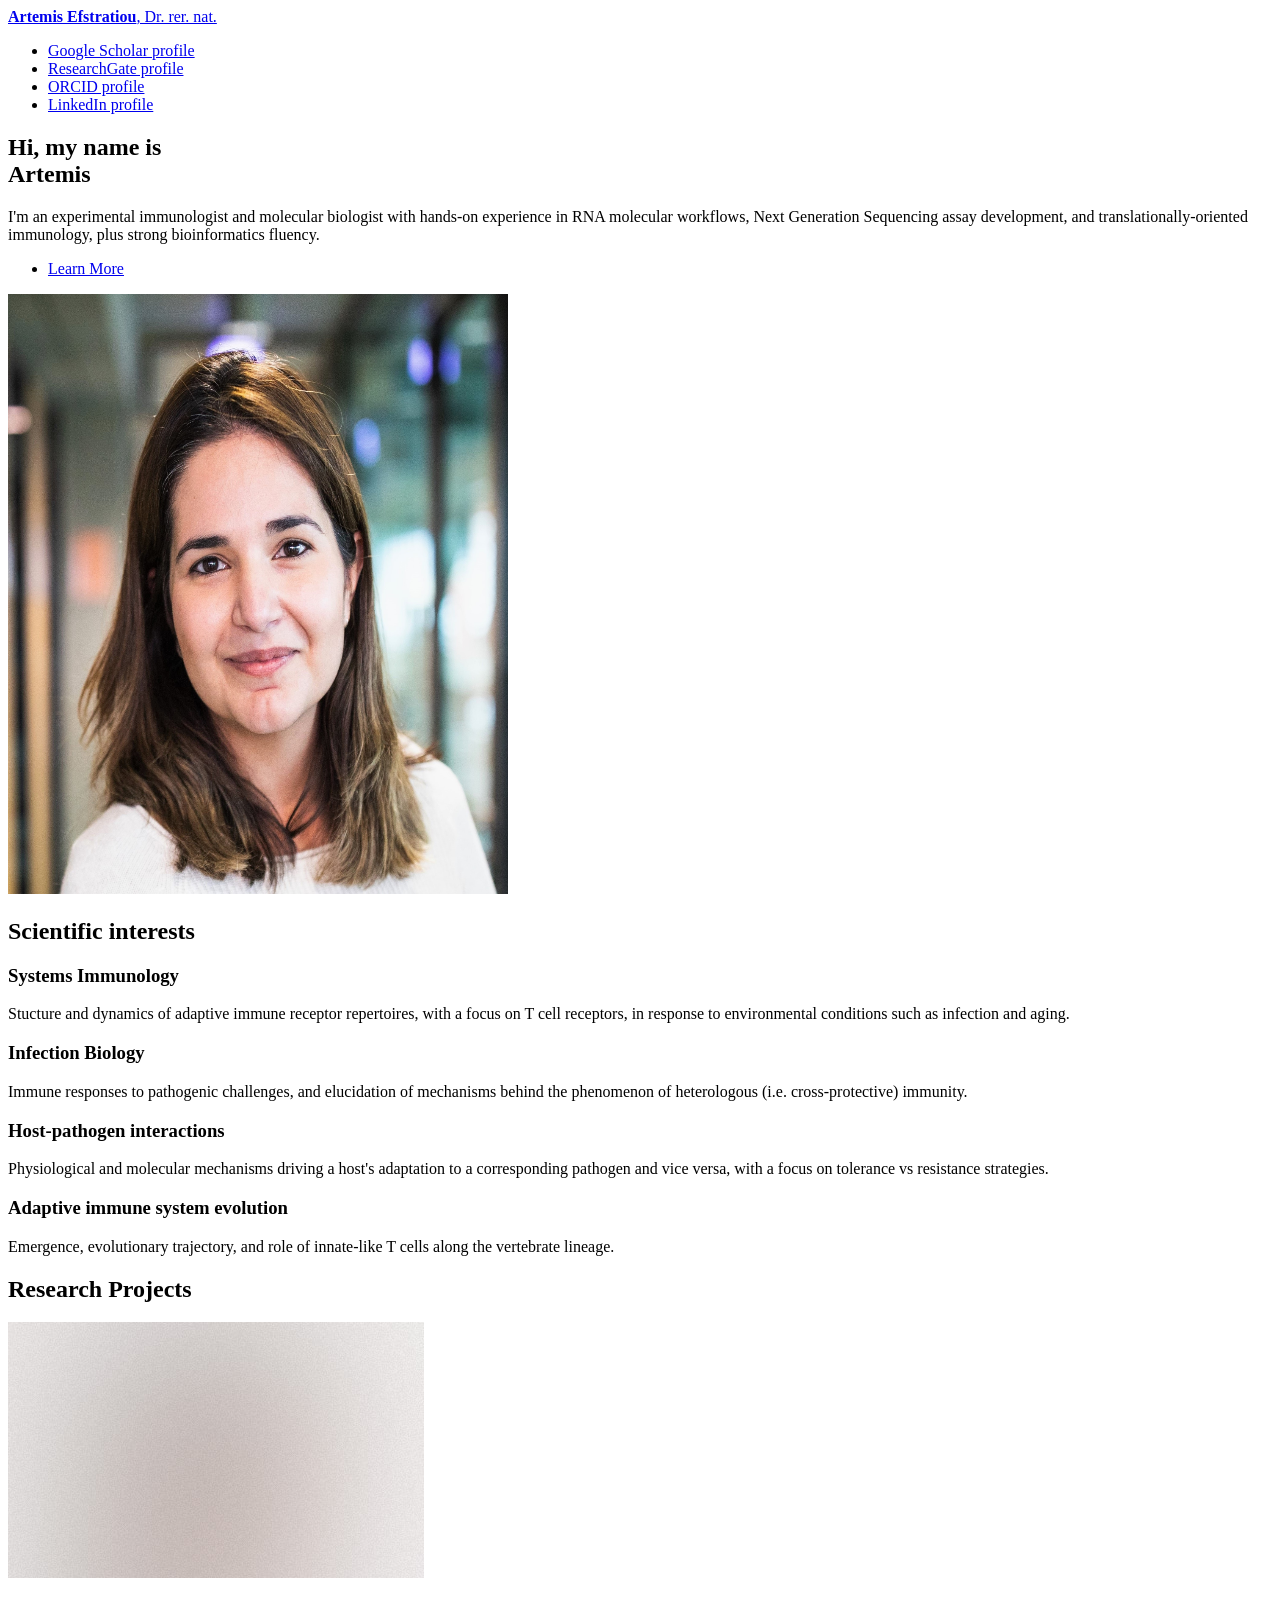
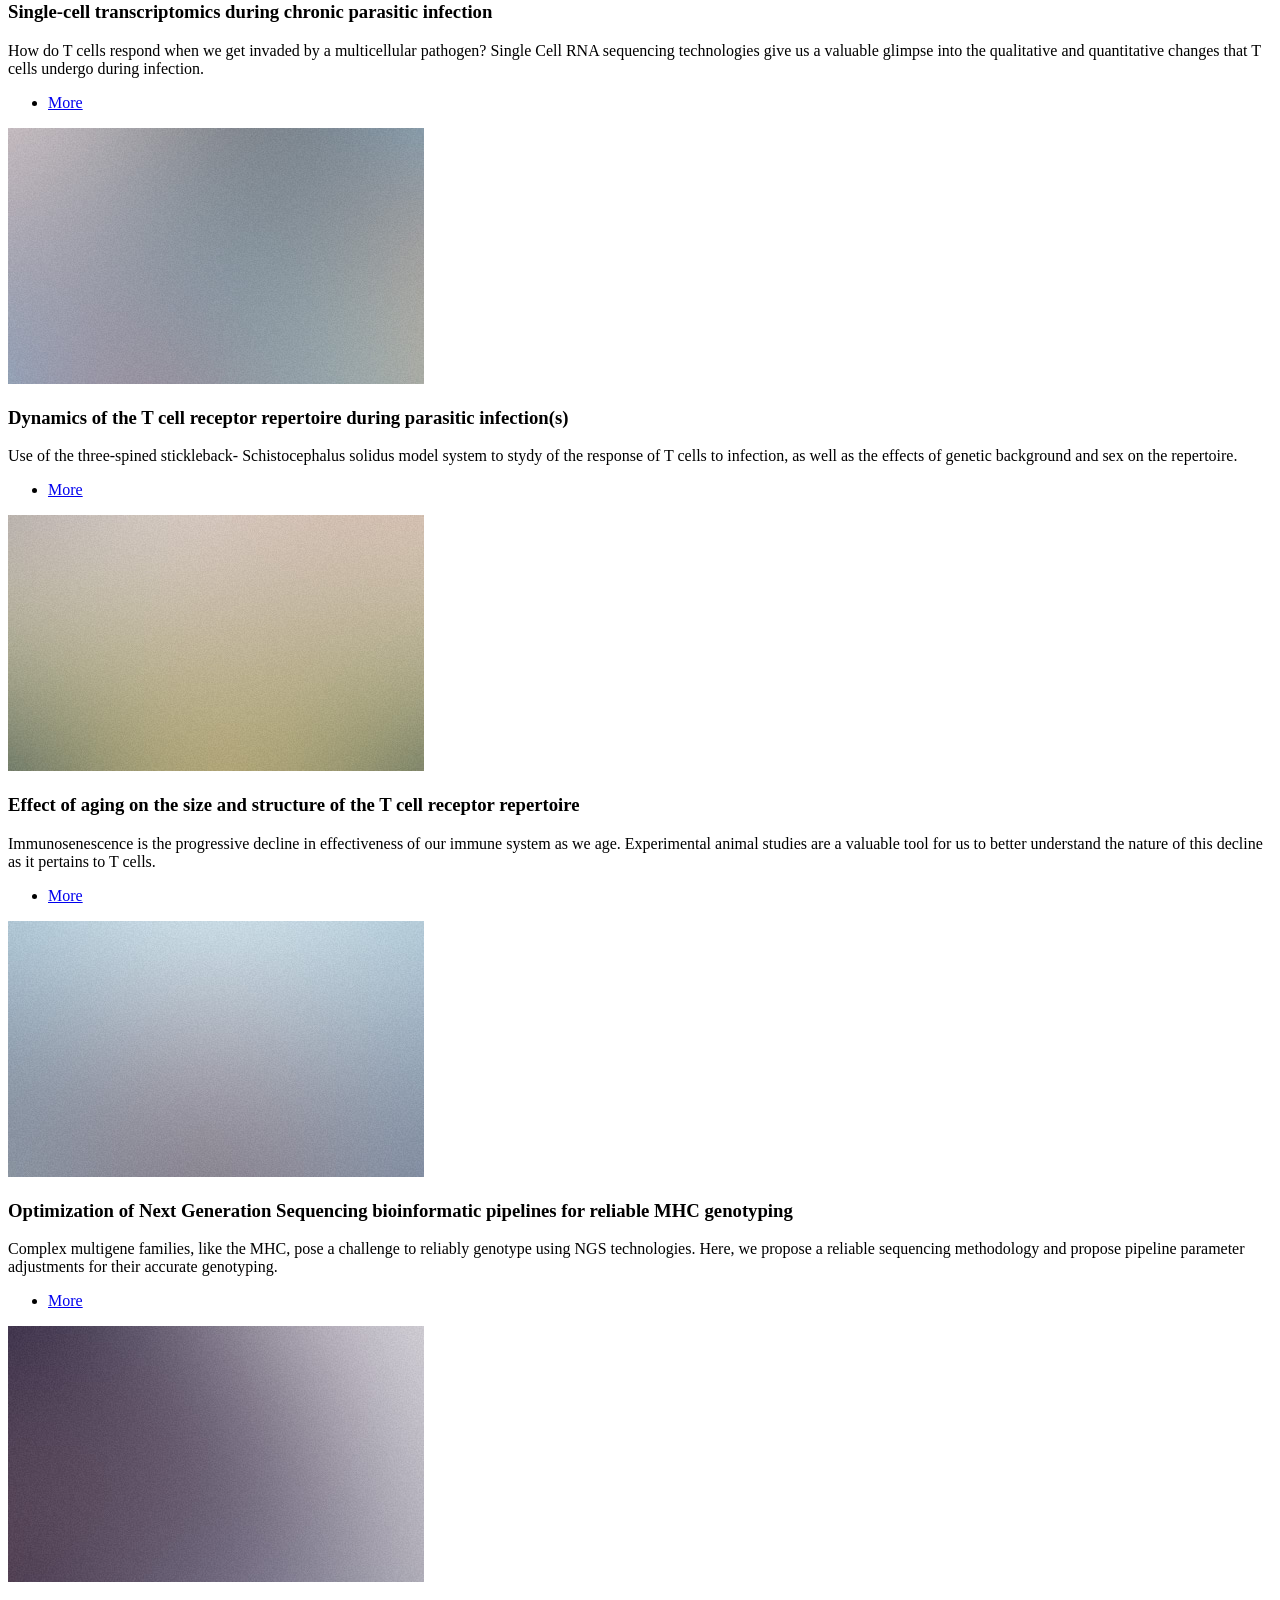
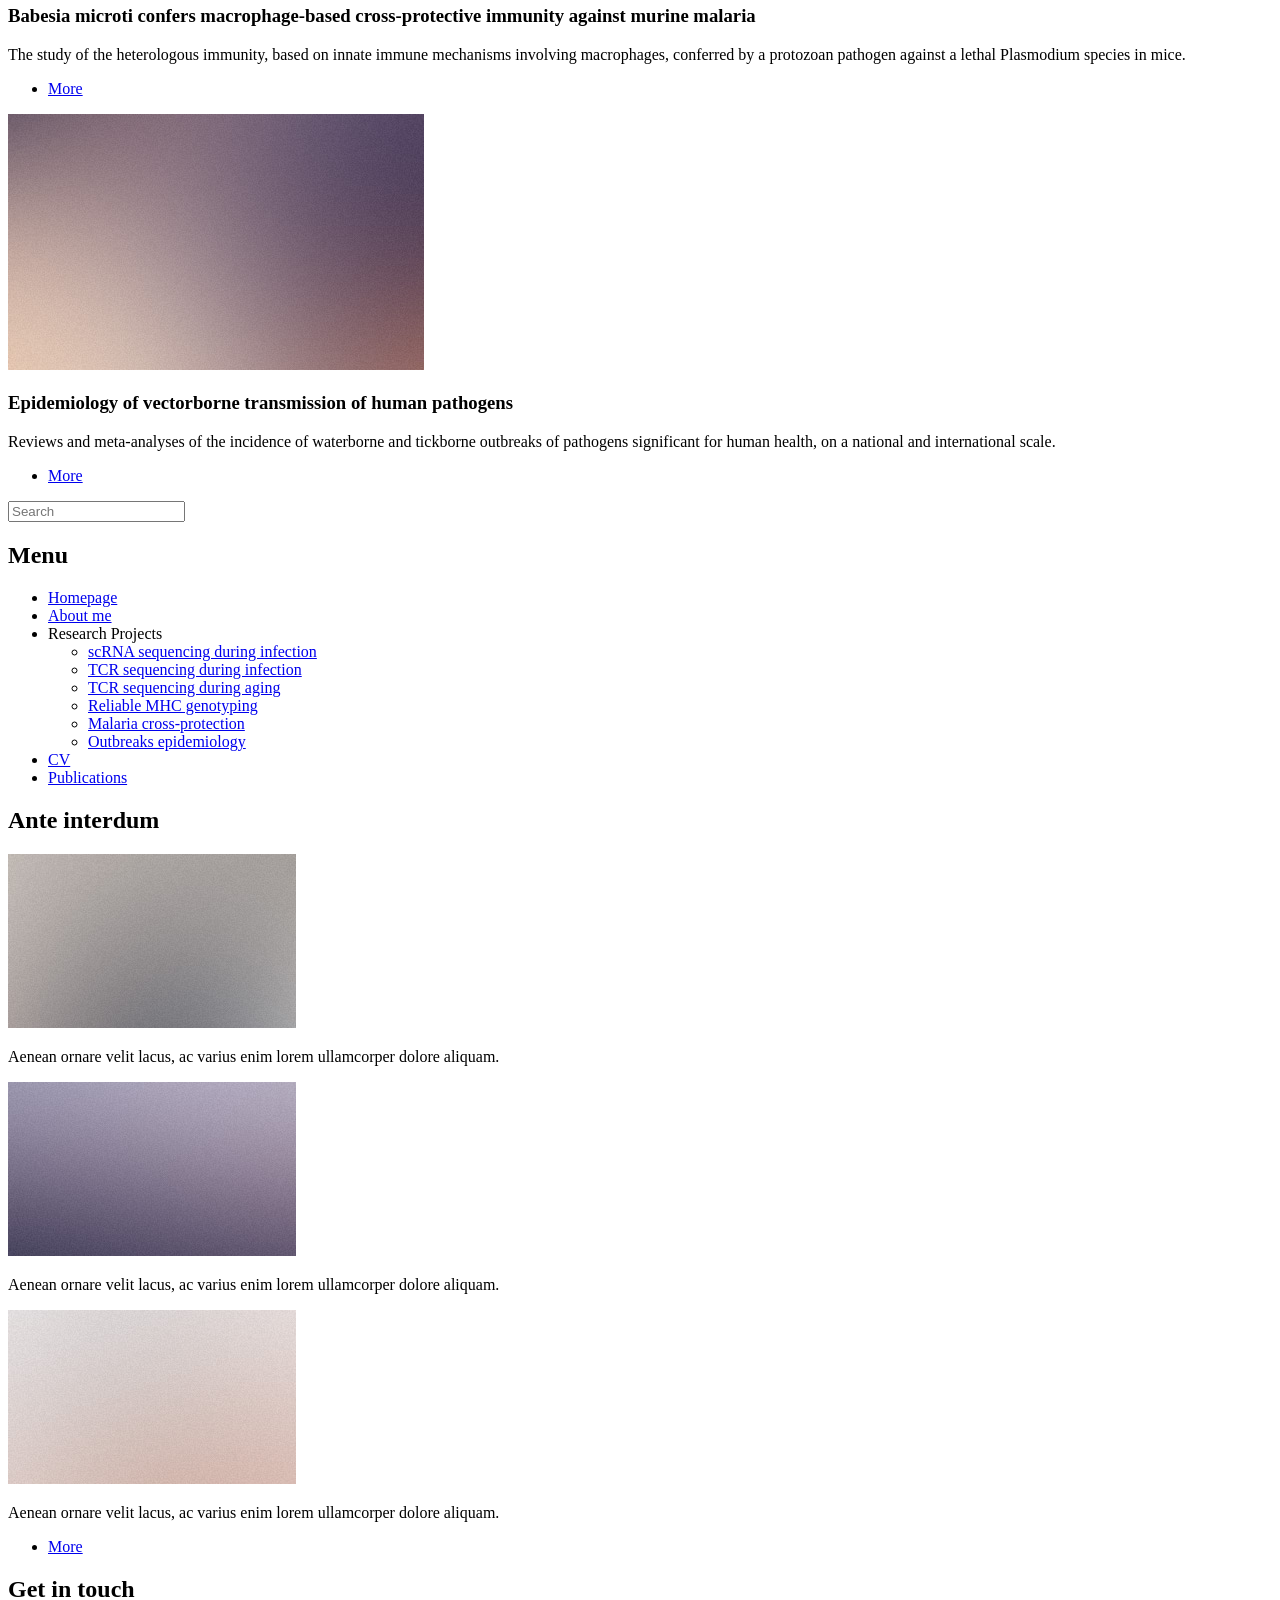
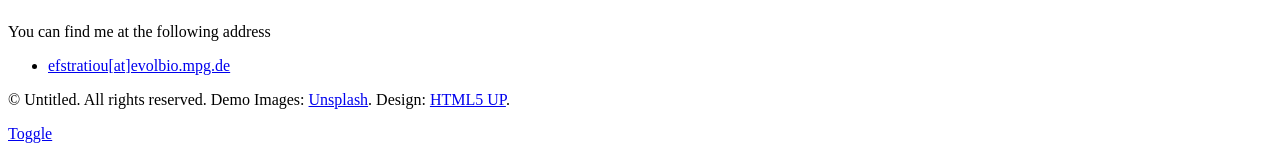
==== index.html @ 87d2424c "s" ====
<!DOCTYPE HTML>
<!--
	Editorial by HTML5 UP
	html5up.net | @ajlkn
	Free for personal and commercial use under the CCA 3.0 license (html5up.net/license)
-->
<html>
	<head>
		<title>Editorial by HTML5 UP</title>
		<meta charset="utf-8" />
		<meta name="viewport" content="width=device-width, initial-scale=1, user-scalable=no" />
		<link rel="stylesheet" href="assets/css/main.css" />
	</head>
	<body class="is-preload">

		<!-- Wrapper -->
			<div id="wrapper">

				<!-- Main -->
					<div id="main">
						<div class="inner">

							<!-- Header -->
								<header id="header">
									<a href="index.html" class="logo"><strong>Artemis Efstratiou</strong>, Dr. rer. nat.</a>
									<ul class="icons">
										<li><a href="https://scholar.google.com/citations?user=X9uES6IAAAAJ" class="icon solid fa-google-scholar"><span class="label">Google Scholar profile</span></a></li>
										<li><a href="https://www.researchgate.net/profile/Artemis-Efstratiou" class="icon brands fa-researchgate"><span class="label">ResearchGate profile</span></a></li>
										<li><a href="https://orcid.org/0000-0002-6911-9558" class="icon brands fa-orcid"><span class="label">ORCID profile</span></a></li>
										<li><a href="https://www.linkedin.com/in/artemis-efstratiou-9bb7442a" class="icon brands fa-linkedin"><span class="label">LinkedIn profile</span></a></li>								
									</ul>
								</header>

							<!-- Banner -->
								<section id="banner">
									<div class="content">
										<header>
											<h1>Hi, my name is <br />
											Artemis</h1>
										</header>
										<p>I'm an experimental immunologist and molecular biologist with hands-on experience in RNA molecular workflows, Next Generation Sequencing assay development, and translationally-oriented immunology, plus strong bioinformatics fluency.</p>
										<ul class="actions">
											<li><a href="#" class="button big">Learn More</a></li>
										</ul>
									</div>
									<span class="image object">
										<img src="images/pic10.jpg" alt="" width="500" height="600"/>
									</span>
								</section>

							<!-- Section -->
								<section>
									<header class="major">
										<h2>Scientific interests</h2>
									</header>
									<div class="features">
										<article>
											<span class="icon solid fa-ball-pile"></span>
											<div class="content">
												<h3>Systems Immunology</h3>
												<p>Stucture and dynamics of adaptive immune receptor repertoires, with a focus on T cell receptors, in response to environmental conditions such as infection and aging.</p>
											</div>
										</article>
										<article>
											<span class="icon solid fa-virus"></span>
											<div class="content">
												<h3>Infection Biology</h3>
												<p>Immune responses to pathogenic challenges, and elucidation of mechanisms behind the phenomenon of heterologous (i.e. cross-protective) immunity.</p>
											</div>
										</article>
										<article>
											<span class="icon solid fa-arrows-rotate"></span>
											<div class="content">
												<h3>Host-pathogen interactions</h3>
												<p>Physiological and molecular mechanisms driving a host's adaptation to a corresponding pathogen and vice versa, with a focus on tolerance vs resistance strategies.</p>
											</div>
										</article>
										<article>
											<span class="icon solid fa-code-branch"></span>
											<div class="content">
												<h3>Adaptive immune system evolution</h3>
												<p>Emergence, evolutionary trajectory, and role of innate-like T cells along the vertebrate lineage.</p>
											</div>
										</article>
									</div>
								</section>

							<!-- Section -->
								<section>
									<header class="major">
										<h2>Research Projects</h2>
									</header>
									<div class="posts">
										<article>
											<a href="#" class="image"><img src="images/pic01.jpg" alt="" /></a>
											<h3>Single-cell transcriptomics during chronic parasitic infection</h3>
											<p>How do T cells respond when we get invaded by a multicellular pathogen? Single Cell RNA sequencing technologies give us a valuable glimpse into the qualitative and quantitative changes that T cells undergo during infection.</p>
											<ul class="actions">
												<li><a href="#" class="button">More</a></li>
											</ul>
										</article>
										<article>
											<a href="#" class="image"><img src="images/pic02.jpg" alt="" /></a>
											<h3>Dynamics of the T cell receptor repertoire during parasitic infection(s)</h3>
											<p>Use of the three-spined stickleback- Schistocephalus solidus model system to stydy of the response of T cells to infection, as well as the effects of genetic background and sex on the repertoire.</p>
											<ul class="actions">
												<li><a href="#" class="button">More</a></li>
											</ul>
										</article>
										<article>
											<a href="#" class="image"><img src="images/pic03.jpg" alt="" /></a>
											<h3>Effect of aging on the size and structure of the T cell receptor repertoire</h3>
											<p>Immunosenescence is the progressive decline in effectiveness of our immune system as we age. Experimental animal studies are a valuable tool for us to better understand the nature of this decline as it pertains to T cells.</p>
											<ul class="actions">
												<li><a href="#" class="button">More</a></li>
											</ul>
										</article>
										<article>
											<a href="#" class="image"><img src="images/pic04.jpg" alt="" /></a>
											<h3>Optimization of Next Generation Sequencing bioinformatic pipelines for reliable MHC genotyping</h3>
											<p>Complex multigene families, like the MHC, pose a challenge to reliably genotype using NGS technologies. Here, we propose a reliable sequencing methodology and propose pipeline parameter adjustments for their accurate genotyping.</p>
											<ul class="actions">
												<li><a href="#" class="button">More</a></li>
											</ul>
										</article>
										<article>
											<a href="#" class="image"><img src="images/pic05.jpg" alt="" /></a>
											<h3>Babesia microti confers macrophage-based cross-protective immunity against murine malaria</h3>
											<p>The study of the heterologous immunity, based on innate immune mechanisms involving macrophages, conferred by a protozoan pathogen against a lethal Plasmodium species in mice.</p>
											<ul class="actions">
												<li><a href="#" class="button">More</a></li>
											</ul>
										</article>
										<article>
											<a href="#" class="image"><img src="images/pic06.jpg" alt="" /></a>
											<h3>Epidemiology of vectorborne transmission of human pathogens</h3>
											<p>Reviews and meta-analyses of the incidence of waterborne and tickborne outbreaks of pathogens significant for human health, on a national and international scale.</p>
											<ul class="actions">
												<li><a href="#" class="button">More</a></li>
											</ul>
										</article>
									</div>
								</section>

						</div>
					</div>

				<!-- Sidebar -->
					<div id="sidebar">
						<div class="inner">

							<!-- Search -->
								<section id="search" class="alt">
									<form method="post" action="#">
										<input type="text" name="query" id="query" placeholder="Search" />
									</form>
								</section>

							<!-- Menu -->
								<nav id="menu">
									<header class="major">
										<h2>Menu</h2>
									</header>
									<ul>
										<li><a href="index.html">Homepage</a></li>
										<li><a href="aboutme.html">About me</a></li>
											<li>
											<span class="opener">Research Projects</span>
											<ul>
												<li><a href="project1.html">scRNA sequencing during infection</a></li>
												<li><a href="project2.html">TCR sequencing during infection</a></li>
												<li><a href="project3.html">TCR sequencing during aging</a></li>
												<li><a href="project4.html">Reliable MHC genotyping</a></li>
												<li><a href="project5.html">Malaria cross-protection</a></li>
												<li><a href="project6.html">Outbreaks epidemiology</a></li>
											</ul>
										</li>
										<li><a href="cv.html">CV</a></li>
										<li><a href="publications.html">Publications</a></li>																				
									</ul>
								</nav>

							<!-- Section -->
								<section>
									<header class="major">
										<h2>Ante interdum</h2>
									</header>
									<div class="mini-posts">
										<article>
											<a href="#" class="image"><img src="images/pic07.jpg" alt="" /></a>
											<p>Aenean ornare velit lacus, ac varius enim lorem ullamcorper dolore aliquam.</p>
										</article>
										<article>
											<a href="#" class="image"><img src="images/pic08.jpg" alt="" /></a>
											<p>Aenean ornare velit lacus, ac varius enim lorem ullamcorper dolore aliquam.</p>
										</article>
										<article>
											<a href="#" class="image"><img src="images/pic09.jpg" alt="" /></a>
											<p>Aenean ornare velit lacus, ac varius enim lorem ullamcorper dolore aliquam.</p>
										</article>
									</div>
									<ul class="actions">
										<li><a href="#" class="button">More</a></li>
									</ul>
								</section>

							<!-- Section -->
								<section>
									<header class="major">
										<h2>Get in touch</h2>
									</header>
									<p>You can find me at the following address</p>
									<ul class="contact">
										<li class="icon solid fa-envelope"><a href="mailto:efstratiou@evolbio.mpg.de">efstratiou[at]evolbio.mpg.de</a></li>
									</ul>
								</section>

							<!-- Footer -->
								<footer id="footer">
									<p class="copyright">&copy; Untitled. All rights reserved. Demo Images: <a href="https://unsplash.com">Unsplash</a>. Design: <a href="https://html5up.net">HTML5 UP</a>.</p>
								</footer>

						</div>
					</div>

			</div>

		<!-- Scripts -->
			<script src="assets/js/jquery.min.js"></script>
			<script src="assets/js/browser.min.js"></script>
			<script src="assets/js/breakpoints.min.js"></script>
			<script src="assets/js/util.js"></script>
			<script src="assets/js/main.js"></script>

	</body>
</html>
---- assets/css/main.css ----
@import url(fontawesome-all.min.css);
@import url("https://fonts.googleapis.com/css?family=Open+Sans:400,600,400italic,600italic|Roboto+Slab:400,700");
/*
	Editorial by HTML5 UP
	html5up.net | @ajlkn
	Free for personal and commercial use under the CCA 3.0 license (html5up.net/license)
*/
html, body, div, span, applet, object,
iframe, h1, h2, h3, h4, h5, h6, p, blockquote,
pre, a, abbr, acronym, address, big, cite,
code, del, dfn, em, img, ins, kbd, q, s, samp,
small, strike, strong, sub, sup, tt, var, b,
u, i, center, dl, dt, dd, ol, ul, li, fieldset,
form, label, legend, table, caption, tbody,
tfoot, thead, tr, th, td, article, aside,
canvas, details, embed, figure, figcaption,
footer, header, hgroup, menu, nav, output, ruby,
section, summary, time, mark, audio, video {
  margin: 0;
  padding: 0;
  border: 0;
  font-size: 100%;
  font: inherit;
  vertical-align: baseline; }

article, aside, details, figcaption, figure,
footer, header, hgroup, menu, nav, section {
  display: block; }

body {
  line-height: 1; }

ol, ul {
  list-style: none; }

blockquote, q {
  quotes: none; }
  blockquote:before, blockquote:after, q:before, q:after {
    content: '';
    content: none; }

table {
  border-collapse: collapse;
  border-spacing: 0; }

body {
  -webkit-text-size-adjust: none; }

mark {
  background-color: transparent;
  color: inherit; }

input::-moz-focus-inner {
  border: 0;
  padding: 0; }

input, select, textarea {
  -moz-appearance: none;
  -webkit-appearance: none;
  -ms-appearance: none;
  appearance: none; }

/* Basic */
@-ms-viewport {
  width: device-width; }

body {
  -ms-overflow-style: scrollbar; }

@media screen and (max-width: 480px) {
  html, body {
    min-width: 320px; } }

html {
  box-sizing: border-box; }

*, *:before, *:after {
  box-sizing: inherit; }

body {
  background: #ffffff; }
  body.is-preload *, body.is-preload *:before, body.is-preload *:after, body.is-resizing *, body.is-resizing *:before, body.is-resizing *:after {
    -moz-animation: none !important;
    -webkit-animation: none !important;
    -ms-animation: none !important;
    animation: none !important;
    -moz-transition: none !important;
    -webkit-transition: none !important;
    -ms-transition: none !important;
    transition: none !important; }

/* Type */
body, input, select, textarea {
  color: #7f888f;
  font-family: "Open Sans", sans-serif;
  font-size: 13pt;
  font-weight: 400;
  line-height: 1.65; }
  @media screen and (max-width: 1680px) {
    body, input, select, textarea {
      font-size: 11pt; } }
  @media screen and (max-width: 1280px) {
    body, input, select, textarea {
      font-size: 10pt; } }
  @media screen and (max-width: 360px) {
    body, input, select, textarea {
      font-size: 9pt; } }

a {
  -moz-transition: color 0.2s ease-in-out, border-bottom-color 0.2s ease-in-out;
  -webkit-transition: color 0.2s ease-in-out, border-bottom-color 0.2s ease-in-out;
  -ms-transition: color 0.2s ease-in-out, border-bottom-color 0.2s ease-in-out;
  transition: color 0.2s ease-in-out, border-bottom-color 0.2s ease-in-out;
  border-bottom: dotted 1px;
  color: #f56a6a;
  text-decoration: none; }
  a:hover {
    border-bottom-color: #f56a6a;
    color: #f56a6a !important; }
    a:hover strong {
      color: inherit; }

strong, b {
  color: #3d4449;
  font-weight: 600; }

em, i {
  font-style: italic; }

p {
  margin: 0 0 2em 0; }

h1, h2, h3, h4, h5, h6 {
  color: #3d4449;
  font-family: "Roboto Slab", serif;
  font-weight: 700;
  line-height: 1.5;
  margin: 0 0 1em 0; }
  h1 a, h2 a, h3 a, h4 a, h5 a, h6 a {
    color: inherit;
    text-decoration: none;
    border-bottom: 0; }

h1 {
  font-size: 4em;
  margin: 0 0 0.5em 0;
  line-height: 1.3; }

h2 {
  font-size: 1.75em; }

h3 {
  font-size: 1.25em; }

h4 {
  font-size: 1.1em; }

h5 {
  font-size: 0.9em; }

h6 {
  font-size: 0.7em; }

@media screen and (max-width: 1680px) {
  h1 {
    font-size: 3.5em; } }

@media screen and (max-width: 980px) {
  h1 {
    font-size: 3.25em; } }

@media screen and (max-width: 736px) {
  h1 {
    font-size: 2em;
    line-height: 1.4; }
  h2 {
    font-size: 1.5em; } }

sub {
  font-size: 0.8em;
  position: relative;
  top: 0.5em; }

sup {
  font-size: 0.8em;
  position: relative;
  top: -0.5em; }

blockquote {
  border-left: solid 3px rgba(210, 215, 217, 0.75);
  font-style: italic;
  margin: 0 0 2em 0;
  padding: 0.5em 0 0.5em 2em; }

code {
  background: rgba(230, 235, 237, 0.25);
  border-radius: 0.375em;
  border: solid 1px rgba(210, 215, 217, 0.75);
  font-family: "Courier New", monospace;
  font-size: 0.9em;
  margin: 0 0.25em;
  padding: 0.25em 0.65em; }

pre {
  -webkit-overflow-scrolling: touch;
  font-family: "Courier New", monospace;
  font-size: 0.9em;
  margin: 0 0 2em 0; }
  pre code {
    display: block;
    line-height: 1.75;
    padding: 1em 1.5em;
    overflow-x: auto; }

hr {
  border: 0;
  border-bottom: solid 1px rgba(210, 215, 217, 0.75);
  margin: 2em 0; }
  hr.major {
    margin: 3em 0; }

.align-left {
  text-align: left; }

.align-center {
  text-align: center; }

.align-right {
  text-align: right; }

/* Row */
.row {
  display: flex;
  flex-wrap: wrap;
  box-sizing: border-box;
  align-items: stretch; }
  .row > * {
    box-sizing: border-box; }
  .row.gtr-uniform > * > :last-child {
    margin-bottom: 0; }
  .row.aln-left {
    justify-content: flex-start; }
  .row.aln-center {
    justify-content: center; }
  .row.aln-right {
    justify-content: flex-end; }
  .row.aln-top {
    align-items: flex-start; }
  .row.aln-middle {
    align-items: center; }
  .row.aln-bottom {
    align-items: flex-end; }
  .row > .imp {
    order: -1; }
  .row > .col-1 {
    width: 8.33333%; }
  .row > .off-1 {
    margin-left: 8.33333%; }
  .row > .col-2 {
    width: 16.66667%; }
  .row > .off-2 {
    margin-left: 16.66667%; }
  .row > .col-3 {
    width: 25%; }
  .row > .off-3 {
    margin-left: 25%; }
  .row > .col-4 {
    width: 33.33333%; }
  .row > .off-4 {
    margin-left: 33.33333%; }
  .row > .col-5 {
    width: 41.66667%; }
  .row > .off-5 {
    margin-left: 41.66667%; }
  .row > .col-6 {
    width: 50%; }
  .row > .off-6 {
    margin-left: 50%; }
  .row > .col-7 {
    width: 58.33333%; }
  .row > .off-7 {
    margin-left: 58.33333%; }
  .row > .col-8 {
    width: 66.66667%; }
  .row > .off-8 {
    margin-left: 66.66667%; }
  .row > .col-9 {
    width: 75%; }
  .row > .off-9 {
    margin-left: 75%; }
  .row > .col-10 {
    width: 83.33333%; }
  .row > .off-10 {
    margin-left: 83.33333%; }
  .row > .col-11 {
    width: 91.66667%; }
  .row > .off-11 {
    margin-left: 91.66667%; }
  .row > .col-12 {
    width: 100%; }
  .row > .off-12 {
    margin-left: 100%; }
  .row.gtr-0 {
    margin-top: 0;
    margin-left: 0em; }
    .row.gtr-0 > * {
      padding: 0 0 0 0em; }
    .row.gtr-0.gtr-uniform {
      margin-top: 0em; }
      .row.gtr-0.gtr-uniform > * {
        padding-top: 0em; }
  .row.gtr-25 {
    margin-top: 0;
    margin-left: -0.375em; }
    .row.gtr-25 > * {
      padding: 0 0 0 0.375em; }
    .row.gtr-25.gtr-uniform {
      margin-top: -0.375em; }
      .row.gtr-25.gtr-uniform > * {
        padding-top: 0.375em; }
  .row.gtr-50 {
    margin-top: 0;
    margin-left: -0.75em; }
    .row.gtr-50 > * {
      padding: 0 0 0 0.75em; }
    .row.gtr-50.gtr-uniform {
      margin-top: -0.75em; }
      .row.gtr-50.gtr-uniform > * {
        padding-top: 0.75em; }
  .row {
    margin-top: 0;
    margin-left: -1.5em; }
    .row > * {
      padding: 0 0 0 1.5em; }
    .row.gtr-uniform {
      margin-top: -1.5em; }
      .row.gtr-uniform > * {
        padding-top: 1.5em; }
  .row.gtr-150 {
    margin-top: 0;
    margin-left: -2.25em; }
    .row.gtr-150 > * {
      padding: 0 0 0 2.25em; }
    .row.gtr-150.gtr-uniform {
      margin-top: -2.25em; }
      .row.gtr-150.gtr-uniform > * {
        padding-top: 2.25em; }
  .row.gtr-200 {
    margin-top: 0;
    margin-left: -3em; }
    .row.gtr-200 > * {
      padding: 0 0 0 3em; }
    .row.gtr-200.gtr-uniform {
      margin-top: -3em; }
      .row.gtr-200.gtr-uniform > * {
        padding-top: 3em; }
  @media screen and (max-width: 1680px) {
    .row {
      display: flex;
      flex-wrap: wrap;
      box-sizing: border-box;
      align-items: stretch; }
      .row > * {
        box-sizing: border-box; }
      .row.gtr-uniform > * > :last-child {
        margin-bottom: 0; }
      .row.aln-left {
        justify-content: flex-start; }
      .row.aln-center {
        justify-content: center; }
      .row.aln-right {
        justify-content: flex-end; }
      .row.aln-top {
        align-items: flex-start; }
      .row.aln-middle {
        align-items: center; }
      .row.aln-bottom {
        align-items: flex-end; }
      .row > .imp-xlarge {
        order: -1; }
      .row > .col-1-xlarge {
        width: 8.33333%; }
      .row > .off-1-xlarge {
        margin-left: 8.33333%; }
      .row > .col-2-xlarge {
        width: 16.66667%; }
      .row > .off-2-xlarge {
        margin-left: 16.66667%; }
      .row > .col-3-xlarge {
        width: 25%; }
      .row > .off-3-xlarge {
        margin-left: 25%; }
      .row > .col-4-xlarge {
        width: 33.33333%; }
      .row > .off-4-xlarge {
        margin-left: 33.33333%; }
      .row > .col-5-xlarge {
        width: 41.66667%; }
      .row > .off-5-xlarge {
        margin-left: 41.66667%; }
      .row > .col-6-xlarge {
        width: 50%; }
      .row > .off-6-xlarge {
        margin-left: 50%; }
      .row > .col-7-xlarge {
        width: 58.33333%; }
      .row > .off-7-xlarge {
        margin-left: 58.33333%; }
      .row > .col-8-xlarge {
        width: 66.66667%; }
      .row > .off-8-xlarge {
        margin-left: 66.66667%; }
      .row > .col-9-xlarge {
        width: 75%; }
      .row > .off-9-xlarge {
        margin-left: 75%; }
      .row > .col-10-xlarge {
        width: 83.33333%; }
      .row > .off-10-xlarge {
        margin-left: 83.33333%; }
      .row > .col-11-xlarge {
        width: 91.66667%; }
      .row > .off-11-xlarge {
        margin-left: 91.66667%; }
      .row > .col-12-xlarge {
        width: 100%; }
      .row > .off-12-xlarge {
        margin-left: 100%; }
      .row.gtr-0 {
        margin-top: 0;
        margin-left: 0em; }
        .row.gtr-0 > * {
          padding: 0 0 0 0em; }
        .row.gtr-0.gtr-uniform {
          margin-top: 0em; }
          .row.gtr-0.gtr-uniform > * {
            padding-top: 0em; }
      .row.gtr-25 {
        margin-top: 0;
        margin-left: -0.375em; }
        .row.gtr-25 > * {
          padding: 0 0 0 0.375em; }
        .row.gtr-25.gtr-uniform {
          margin-top: -0.375em; }
          .row.gtr-25.gtr-uniform > * {
            padding-top: 0.375em; }
      .row.gtr-50 {
        margin-top: 0;
        margin-left: -0.75em; }
        .row.gtr-50 > * {
          padding: 0 0 0 0.75em; }
        .row.gtr-50.gtr-uniform {
          margin-top: -0.75em; }
          .row.gtr-50.gtr-uniform > * {
            padding-top: 0.75em; }
      .row {
        margin-top: 0;
        margin-left: -1.5em; }
        .row > * {
          padding: 0 0 0 1.5em; }
        .row.gtr-uniform {
          margin-top: -1.5em; }
          .row.gtr-uniform > * {
            padding-top: 1.5em; }
      .row.gtr-150 {
        margin-top: 0;
        margin-left: -2.25em; }
        .row.gtr-150 > * {
          padding: 0 0 0 2.25em; }
        .row.gtr-150.gtr-uniform {
          margin-top: -2.25em; }
          .row.gtr-150.gtr-uniform > * {
            padding-top: 2.25em; }
      .row.gtr-200 {
        margin-top: 0;
        margin-left: -3em; }
        .row.gtr-200 > * {
          padding: 0 0 0 3em; }
        .row.gtr-200.gtr-uniform {
          margin-top: -3em; }
          .row.gtr-200.gtr-uniform > * {
            padding-top: 3em; } }
  @media screen and (max-width: 1280px) {
    .row {
      display: flex;
      flex-wrap: wrap;
      box-sizing: border-box;
      align-items: stretch; }
      .row > * {
        box-sizing: border-box; }
      .row.gtr-uniform > * > :last-child {
        margin-bottom: 0; }
      .row.aln-left {
        justify-content: flex-start; }
      .row.aln-center {
        justify-content: center; }
      .row.aln-right {
        justify-content: flex-end; }
      .row.aln-top {
        align-items: flex-start; }
      .row.aln-middle {
        align-items: center; }
      .row.aln-bottom {
        align-items: flex-end; }
      .row > .imp-large {
        order: -1; }
      .row > .col-1-large {
        width: 8.33333%; }
      .row > .off-1-large {
        margin-left: 8.33333%; }
      .row > .col-2-large {
        width: 16.66667%; }
      .row > .off-2-large {
        margin-left: 16.66667%; }
      .row > .col-3-large {
        width: 25%; }
      .row > .off-3-large {
        margin-left: 25%; }
      .row > .col-4-large {
        width: 33.33333%; }
      .row > .off-4-large {
        margin-left: 33.33333%; }
      .row > .col-5-large {
        width: 41.66667%; }
      .row > .off-5-large {
        margin-left: 41.66667%; }
      .row > .col-6-large {
        width: 50%; }
      .row > .off-6-large {
        margin-left: 50%; }
      .row > .col-7-large {
        width: 58.33333%; }
      .row > .off-7-large {
        margin-left: 58.33333%; }
      .row > .col-8-large {
        width: 66.66667%; }
      .row > .off-8-large {
        margin-left: 66.66667%; }
      .row > .col-9-large {
        width: 75%; }
      .row > .off-9-large {
        margin-left: 75%; }
      .row > .col-10-large {
        width: 83.33333%; }
      .row > .off-10-large {
        margin-left: 83.33333%; }
      .row > .col-11-large {
        width: 91.66667%; }
      .row > .off-11-large {
        margin-left: 91.66667%; }
      .row > .col-12-large {
        width: 100%; }
      .row > .off-12-large {
        margin-left: 100%; }
      .row.gtr-0 {
        margin-top: 0;
        margin-left: 0em; }
        .row.gtr-0 > * {
          padding: 0 0 0 0em; }
        .row.gtr-0.gtr-uniform {
          margin-top: 0em; }
          .row.gtr-0.gtr-uniform > * {
            padding-top: 0em; }
      .row.gtr-25 {
        margin-top: 0;
        margin-left: -0.375em; }
        .row.gtr-25 > * {
          padding: 0 0 0 0.375em; }
        .row.gtr-25.gtr-uniform {
          margin-top: -0.375em; }
          .row.gtr-25.gtr-uniform > * {
            padding-top: 0.375em; }
      .row.gtr-50 {
        margin-top: 0;
        margin-left: -0.75em; }
        .row.gtr-50 > * {
          padding: 0 0 0 0.75em; }
        .row.gtr-50.gtr-uniform {
          margin-top: -0.75em; }
          .row.gtr-50.gtr-uniform > * {
            padding-top: 0.75em; }
      .row {
        margin-top: 0;
        margin-left: -1.5em; }
        .row > * {
          padding: 0 0 0 1.5em; }
        .row.gtr-uniform {
          margin-top: -1.5em; }
          .row.gtr-uniform > * {
            padding-top: 1.5em; }
      .row.gtr-150 {
        margin-top: 0;
        margin-left: -2.25em; }
        .row.gtr-150 > * {
          padding: 0 0 0 2.25em; }
        .row.gtr-150.gtr-uniform {
          margin-top: -2.25em; }
          .row.gtr-150.gtr-uniform > * {
            padding-top: 2.25em; }
      .row.gtr-200 {
        margin-top: 0;
        margin-left: -3em; }
        .row.gtr-200 > * {
          padding: 0 0 0 3em; }
        .row.gtr-200.gtr-uniform {
          margin-top: -3em; }
          .row.gtr-200.gtr-uniform > * {
            padding-top: 3em; } }
  @media screen and (max-width: 980px) {
    .row {
      display: flex;
      flex-wrap: wrap;
      box-sizing: border-box;
      align-items: stretch; }
      .row > * {
        box-sizing: border-box; }
      .row.gtr-uniform > * > :last-child {
        margin-bottom: 0; }
      .row.aln-left {
        justify-content: flex-start; }
      .row.aln-center {
        justify-content: center; }
      .row.aln-right {
        justify-content: flex-end; }
      .row.aln-top {
        align-items: flex-start; }
      .row.aln-middle {
        align-items: center; }
      .row.aln-bottom {
        align-items: flex-end; }
      .row > .imp-medium {
        order: -1; }
      .row > .col-1-medium {
        width: 8.33333%; }
      .row > .off-1-medium {
        margin-left: 8.33333%; }
      .row > .col-2-medium {
        width: 16.66667%; }
      .row > .off-2-medium {
        margin-left: 16.66667%; }
      .row > .col-3-medium {
        width: 25%; }
      .row > .off-3-medium {
        margin-left: 25%; }
      .row > .col-4-medium {
        width: 33.33333%; }
      .row > .off-4-medium {
        margin-left: 33.33333%; }
      .row > .col-5-medium {
        width: 41.66667%; }
      .row > .off-5-medium {
        margin-left: 41.66667%; }
      .row > .col-6-medium {
        width: 50%; }
      .row > .off-6-medium {
        margin-left: 50%; }
      .row > .col-7-medium {
        width: 58.33333%; }
      .row > .off-7-medium {
        margin-left: 58.33333%; }
      .row > .col-8-medium {
        width: 66.66667%; }
      .row > .off-8-medium {
        margin-left: 66.66667%; }
      .row > .col-9-medium {
        width: 75%; }
      .row > .off-9-medium {
        margin-left: 75%; }
      .row > .col-10-medium {
        width: 83.33333%; }
      .row > .off-10-medium {
        margin-left: 83.33333%; }
      .row > .col-11-medium {
        width: 91.66667%; }
      .row > .off-11-medium {
        margin-left: 91.66667%; }
      .row > .col-12-medium {
        width: 100%; }
      .row > .off-12-medium {
        margin-left: 100%; }
      .row.gtr-0 {
        margin-top: 0;
        margin-left: 0em; }
        .row.gtr-0 > * {
          padding: 0 0 0 0em; }
        .row.gtr-0.gtr-uniform {
          margin-top: 0em; }
          .row.gtr-0.gtr-uniform > * {
            padding-top: 0em; }
      .row.gtr-25 {
        margin-top: 0;
        margin-left: -0.375em; }
        .row.gtr-25 > * {
          padding: 0 0 0 0.375em; }
        .row.gtr-25.gtr-uniform {
          margin-top: -0.375em; }
          .row.gtr-25.gtr-uniform > * {
            padding-top: 0.375em; }
      .row.gtr-50 {
        margin-top: 0;
        margin-left: -0.75em; }
        .row.gtr-50 > * {
          padding: 0 0 0 0.75em; }
        .row.gtr-50.gtr-uniform {
          margin-top: -0.75em; }
          .row.gtr-50.gtr-uniform > * {
            padding-top: 0.75em; }
      .row {
        margin-top: 0;
        margin-left: -1.5em; }
        .row > * {
          padding: 0 0 0 1.5em; }
        .row.gtr-uniform {
          margin-top: -1.5em; }
          .row.gtr-uniform > * {
            padding-top: 1.5em; }
      .row.gtr-150 {
        margin-top: 0;
        margin-left: -2.25em; }
        .row.gtr-150 > * {
          padding: 0 0 0 2.25em; }
        .row.gtr-150.gtr-uniform {
          margin-top: -2.25em; }
          .row.gtr-150.gtr-uniform > * {
            padding-top: 2.25em; }
      .row.gtr-200 {
        margin-top: 0;
        margin-left: -3em; }
        .row.gtr-200 > * {
          padding: 0 0 0 3em; }
        .row.gtr-200.gtr-uniform {
          margin-top: -3em; }
          .row.gtr-200.gtr-uniform > * {
            padding-top: 3em; } }
  @media screen and (max-width: 736px) {
    .row {
      display: flex;
      flex-wrap: wrap;
      box-sizing: border-box;
      align-items: stretch; }
      .row > * {
        box-sizing: border-box; }
      .row.gtr-uniform > * > :last-child {
        margin-bottom: 0; }
      .row.aln-left {
        justify-content: flex-start; }
      .row.aln-center {
        justify-content: center; }
      .row.aln-right {
        justify-content: flex-end; }
      .row.aln-top {
        align-items: flex-start; }
      .row.aln-middle {
        align-items: center; }
      .row.aln-bottom {
        align-items: flex-end; }
      .row > .imp-small {
        order: -1; }
      .row > .col-1-small {
        width: 8.33333%; }
      .row > .off-1-small {
        margin-left: 8.33333%; }
      .row > .col-2-small {
        width: 16.66667%; }
      .row > .off-2-small {
        margin-left: 16.66667%; }
      .row > .col-3-small {
        width: 25%; }
      .row > .off-3-small {
        margin-left: 25%; }
      .row > .col-4-small {
        width: 33.33333%; }
      .row > .off-4-small {
        margin-left: 33.33333%; }
      .row > .col-5-small {
        width: 41.66667%; }
      .row > .off-5-small {
        margin-left: 41.66667%; }
      .row > .col-6-small {
        width: 50%; }
      .row > .off-6-small {
        margin-left: 50%; }
      .row > .col-7-small {
        width: 58.33333%; }
      .row > .off-7-small {
        margin-left: 58.33333%; }
      .row > .col-8-small {
        width: 66.66667%; }
      .row > .off-8-small {
        margin-left: 66.66667%; }
      .row > .col-9-small {
        width: 75%; }
      .row > .off-9-small {
        margin-left: 75%; }
      .row > .col-10-small {
        width: 83.33333%; }
      .row > .off-10-small {
        margin-left: 83.33333%; }
      .row > .col-11-small {
        width: 91.66667%; }
      .row > .off-11-small {
        margin-left: 91.66667%; }
      .row > .col-12-small {
        width: 100%; }
      .row > .off-12-small {
        margin-left: 100%; }
      .row.gtr-0 {
        margin-top: 0;
        margin-left: 0em; }
        .row.gtr-0 > * {
          padding: 0 0 0 0em; }
        .row.gtr-0.gtr-uniform {
          margin-top: 0em; }
          .row.gtr-0.gtr-uniform > * {
            padding-top: 0em; }
      .row.gtr-25 {
        margin-top: 0;
        margin-left: -0.375em; }
        .row.gtr-25 > * {
          padding: 0 0 0 0.375em; }
        .row.gtr-25.gtr-uniform {
          margin-top: -0.375em; }
          .row.gtr-25.gtr-uniform > * {
            padding-top: 0.375em; }
      .row.gtr-50 {
        margin-top: 0;
        margin-left: -0.75em; }
        .row.gtr-50 > * {
          padding: 0 0 0 0.75em; }
        .row.gtr-50.gtr-uniform {
          margin-top: -0.75em; }
          .row.gtr-50.gtr-uniform > * {
            padding-top: 0.75em; }
      .row {
        margin-top: 0;
        margin-left: -1.5em; }
        .row > * {
          padding: 0 0 0 1.5em; }
        .row.gtr-uniform {
          margin-top: -1.5em; }
          .row.gtr-uniform > * {
            padding-top: 1.5em; }
      .row.gtr-150 {
        margin-top: 0;
        margin-left: -2.25em; }
        .row.gtr-150 > * {
          padding: 0 0 0 2.25em; }
        .row.gtr-150.gtr-uniform {
          margin-top: -2.25em; }
          .row.gtr-150.gtr-uniform > * {
            padding-top: 2.25em; }
      .row.gtr-200 {
        margin-top: 0;
        margin-left: -3em; }
        .row.gtr-200 > * {
          padding: 0 0 0 3em; }
        .row.gtr-200.gtr-uniform {
          margin-top: -3em; }
          .row.gtr-200.gtr-uniform > * {
            padding-top: 3em; } }
  @media screen and (max-width: 480px) {
    .row {
      display: flex;
      flex-wrap: wrap;
      box-sizing: border-box;
      align-items: stretch; }
      .row > * {
        box-sizing: border-box; }
      .row.gtr-uniform > * > :last-child {
        margin-bottom: 0; }
      .row.aln-left {
        justify-content: flex-start; }
      .row.aln-center {
        justify-content: center; }
      .row.aln-right {
        justify-content: flex-end; }
      .row.aln-top {
        align-items: flex-start; }
      .row.aln-middle {
        align-items: center; }
      .row.aln-bottom {
        align-items: flex-end; }
      .row > .imp-xsmall {
        order: -1; }
      .row > .col-1-xsmall {
        width: 8.33333%; }
      .row > .off-1-xsmall {
        margin-left: 8.33333%; }
      .row > .col-2-xsmall {
        width: 16.66667%; }
      .row > .off-2-xsmall {
        margin-left: 16.66667%; }
      .row > .col-3-xsmall {
        width: 25%; }
      .row > .off-3-xsmall {
        margin-left: 25%; }
      .row > .col-4-xsmall {
        width: 33.33333%; }
      .row > .off-4-xsmall {
        margin-left: 33.33333%; }
      .row > .col-5-xsmall {
        width: 41.66667%; }
      .row > .off-5-xsmall {
        margin-left: 41.66667%; }
      .row > .col-6-xsmall {
        width: 50%; }
      .row > .off-6-xsmall {
        margin-left: 50%; }
      .row > .col-7-xsmall {
        width: 58.33333%; }
      .row > .off-7-xsmall {
        margin-left: 58.33333%; }
      .row > .col-8-xsmall {
        width: 66.66667%; }
      .row > .off-8-xsmall {
        margin-left: 66.66667%; }
      .row > .col-9-xsmall {
        width: 75%; }
      .row > .off-9-xsmall {
        margin-left: 75%; }
      .row > .col-10-xsmall {
        width: 83.33333%; }
      .row > .off-10-xsmall {
        margin-left: 83.33333%; }
      .row > .col-11-xsmall {
        width: 91.66667%; }
      .row > .off-11-xsmall {
        margin-left: 91.66667%; }
      .row > .col-12-xsmall {
        width: 100%; }
      .row > .off-12-xsmall {
        margin-left: 100%; }
      .row.gtr-0 {
        margin-top: 0;
        margin-left: 0em; }
        .row.gtr-0 > * {
          padding: 0 0 0 0em; }
        .row.gtr-0.gtr-uniform {
          margin-top: 0em; }
          .row.gtr-0.gtr-uniform > * {
            padding-top: 0em; }
      .row.gtr-25 {
        margin-top: 0;
        margin-left: -0.375em; }
        .row.gtr-25 > * {
          padding: 0 0 0 0.375em; }
        .row.gtr-25.gtr-uniform {
          margin-top: -0.375em; }
          .row.gtr-25.gtr-uniform > * {
            padding-top: 0.375em; }
      .row.gtr-50 {
        margin-top: 0;
        margin-left: -0.75em; }
        .row.gtr-50 > * {
          padding: 0 0 0 0.75em; }
        .row.gtr-50.gtr-uniform {
          margin-top: -0.75em; }
          .row.gtr-50.gtr-uniform > * {
            padding-top: 0.75em; }
      .row {
        margin-top: 0;
        margin-left: -1.5em; }
        .row > * {
          padding: 0 0 0 1.5em; }
        .row.gtr-uniform {
          margin-top: -1.5em; }
          .row.gtr-uniform > * {
            padding-top: 1.5em; }
      .row.gtr-150 {
        margin-top: 0;
        margin-left: -2.25em; }
        .row.gtr-150 > * {
          padding: 0 0 0 2.25em; }
        .row.gtr-150.gtr-uniform {
          margin-top: -2.25em; }
          .row.gtr-150.gtr-uniform > * {
            padding-top: 2.25em; }
      .row.gtr-200 {
        margin-top: 0;
        margin-left: -3em; }
        .row.gtr-200 > * {
          padding: 0 0 0 3em; }
        .row.gtr-200.gtr-uniform {
          margin-top: -3em; }
          .row.gtr-200.gtr-uniform > * {
            padding-top: 3em; } }

/* Section/Article */
section.special, article.special {
  text-align: center; }

header p {
  font-family: "Roboto Slab", serif;
  font-size: 1em;
  font-weight: 400;
  letter-spacing: 0.075em;
  margin-top: -0.5em;
  text-transform: uppercase; }

header.major > :last-child {
  border-bottom: solid 3px #f56a6a;
  display: inline-block;
  margin: 0 0 2em 0;
  padding: 0 0.75em 0.5em 0; }

header.main > :last-child {
  margin: 0 0 1em 0; }

/* Form */
form {
  margin: 0 0 2em 0; }

label {
  color: #3d4449;
  display: block;
  font-size: 0.9em;
  font-weight: 600;
  margin: 0 0 1em 0; }

input[type="text"],
input[type="password"],
input[type="email"],
input[type="tel"],
input[type="search"],
input[type="url"],
select,
textarea {
  -moz-appearance: none;
  -webkit-appearance: none;
  -ms-appearance: none;
  appearance: none;
  background: #ffffff;
  border-radius: 0.375em;
  border: none;
  border: solid 1px rgba(210, 215, 217, 0.75);
  color: inherit;
  display: block;
  outline: 0;
  padding: 0 1em;
  text-decoration: none;
  width: 100%; }
  input[type="text"]:invalid,
  input[type="password"]:invalid,
  input[type="email"]:invalid,
  input[type="tel"]:invalid,
  input[type="search"]:invalid,
  input[type="url"]:invalid,
  select:invalid,
  textarea:invalid {
    box-shadow: none; }
  input[type="text"]:focus,
  input[type="password"]:focus,
  input[type="email"]:focus,
  input[type="tel"]:focus,
  input[type="search"]:focus,
  input[type="url"]:focus,
  select:focus,
  textarea:focus {
    border-color: #f56a6a;
    box-shadow: 0 0 0 1px #f56a6a; }

select {
  background-image: url("data:image/svg+xml;charset=utf8,%3Csvg xmlns='http://www.w3.org/2000/svg' width='40' height='40' preserveAspectRatio='none' viewBox='0 0 40 40'%3E%3Cpath d='M9.4,12.3l10.4,10.4l10.4-10.4c0.2-0.2,0.5-0.4,0.9-0.4c0.3,0,0.6,0.1,0.9,0.4l3.3,3.3c0.2,0.2,0.4,0.5,0.4,0.9 c0,0.4-0.1,0.6-0.4,0.9L20.7,31.9c-0.2,0.2-0.5,0.4-0.9,0.4c-0.3,0-0.6-0.1-0.9-0.4L4.3,17.3c-0.2-0.2-0.4-0.5-0.4-0.9 c0-0.4,0.1-0.6,0.4-0.9l3.3-3.3c0.2-0.2,0.5-0.4,0.9-0.4S9.1,12.1,9.4,12.3z' fill='rgba(210, 215, 217, 0.75)' /%3E%3C/svg%3E");
  background-size: 1.25em;
  background-repeat: no-repeat;
  background-position: calc(100% - 1em) center;
  height: 2.75em;
  padding-right: 2.75em;
  text-overflow: ellipsis; }
  select option {
    color: #3d4449;
    background: #ffffff; }
  select:focus::-ms-value {
    background-color: transparent; }
  select::-ms-expand {
    display: none; }

input[type="text"],
input[type="password"],
input[type="email"],
input[type="tel"],
input[type="search"],
input[type="url"],
select {
  height: 2.75em; }

textarea {
  padding: 0.75em 1em; }

input[type="checkbox"],
input[type="radio"] {
  -moz-appearance: none;
  -webkit-appearance: none;
  -ms-appearance: none;
  appearance: none;
  display: block;
  float: left;
  margin-right: -2em;
  opacity: 0;
  width: 1em;
  z-index: -1; }
  input[type="checkbox"] + label,
  input[type="radio"] + label {
    text-decoration: none;
    color: #7f888f;
    cursor: pointer;
    display: inline-block;
    font-size: 1em;
    font-weight: 400;
    padding-left: 2.4em;
    padding-right: 0.75em;
    position: relative; }
    input[type="checkbox"] + label:before,
    input[type="radio"] + label:before {
      -moz-osx-font-smoothing: grayscale;
      -webkit-font-smoothing: antialiased;
      display: inline-block;
      font-style: normal;
      font-variant: normal;
      text-rendering: auto;
      line-height: 1;
      text-transform: none !important;
      font-family: 'Font Awesome 5 Free';
      font-weight: 900; }
    input[type="checkbox"] + label:before,
    input[type="radio"] + label:before {
      background: #ffffff;
      border-radius: 0.375em;
      border: solid 1px rgba(210, 215, 217, 0.75);
      content: '';
      display: inline-block;
      font-size: 0.8em;
      height: 2.0625em;
      left: 0;
      line-height: 2.0625em;
      position: absolute;
      text-align: center;
      top: 0;
      width: 2.0625em; }
  input[type="checkbox"]:checked + label:before,
  input[type="radio"]:checked + label:before {
    background: #3d4449;
    border-color: #3d4449;
    color: #ffffff;
    content: '\f00c'; }
  input[type="checkbox"]:focus + label:before,
  input[type="radio"]:focus + label:before {
    border-color: #f56a6a;
    box-shadow: 0 0 0 1px #f56a6a; }

input[type="checkbox"] + label:before {
  border-radius: 0.375em; }

input[type="radio"] + label:before {
  border-radius: 100%; }

::-webkit-input-placeholder {
  color: #9fa3a6 !important;
  opacity: 1.0; }

:-moz-placeholder {
  color: #9fa3a6 !important;
  opacity: 1.0; }

::-moz-placeholder {
  color: #9fa3a6 !important;
  opacity: 1.0; }

:-ms-input-placeholder {
  color: #9fa3a6 !important;
  opacity: 1.0; }

/* Box */
.box {
  border-radius: 0.375em;
  border: solid 1px rgba(210, 215, 217, 0.75);
  margin-bottom: 2em;
  padding: 1.5em; }
  .box > :last-child,
  .box > :last-child > :last-child,
  .box > :last-child > :last-child > :last-child {
    margin-bottom: 0; }
  .box.alt {
    border: 0;
    border-radius: 0;
    padding: 0; }

/* Icon */
.icon {
  text-decoration: none;
  border-bottom: none;
  position: relative; }
  .icon:before {
    -moz-osx-font-smoothing: grayscale;
    -webkit-font-smoothing: antialiased;
    display: inline-block;
    font-style: normal;
    font-variant: normal;
    text-rendering: auto;
    line-height: 1;
    text-transform: none !important;
    font-family: 'Font Awesome 5 Free';
    font-weight: 400; }
  .icon > .label {
    display: none; }
  .icon:before {
    line-height: inherit; }
  .icon.solid:before {
    font-weight: 900; }
  .icon.brands:before {
    font-family: 'Font Awesome 5 Brands'; }

/* Image */
.image {
  border-radius: 0.375em;
  border: 0;
  display: inline-block;
  position: relative; }
  .image img {
    border-radius: 0.375em;
    display: block; }
  .image.left, .image.right {
    max-width: 40%; }
    .image.left img, .image.right img {
      width: 100%; }
  .image.left {
    float: left;
    padding: 0 1.5em 1em 0;
    top: 0.25em; }
  .image.right {
    float: right;
    padding: 0 0 1em 1.5em;
    top: 0.25em; }
  .image.fit {
    display: block;
    margin: 0 0 2em 0;
    width: 100%; }
    .image.fit img {
      width: 100%; }
  .image.main {
    display: block;
    margin: 0 0 3em 0;
    width: 100%; }
    .image.main img {
      width: 100%; }

a.image {
  overflow: hidden; }
  a.image img {
    -moz-transition: -moz-transform 0.2s ease;
    -webkit-transition: -webkit-transform 0.2s ease;
    -ms-transition: -ms-transform 0.2s ease;
    transition: transform 0.2s ease; }
  a.image:hover img {
    -moz-transform: scale(1.075);
    -webkit-transform: scale(1.075);
    -ms-transform: scale(1.075);
    transform: scale(1.075); }

/* List */
ol {
  list-style: decimal;
  margin: 0 0 2em 0;
  padding-left: 1.25em; }
  ol li {
    padding-left: 0.25em; }

ul {
  list-style: disc;
  margin: 0 0 2em 0;
  padding-left: 1em; }
  ul li {
    padding-left: 0.5em; }
  ul.alt {
    list-style: none;
    padding-left: 0; }
    ul.alt li {
      border-top: solid 1px rgba(210, 215, 217, 0.75);
      padding: 0.5em 0; }
      ul.alt li:first-child {
        border-top: 0;
        padding-top: 0; }

dl {
  margin: 0 0 2em 0; }
  dl dt {
    display: block;
    font-weight: 600;
    margin: 0 0 1em 0; }
  dl dd {
    margin-left: 2em; }

/* Actions */
ul.actions {
  display: -moz-flex;
  display: -webkit-flex;
  display: -ms-flex;
  display: flex;
  cursor: default;
  list-style: none;
  margin-left: -1em;
  padding-left: 0; }
  ul.actions li {
    padding: 0 0 0 1em;
    vertical-align: middle; }
  ul.actions.special {
    -moz-justify-content: center;
    -webkit-justify-content: center;
    -ms-justify-content: center;
    justify-content: center;
    width: 100%;
    margin-left: 0; }
    ul.actions.special li:first-child {
      padding-left: 0; }
  ul.actions.stacked {
    -moz-flex-direction: column;
    -webkit-flex-direction: column;
    -ms-flex-direction: column;
    flex-direction: column;
    margin-left: 0; }
    ul.actions.stacked li {
      padding: 1.3em 0 0 0; }
      ul.actions.stacked li:first-child {
        padding-top: 0; }
  ul.actions.fit {
    width: calc(100% + 1em); }
    ul.actions.fit li {
      -moz-flex-grow: 1;
      -webkit-flex-grow: 1;
      -ms-flex-grow: 1;
      flex-grow: 1;
      -moz-flex-shrink: 1;
      -webkit-flex-shrink: 1;
      -ms-flex-shrink: 1;
      flex-shrink: 1;
      width: 100%; }
      ul.actions.fit li > * {
        width: 100%; }
    ul.actions.fit.stacked {
      width: 100%; }

/* Icons */
ul.icons {
  cursor: default;
  list-style: none;
  padding-left: 0; }
  ul.icons li {
    display: inline-block;
    padding: 0 1em 0 0; }
    ul.icons li:last-child {
      padding-right: 0; }
    ul.icons li .icon {
      color: inherit; }
      ul.icons li .icon:before {
        font-size: 1.25em; }

/* Contact */
ul.contact {
  list-style: none;
  padding: 0; }
  ul.contact li {
    text-decoration: none;
    border-top: solid 1px rgba(210, 215, 217, 0.75);
    margin: 1.5em 0 0 0;
    padding: 1.5em 0 0 3em;
    position: relative; }
    ul.contact li:before {
      -moz-osx-font-smoothing: grayscale;
      -webkit-font-smoothing: antialiased;
      display: inline-block;
      font-style: normal;
      font-variant: normal;
      text-rendering: auto;
      line-height: 1;
      text-transform: none !important;
      font-family: 'Font Awesome 5 Free';
      font-weight: 400; }
    ul.contact li:before {
      color: #f56a6a;
      display: inline-block;
      font-size: 1.5em;
      height: 1.125em;
      left: 0;
      line-height: 1.125em;
      position: absolute;
      text-align: center;
      top: 1em;
      width: 1.5em; }
    ul.contact li:first-child {
      border-top: 0;
      margin-top: 0;
      padding-top: 0; }
      ul.contact li:first-child:before {
        top: 0; }
    ul.contact li a {
      color: inherit; }

/* Pagination */
ul.pagination {
  cursor: default;
  list-style: none;
  padding-left: 0; }
  ul.pagination li {
    display: inline-block;
    padding-left: 0;
    vertical-align: middle; }
    ul.pagination li > .page {
      -moz-transition: background-color 0.2s ease-in-out, color 0.2s ease-in-out;
      -webkit-transition: background-color 0.2s ease-in-out, color 0.2s ease-in-out;
      -ms-transition: background-color 0.2s ease-in-out, color 0.2s ease-in-out;
      transition: background-color 0.2s ease-in-out, color 0.2s ease-in-out;
      border-bottom: 0;
      border-radius: 0.375em;
      display: inline-block;
      font-size: 0.8em;
      font-weight: 600;
      height: 2em;
      line-height: 2em;
      margin: 0 0.125em;
      min-width: 2em;
      padding: 0 0.5em;
      text-align: center; }
      ul.pagination li > .page.active {
        background-color: #f56a6a;
        color: #ffffff !important; }
        ul.pagination li > .page.active:hover {
          background-color: #f67878; }
        ul.pagination li > .page.active:active {
          background-color: #f45c5c; }
    ul.pagination li:first-child {
      padding-right: 0.75em; }
    ul.pagination li:last-child {
      padding-left: 0.75em; }
  @media screen and (max-width: 480px) {
    ul.pagination li:nth-child(n+2):nth-last-child(n+2) {
      display: none; }
    ul.pagination li:first-child {
      padding-right: 0; } }

/* Table */
.table-wrapper {
  -webkit-overflow-scrolling: touch;
  overflow-x: auto; }

table {
  margin: 0 0 2em 0;
  width: 100%; }
  table tbody tr {
    border: solid 1px rgba(210, 215, 217, 0.75);
    border-left: 0;
    border-right: 0; }
    table tbody tr:nth-child(2n + 1) {
      background-color: rgba(230, 235, 237, 0.25); }
  table td {
    padding: 0.75em 0.75em; }
  table th {
    color: #3d4449;
    font-size: 0.9em;
    font-weight: 600;
    padding: 0 0.75em 0.75em 0.75em;
    text-align: left; }
  table thead {
    border-bottom: solid 2px rgba(210, 215, 217, 0.75); }
  table tfoot {
    border-top: solid 2px rgba(210, 215, 217, 0.75); }
  table.alt {
    border-collapse: separate; }
    table.alt tbody tr td {
      border: solid 1px rgba(210, 215, 217, 0.75);
      border-left-width: 0;
      border-top-width: 0; }
      table.alt tbody tr td:first-child {
        border-left-width: 1px; }
    table.alt tbody tr:first-child td {
      border-top-width: 1px; }
    table.alt thead {
      border-bottom: 0; }
    table.alt tfoot {
      border-top: 0; }

/* Button */
input[type="submit"],
input[type="reset"],
input[type="button"],
button,
.button {
  -moz-appearance: none;
  -webkit-appearance: none;
  -ms-appearance: none;
  appearance: none;
  -moz-transition: background-color 0.2s ease-in-out, color 0.2s ease-in-out;
  -webkit-transition: background-color 0.2s ease-in-out, color 0.2s ease-in-out;
  -ms-transition: background-color 0.2s ease-in-out, color 0.2s ease-in-out;
  transition: background-color 0.2s ease-in-out, color 0.2s ease-in-out;
  background-color: transparent;
  border-radius: 0.375em;
  border: 0;
  box-shadow: inset 0 0 0 2px #f56a6a;
  color: #f56a6a !important;
  cursor: pointer;
  display: inline-block;
  font-family: "Roboto Slab", serif;
  font-size: 0.8em;
  font-weight: 700;
  height: 3.5em;
  letter-spacing: 0.075em;
  line-height: 3.5em;
  padding: 0 2.25em;
  text-align: center;
  text-decoration: none;
  text-transform: uppercase;
  white-space: nowrap; }
  input[type="submit"]:hover,
  input[type="reset"]:hover,
  input[type="button"]:hover,
  button:hover,
  .button:hover {
    background-color: rgba(245, 106, 106, 0.05); }
  input[type="submit"]:active,
  input[type="reset"]:active,
  input[type="button"]:active,
  button:active,
  .button:active {
    background-color: rgba(245, 106, 106, 0.15); }
  input[type="submit"].icon:before,
  input[type="reset"].icon:before,
  input[type="button"].icon:before,
  button.icon:before,
  .button.icon:before {
    margin-right: 0.5em; }
  input[type="submit"].fit,
  input[type="reset"].fit,
  input[type="button"].fit,
  button.fit,
  .button.fit {
    width: 100%; }
  input[type="submit"].small,
  input[type="reset"].small,
  input[type="button"].small,
  button.small,
  .button.small {
    font-size: 0.6em; }
  input[type="submit"].large,
  input[type="reset"].large,
  input[type="button"].large,
  button.large,
  .button.large {
    font-size: 1em;
    height: 3.65em;
    line-height: 3.65em; }
  input[type="submit"].primary,
  input[type="reset"].primary,
  input[type="button"].primary,
  button.primary,
  .button.primary {
    background-color: #f56a6a;
    box-shadow: none;
    color: #ffffff !important; }
    input[type="submit"].primary:hover,
    input[type="reset"].primary:hover,
    input[type="button"].primary:hover,
    button.primary:hover,
    .button.primary:hover {
      background-color: #f67878; }
    input[type="submit"].primary:active,
    input[type="reset"].primary:active,
    input[type="button"].primary:active,
    button.primary:active,
    .button.primary:active {
      background-color: #f45c5c; }
  input[type="submit"].disabled, input[type="submit"]:disabled,
  input[type="reset"].disabled,
  input[type="reset"]:disabled,
  input[type="button"].disabled,
  input[type="button"]:disabled,
  button.disabled,
  button:disabled,
  .button.disabled,
  .button:disabled {
    pointer-events: none;
    opacity: 0.25; }

/* Mini Posts */
.mini-posts article {
  border-top: solid 1px rgba(210, 215, 217, 0.75);
  margin-top: 2em;
  padding-top: 2em; }
  .mini-posts article .image {
    display: block;
    margin: 0 0 1.5em 0; }
    .mini-posts article .image img {
      display: block;
      width: 100%; }
  .mini-posts article:first-child {
    border-top: 0;
    margin-top: 0;
    padding-top: 0; }

/* Features */
.features {
  display: -moz-flex;
  display: -webkit-flex;
  display: -ms-flex;
  display: flex;
  -moz-flex-wrap: wrap;
  -webkit-flex-wrap: wrap;
  -ms-flex-wrap: wrap;
  flex-wrap: wrap;
  margin: 0 0 2em -3em;
  width: calc(100% + 3em); }
  .features article {
    -moz-align-items: center;
    -webkit-align-items: center;
    -ms-align-items: center;
    align-items: center;
    display: -moz-flex;
    display: -webkit-flex;
    display: -ms-flex;
    display: flex;
    margin: 0 0 3em 3em;
    position: relative;
    width: calc(50% - 3em); }
    .features article:nth-child(2n - 1) {
      margin-right: 1.5em; }
    .features article:nth-child(2n) {
      margin-left: 1.5em; }
    .features article:nth-last-child(1), .features article:nth-last-child(2) {
      margin-bottom: 0; }
    .features article .icon {
      -moz-flex-grow: 0;
      -webkit-flex-grow: 0;
      -ms-flex-grow: 0;
      flex-grow: 0;
      -moz-flex-shrink: 0;
      -webkit-flex-shrink: 0;
      -ms-flex-shrink: 0;
      flex-shrink: 0;
      display: block;
      height: 10em;
      line-height: 10em;
      margin: 0 2em 0 0;
      text-align: center;
      width: 10em; }
      .features article .icon:before {
        color: #f56a6a;
        font-size: 2.75rem;
        position: relative;
        top: 0.05em; }
      .features article .icon:after {
        -moz-transform: rotate(45deg);
        -webkit-transform: rotate(45deg);
        -ms-transform: rotate(45deg);
        transform: rotate(45deg);
        border-radius: 0.25rem;
        border: solid 2px rgba(210, 215, 217, 0.75);
        content: '';
        display: block;
        height: 7em;
        left: 50%;
        margin: -3.5em 0 0 -3.5em;
        position: absolute;
        top: 50%;
        width: 7em; }
    .features article .content {
      -moz-flex-grow: 1;
      -webkit-flex-grow: 1;
      -ms-flex-grow: 1;
      flex-grow: 1;
      -moz-flex-shrink: 1;
      -webkit-flex-shrink: 1;
      -ms-flex-shrink: 1;
      flex-shrink: 1;
      width: 100%; }
      .features article .content > :last-child {
        margin-bottom: 0; }
  @media screen and (max-width: 980px) {
    .features {
      margin: 0 0 2em 0;
      width: 100%; }
      .features article {
        margin: 0 0 3em 0;
        width: 100%; }
        .features article:nth-child(2n - 1) {
          margin-right: 0; }
        .features article:nth-child(2n) {
          margin-left: 0; }
        .features article:nth-last-child(1), .features article:nth-last-child(2) {
          margin-bottom: 3em; }
        .features article:last-child {
          margin-bottom: 0; }
        .features article .icon {
          height: 8em;
          line-height: 8em;
          width: 8em; }
          .features article .icon:before {
            font-size: 2.25rem; }
          .features article .icon:after {
            height: 6em;
            margin: -3em 0 0 -3em;
            width: 6em; } }
  @media screen and (max-width: 480px) {
    .features article {
      -moz-flex-direction: column;
      -webkit-flex-direction: column;
      -ms-flex-direction: column;
      flex-direction: column;
      -moz-align-items: -moz-flex-start;
      -webkit-align-items: -webkit-flex-start;
      -ms-align-items: -ms-flex-start;
      align-items: flex-start; }
      .features article .icon {
        height: 6em;
        line-height: 6em;
        margin: 0 0 1.5em 0;
        width: 6em; }
        .features article .icon:before {
          font-size: 1.5rem; }
        .features article .icon:after {
          height: 4em;
          margin: -2em 0 0 -2em;
          width: 4em; } }
  @media screen and (max-width: 480px) {
    .features article .icon:before {
      font-size: 1.25rem; } }

/* Posts */
.posts {
  display: -moz-flex;
  display: -webkit-flex;
  display: -ms-flex;
  display: flex;
  -moz-flex-wrap: wrap;
  -webkit-flex-wrap: wrap;
  -ms-flex-wrap: wrap;
  flex-wrap: wrap;
  margin: 0 0 2em -6em;
  width: calc(100% + 6em); }
  .posts article {
    -moz-flex-grow: 0;
    -webkit-flex-grow: 0;
    -ms-flex-grow: 0;
    flex-grow: 0;
    -moz-flex-shrink: 1;
    -webkit-flex-shrink: 1;
    -ms-flex-shrink: 1;
    flex-shrink: 1;
    margin: 0 0 6em 6em;
    position: relative;
    width: calc(33.33333% - 6em); }
    .posts article:before {
      background: rgba(210, 215, 217, 0.75);
      content: '';
      display: block;
      height: calc(100% + 6em);
      left: -3em;
      position: absolute;
      top: 0;
      width: 1px; }
    .posts article:after {
      background: rgba(210, 215, 217, 0.75);
      bottom: -3em;
      content: '';
      display: block;
      height: 1px;
      position: absolute;
      right: 0;
      width: calc(100% + 6em); }
    .posts article > :last-child {
      margin-bottom: 0; }
    .posts article .image {
      display: block;
      margin: 0 0 2em 0; }
      .posts article .image img {
        display: block;
        width: 100%; }
  @media screen and (min-width: 1681px) {
    .posts article:nth-child(3n + 1):before {
      display: none; }
    .posts article:nth-child(3n + 1):after {
      width: 100%; }
    .posts article:nth-last-child(1), .posts article:nth-last-child(2), .posts article:nth-last-child(3) {
      margin-bottom: 0; }
      .posts article:nth-last-child(1):before, .posts article:nth-last-child(2):before, .posts article:nth-last-child(3):before {
        height: 100%; }
      .posts article:nth-last-child(1):after, .posts article:nth-last-child(2):after, .posts article:nth-last-child(3):after {
        display: none; } }
  @media screen and (max-width: 1680px) {
    .posts article {
      width: calc(50% - 6em); }
      .posts article:nth-last-child(3) {
        margin-bottom: 6em; } }
  @media screen and (min-width: 481px) and (max-width: 1680px) {
    .posts article:nth-child(2n + 1):before {
      display: none; }
    .posts article:nth-child(2n + 1):after {
      width: 100%; }
    .posts article:nth-last-child(1), .posts article:nth-last-child(2) {
      margin-bottom: 0; }
      .posts article:nth-last-child(1):before, .posts article:nth-last-child(2):before {
        height: 100%; }
      .posts article:nth-last-child(1):after, .posts article:nth-last-child(2):after {
        display: none; } }
  @media screen and (max-width: 736px) {
    .posts {
      margin: 0 0 2em -4.5em;
      width: calc(100% + 4.5em); }
      .posts article {
        margin: 0 0 4.5em 4.5em;
        width: calc(50% - 4.5em); }
        .posts article:before {
          height: calc(100% + 4.5em);
          left: -2.25em; }
        .posts article:after {
          bottom: -2.25em;
          width: calc(100% + 4.5em); }
        .posts article:nth-last-child(3) {
          margin-bottom: 4.5em; } }
  @media screen and (max-width: 480px) {
    .posts {
      margin: 0 0 2em 0;
      width: 100%; }
      .posts article {
        margin: 0 0 4.5em 0;
        width: 100%; }
        .posts article:before {
          display: none; }
        .posts article:after {
          width: 100%; }
        .posts article:last-child {
          margin-bottom: 0; }
          .posts article:last-child:after {
            display: none; } }

/* Wrapper */
#wrapper {
  display: -moz-flex;
  display: -webkit-flex;
  display: -ms-flex;
  display: flex;
  -moz-flex-direction: row-reverse;
  -webkit-flex-direction: row-reverse;
  -ms-flex-direction: row-reverse;
  flex-direction: row-reverse;
  min-height: 100vh; }

/* Main */
#main {
  -moz-flex-grow: 1;
  -webkit-flex-grow: 1;
  -ms-flex-grow: 1;
  flex-grow: 1;
  -moz-flex-shrink: 1;
  -webkit-flex-shrink: 1;
  -ms-flex-shrink: 1;
  flex-shrink: 1;
  width: 100%; }
  #main > .inner {
    padding: 0 6em 0.1em 6em ;
    margin: 0 auto;
    max-width: 110em; }
    #main > .inner > section {
      padding: 6em 0 4em 0 ;
      border-top: solid 2px rgba(210, 215, 217, 0.75); }
      #main > .inner > section:first-of-type {
        border-top: 0 !important; }
  @media screen and (max-width: 1680px) {
    #main > .inner {
      padding: 0 5em 0.1em 5em ; }
      #main > .inner > section {
        padding: 5em 0 3em 0 ; } }
  @media screen and (max-width: 1280px) {
    #main > .inner {
      padding: 0 4em 0.1em 4em ; }
      #main > .inner > section {
        padding: 4em 0 2em 0 ; } }
  @media screen and (max-width: 736px) {
    #main > .inner {
      padding: 0 2em 0.1em 2em ; }
      #main > .inner > section {
        padding: 3em 0 1em 0 ; } }

/* Sidebar */
#search form {
  text-decoration: none;
  position: relative; }
  #search form:before {
    -moz-osx-font-smoothing: grayscale;
    -webkit-font-smoothing: antialiased;
    display: inline-block;
    font-style: normal;
    font-variant: normal;
    text-rendering: auto;
    line-height: 1;
    text-transform: none !important;
    font-family: 'Font Awesome 5 Free';
    font-weight: 900; }
  #search form:before {
    -moz-transform: scaleX(-1);
    -webkit-transform: scaleX(-1);
    -ms-transform: scaleX(-1);
    transform: scaleX(-1);
    color: #7f888f;
    content: '\f002';
    cursor: default;
    display: block;
    font-size: 1.5em;
    height: 2em;
    line-height: 2em;
    opacity: 0.325;
    position: absolute;
    right: 0;
    text-align: center;
    top: 0;
    width: 2em; }
  #search form input[type="text"] {
    padding-right: 2.75em; }

#sidebar {
  -moz-flex-grow: 0;
  -webkit-flex-grow: 0;
  -ms-flex-grow: 0;
  flex-grow: 0;
  -moz-flex-shrink: 0;
  -webkit-flex-shrink: 0;
  -ms-flex-shrink: 0;
  flex-shrink: 0;
  -moz-transition: margin-left 0.5s ease, box-shadow 0.5s ease;
  -webkit-transition: margin-left 0.5s ease, box-shadow 0.5s ease;
  -ms-transition: margin-left 0.5s ease, box-shadow 0.5s ease;
  transition: margin-left 0.5s ease, box-shadow 0.5s ease;
  background-color: #f5f6f7;
  font-size: 0.9em;
  position: relative;
  width: 26em; }
  #sidebar h2 {
    font-size: 1.38889em; }
  #sidebar > .inner {
    padding: 2.22222em 2.22222em 2.44444em 2.22222em ;
    position: relative;
    width: 26em; }
    #sidebar > .inner > * {
      border-bottom: solid 2px rgba(210, 215, 217, 0.75);
      margin: 0 0 3.5em 0;
      padding: 0 0 3.5em 0; }
      #sidebar > .inner > * > :last-child {
        margin-bottom: 0; }
      #sidebar > .inner > *:last-child {
        border-bottom: 0;
        margin-bottom: 0;
        padding-bottom: 0; }
    #sidebar > .inner > .alt {
      background-color: #eff1f2;
      border-bottom: 0;
      margin: -2.22222em 0 4.44444em -2.22222em;
      padding: 2.22222em;
      width: calc(100% + 4.44444em); }
  #sidebar .toggle {
    text-decoration: none;
    -moz-transition: left 0.5s ease;
    -webkit-transition: left 0.5s ease;
    -ms-transition: left 0.5s ease;
    transition: left 0.5s ease;
    -webkit-tap-highlight-color: rgba(255, 255, 255, 0);
    border: 0;
    display: block;
    height: 7.5em;
    left: 26em;
    line-height: 7.5em;
    outline: 0;
    overflow: hidden;
    position: absolute;
    text-align: center;
    text-indent: -15em;
    white-space: nowrap;
    top: 0;
    width: 6em;
    z-index: 10000; }
    #sidebar .toggle:before {
      -moz-osx-font-smoothing: grayscale;
      -webkit-font-smoothing: antialiased;
      display: inline-block;
      font-style: normal;
      font-variant: normal;
      text-rendering: auto;
      line-height: 1;
      text-transform: none !important;
      font-family: 'Font Awesome 5 Free';
      font-weight: 900; }
    #sidebar .toggle:before {
      content: '\f0c9';
      font-size: 2rem;
      height: inherit;
      left: 0;
      line-height: inherit;
      position: absolute;
      text-indent: 0;
      top: 0;
      width: inherit; }
  #sidebar.inactive {
    margin-left: -26em; }
  @media screen and (max-width: 1680px) {
    #sidebar {
      width: 24em; }
      #sidebar > .inner {
        padding: 1.66667em 1.66667em 1.33333em 1.66667em ;
        width: 24em; }
        #sidebar > .inner > .alt {
          margin: -1.66667em 0 3.33333em -1.66667em;
          padding: 1.66667em;
          width: calc(100% + 3.33333em); }
      #sidebar .toggle {
        height: 6.25em;
        left: 24em;
        line-height: 6.25em;
        text-indent: 5em;
        width: 5em; }
        #sidebar .toggle:before {
          font-size: 1.5rem; }
      #sidebar.inactive {
        margin-left: -24em; } }
  @media screen and (max-width: 1280px) {
    #sidebar {
      box-shadow: 0 0 5em 0 rgba(0, 0, 0, 0.175);
      height: 100%;
      left: 0;
      position: fixed;
      top: 0;
      z-index: 10000; }
      #sidebar.inactive {
        box-shadow: none; }
      #sidebar > .inner {
        -webkit-overflow-scrolling: touch;
        height: 100%;
        left: 0;
        overflow-x: hidden;
        overflow-y: auto;
        position: absolute;
        top: 0; }
        #sidebar > .inner:after {
          content: '';
          display: block;
          height: 4em;
          width: 100%; }
      #sidebar .toggle {
        text-indent: 6em;
        width: 6em; }
        #sidebar .toggle:before {
          font-size: 1.5rem;
          margin-left: -0.4375em; }
      body.is-preload #sidebar {
        display: none; } }
  @media screen and (max-width: 736px) {
    #sidebar .toggle {
      text-indent: 7.25em;
      width: 7.25em; }
      #sidebar .toggle:before {
        color: #7f888f;
        margin-left: -0.0625em;
        margin-top: -0.25em;
        font-size: 1.1rem;
        z-index: 1; }
      #sidebar .toggle:after {
        background: rgba(222, 225, 226, 0.75);
        border-radius: 0.375em;
        content: '';
        height: 3.5em;
        left: 1em;
        position: absolute;
        top: 1em;
        width: 5em; } }

/* Header */
#header {
  display: -moz-flex;
  display: -webkit-flex;
  display: -ms-flex;
  display: flex;
  border-bottom: solid 5px #f56a6a;
  padding: 6em 0 1em 0;
  position: relative; }
  #header > * {
    -moz-flex: 1;
    -webkit-flex: 1;
    -ms-flex: 1;
    flex: 1;
    margin-bottom: 0; }
  #header .logo {
    border-bottom: 0;
    color: inherit;
    font-family: "Roboto Slab", serif;
    font-size: 1.125em; }
  #header .icons {
    text-align: right; }
  @media screen and (max-width: 1680px) {
    #header {
      padding-top: 5em; } }
  @media screen and (max-width: 736px) {
    #header {
      padding-top: 6.5em; }
      #header .logo {
        font-size: 1.25em;
        margin: 0; }
      #header .icons {
        height: 5em;
        line-height: 5em;
        position: absolute;
        right: -0.5em;
        top: 0; } }

/* Banner */
#banner {
  padding: 6em 0 4em 0 ;
  display: -moz-flex;
  display: -webkit-flex;
  display: -ms-flex;
  display: flex; }
  #banner h1 {
    margin-top: -0.125em; }
  #banner .content {
    -moz-flex-grow: 1;
    -webkit-flex-grow: 1;
    -ms-flex-grow: 1;
    flex-grow: 1;
    -moz-flex-shrink: 1;
    -webkit-flex-shrink: 1;
    -ms-flex-shrink: 1;
    flex-shrink: 1;
    width: 50%; }
  #banner .image {
    -moz-flex-grow: 0;
    -webkit-flex-grow: 0;
    -ms-flex-grow: 0;
    flex-grow: 0;
    -moz-flex-shrink: 0;
    -webkit-flex-shrink: 0;
    -ms-flex-shrink: 0;
    flex-shrink: 0;
    display: block;
    margin: 0 0 2em 4em;
    width: 50%; }
    #banner .image img {
      height: 100%;
      -moz-object-fit: cover;
      -webkit-object-fit: cover;
      -ms-object-fit: cover;
      object-fit: cover;
      -moz-object-position: center;
      -webkit-object-position: center;
      -ms-object-position: center;
      object-position: center;
      width: 100%; }
  @media screen and (orientation: portrait) {
    #banner {
      -moz-flex-direction: column-reverse;
      -webkit-flex-direction: column-reverse;
      -ms-flex-direction: column-reverse;
      flex-direction: column-reverse; }
      #banner h1 br {
        display: none; }
      #banner .content {
        -moz-flex-grow: 0;
        -webkit-flex-grow: 0;
        -ms-flex-grow: 0;
        flex-grow: 0;
        -moz-flex-shrink: 0;
        -webkit-flex-shrink: 0;
        -ms-flex-shrink: 0;
        flex-shrink: 0;
        width: 100%; }
      #banner .image {
        -moz-flex-grow: 0;
        -webkit-flex-grow: 0;
        -ms-flex-grow: 0;
        flex-grow: 0;
        -moz-flex-shrink: 0;
        -webkit-flex-shrink: 0;
        -ms-flex-shrink: 0;
        flex-shrink: 0;
        margin: 0 0 4em 0;
        height: 25em;
        max-height: 50vh;
        min-height: 18em;
        width: 100%; } }
  @media screen and (orientation: portrait) and (max-width: 480px) {
    #banner .image {
      max-height: 35vh; } }

/* Footer */
#footer .copyright {
  color: #9fa3a6;
  font-size: 0.9em; }
  #footer .copyright a {
    color: inherit; }

/* Menu */
#menu ul {
  -moz-user-select: none;
  -webkit-user-select: none;
  -ms-user-select: none;
  user-select: none;
  color: #3d4449;
  font-family: "Roboto Slab", serif;
  font-weight: 400;
  letter-spacing: 0.075em;
  list-style: none;
  margin-bottom: 0;
  padding: 0;
  text-transform: uppercase; }
  #menu ul a, #menu ul span {
    border-bottom: 0;
    color: inherit;
    cursor: pointer;
    display: block;
    font-size: 0.9em;
    padding: 0.625em 0; }
    #menu ul a:hover, #menu ul span:hover {
      color: #f56a6a; }
    #menu ul a.opener, #menu ul span.opener {
      -moz-transition: color 0.2s ease-in-out;
      -webkit-transition: color 0.2s ease-in-out;
      -ms-transition: color 0.2s ease-in-out;
      transition: color 0.2s ease-in-out;
      text-decoration: none;
      -webkit-tap-highlight-color: rgba(255, 255, 255, 0);
      position: relative; }
      #menu ul a.opener:before, #menu ul span.opener:before {
        -moz-osx-font-smoothing: grayscale;
        -webkit-font-smoothing: antialiased;
        display: inline-block;
        font-style: normal;
        font-variant: normal;
        text-rendering: auto;
        line-height: 1;
        text-transform: none !important;
        font-family: 'Font Awesome 5 Free';
        font-weight: 900; }
      #menu ul a.opener:before, #menu ul span.opener:before {
        -moz-transition: color 0.2s ease-in-out, -moz-transform 0.2s ease-in-out;
        -webkit-transition: color 0.2s ease-in-out, -webkit-transform 0.2s ease-in-out;
        -ms-transition: color 0.2s ease-in-out, -ms-transform 0.2s ease-in-out;
        transition: color 0.2s ease-in-out, transform 0.2s ease-in-out;
        color: #9fa3a6;
        content: '\f078';
        position: absolute;
        right: 0; }
      #menu ul a.opener:hover:before, #menu ul span.opener:hover:before {
        color: #f56a6a; }
      #menu ul a.opener.active + ul, #menu ul span.opener.active + ul {
        display: block; }
      #menu ul a.opener.active:before, #menu ul span.opener.active:before {
        -moz-transform: rotate(-180deg);
        -webkit-transform: rotate(-180deg);
        -ms-transform: rotate(-180deg);
        transform: rotate(-180deg); }

#menu > ul > li {
  border-top: solid 1px rgba(210, 215, 217, 0.75);
  margin: 0.5em 0 0 0;
  padding: 0.5em 0 0 0; }
  #menu > ul > li > ul {
    color: #9fa3a6;
    display: none;
    margin: 0.5em 0 1.5em 0;
    padding-left: 1em; }
    #menu > ul > li > ul a, #menu > ul > li > ul span {
      font-size: 0.8em; }
    #menu > ul > li > ul > li {
      margin: 0.125em 0 0 0;
      padding: 0.125em 0 0 0; }
  #menu > ul > li:first-child {
    border-top: 0;
    margin-top: 0;
    padding-top: 0; }
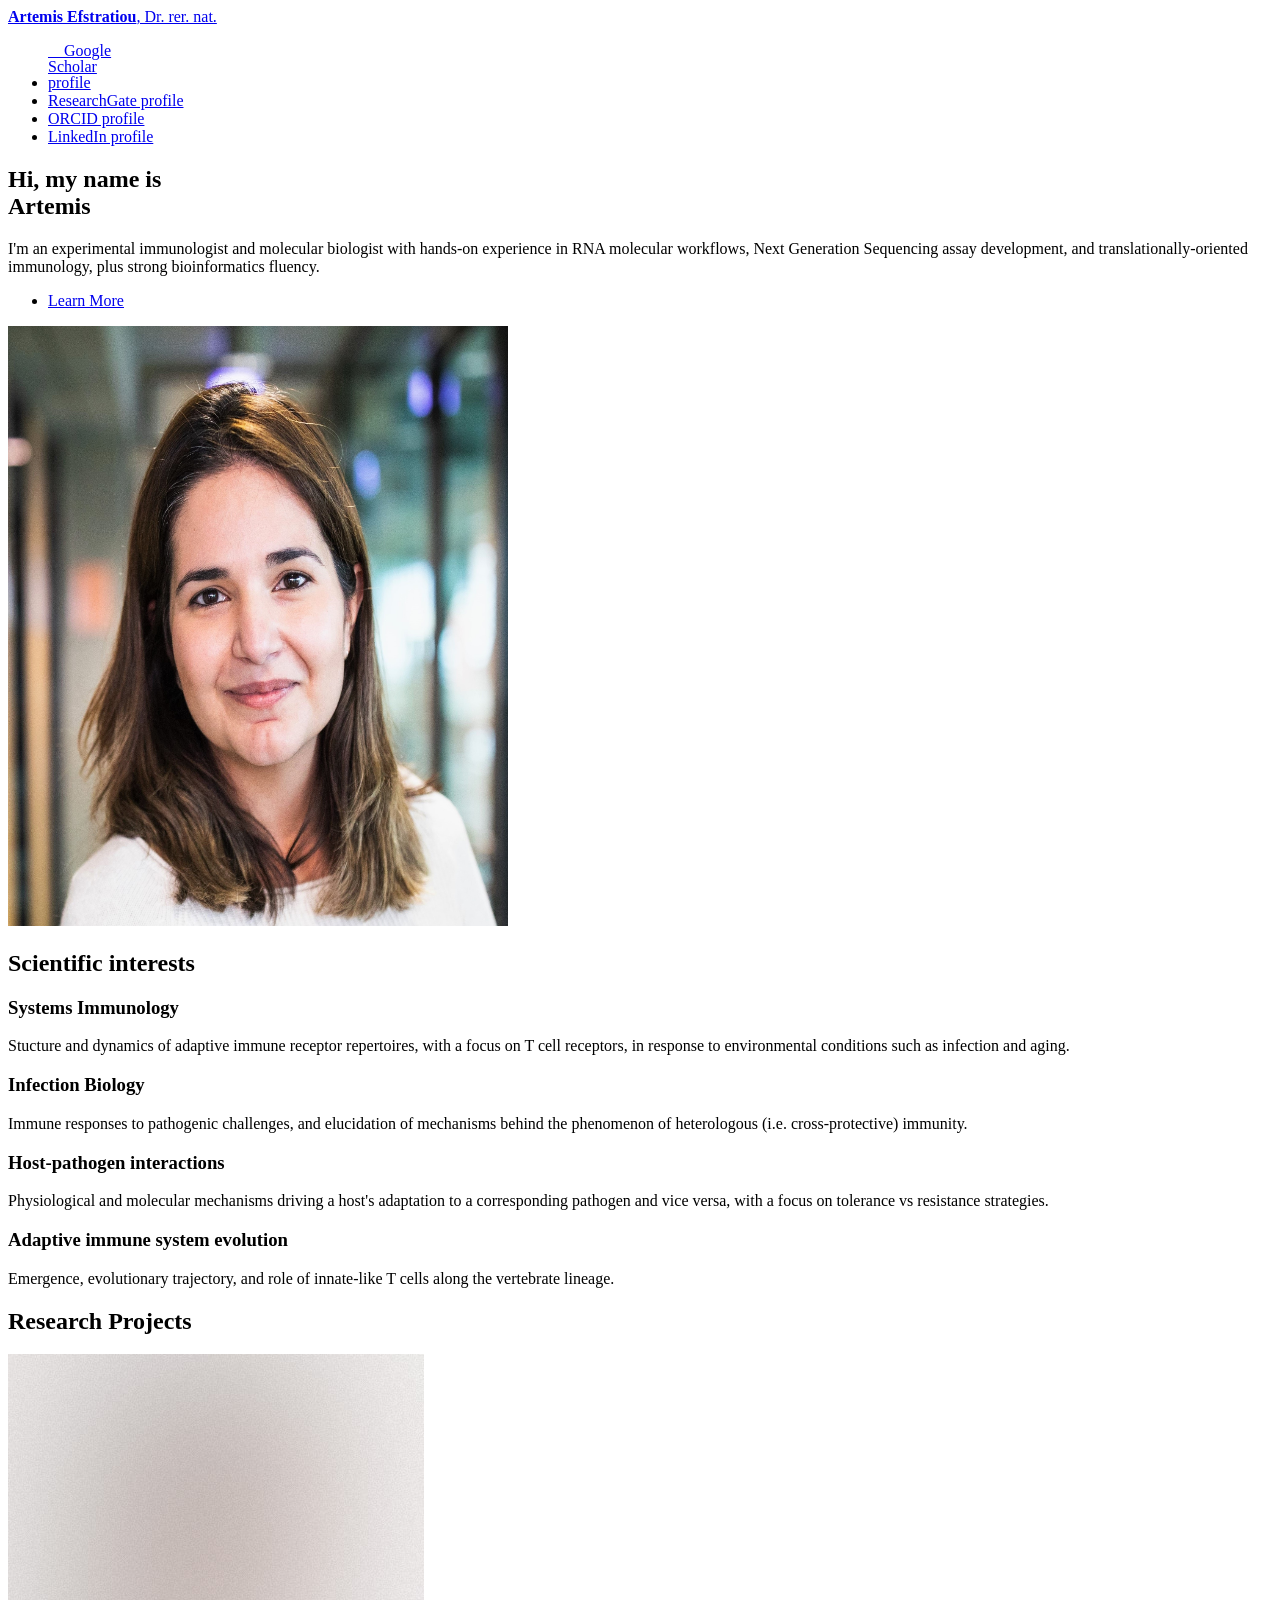
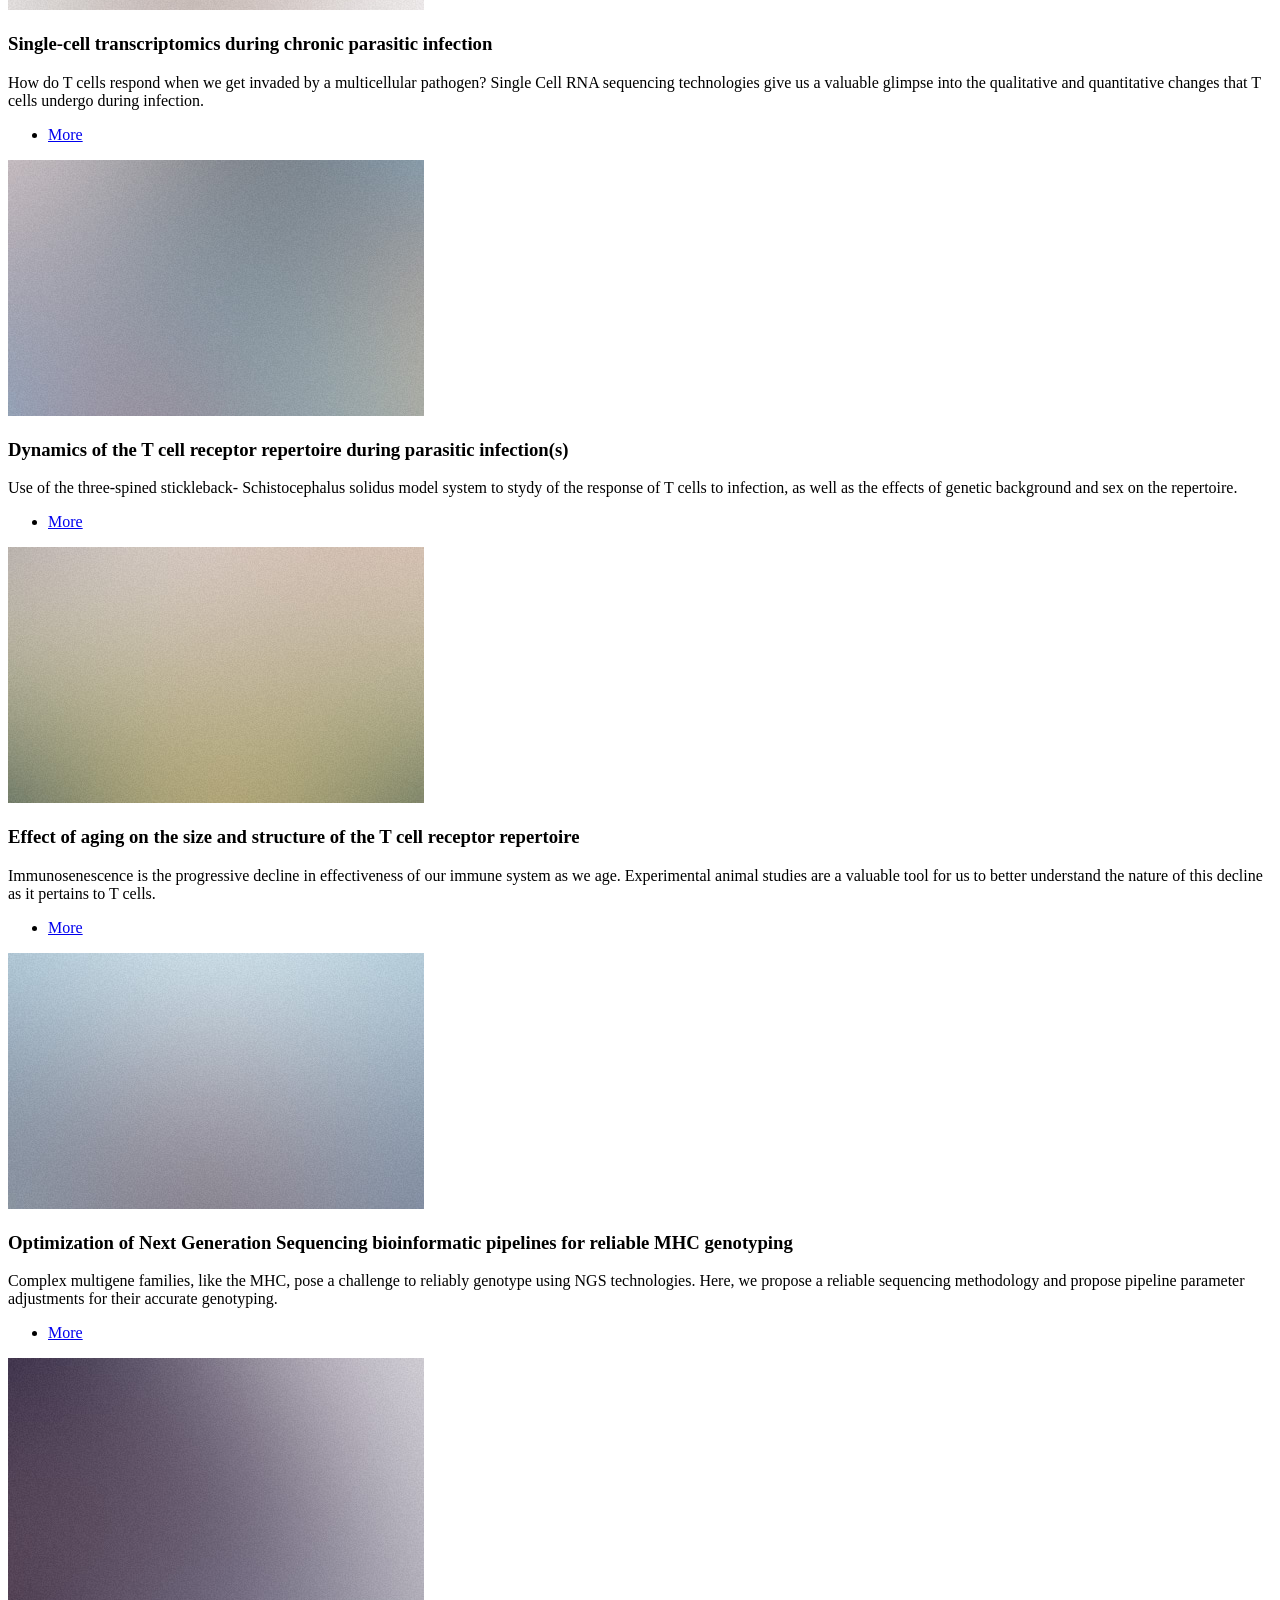
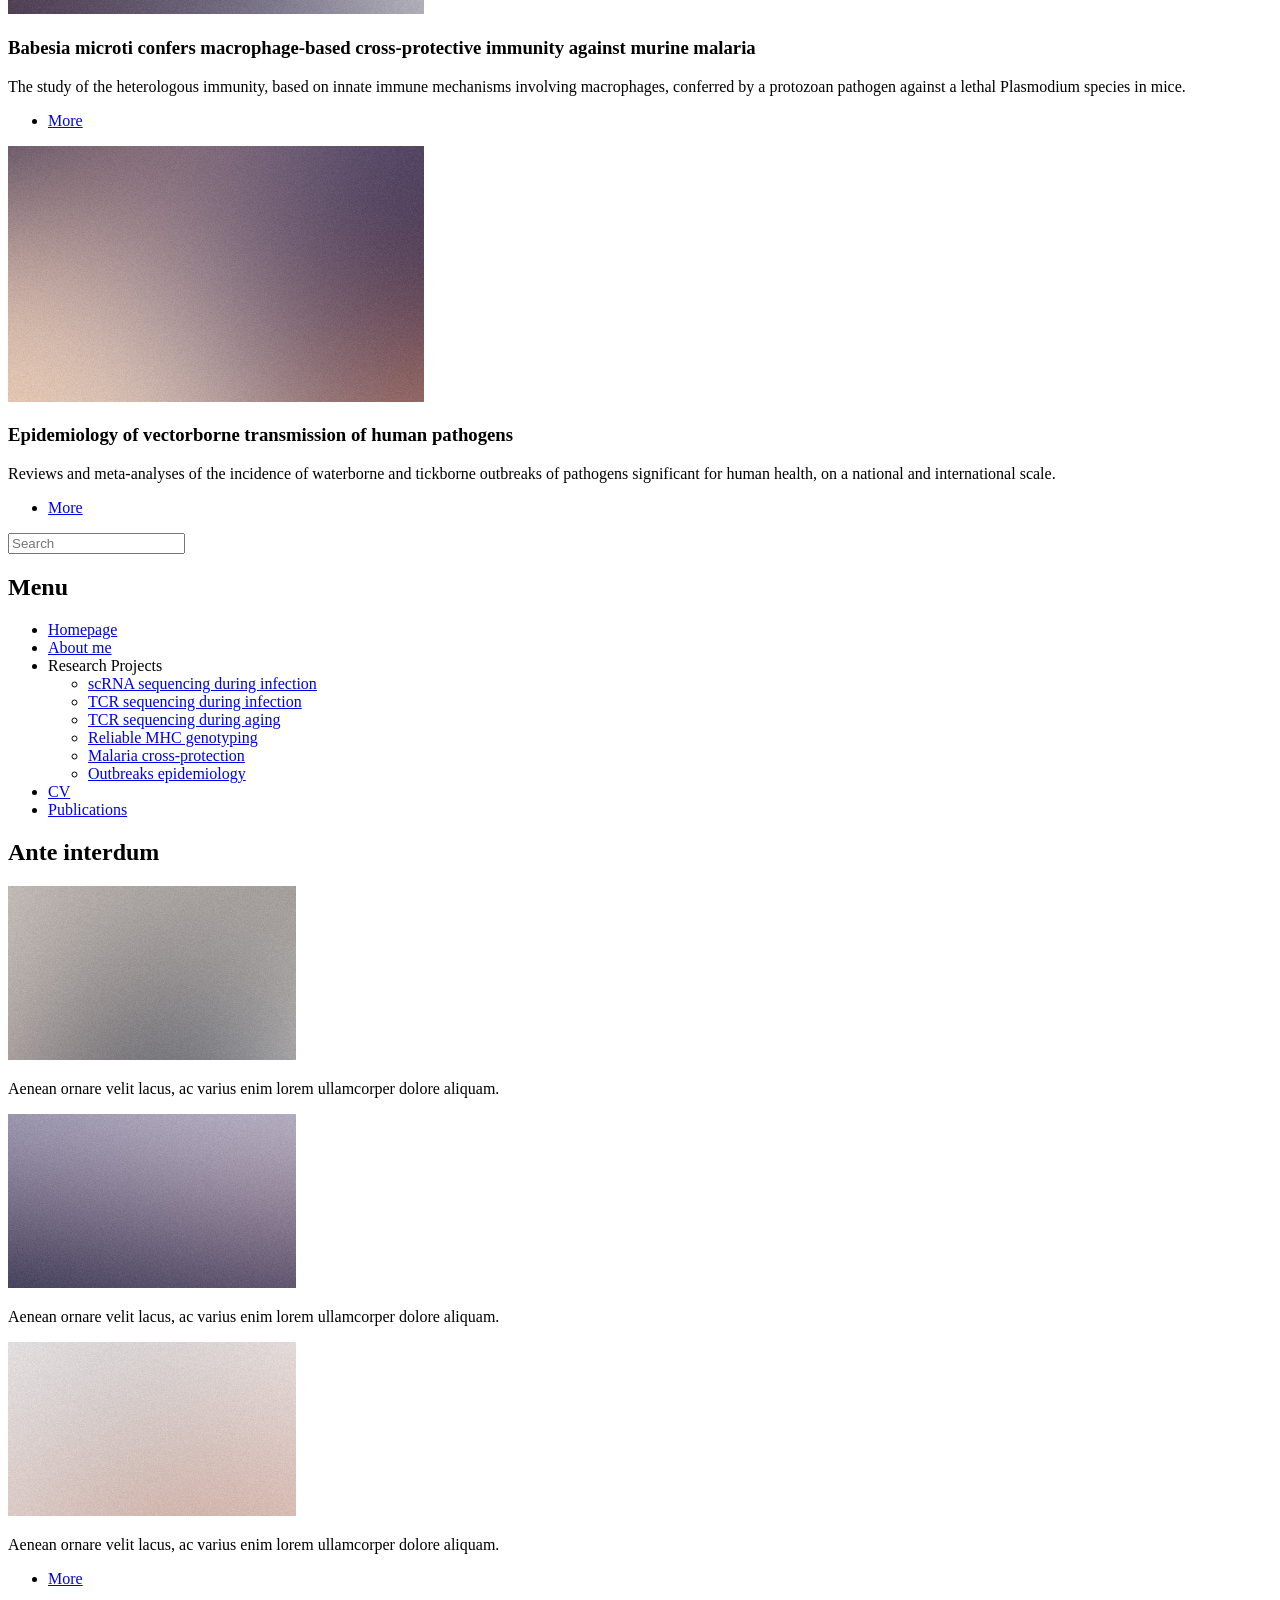
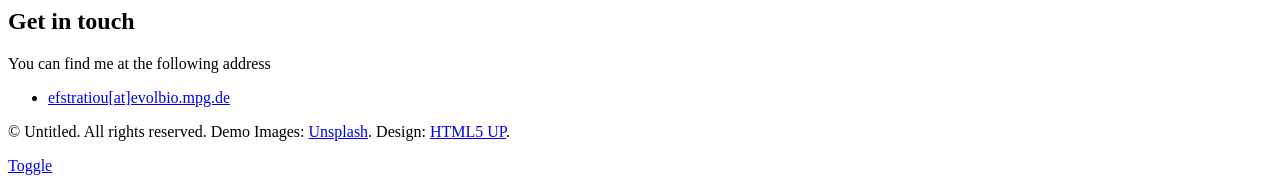
==== commit 95f33f7b: "s" ====
--- a/index.html
+++ b/index.html
@@ -9,7 +9,7 @@
 		<title>Editorial by HTML5 UP</title>
 		<meta charset="utf-8" />
 		<meta name="viewport" content="width=device-width, initial-scale=1, user-scalable=no" />
-		<link rel="stylesheet" href="assets/css/main.css" />
+		<link rel="stylesheet" href="assets/css/all.css" />
 	</head>
 	<body class="is-preload">
 
@@ -24,7 +24,7 @@
 								<header id="header">
 									<a href="index.html" class="logo"><strong>Artemis Efstratiou</strong>, Dr. rer. nat.</a>
 									<ul class="icons">
-										<li><a href="https://scholar.google.com/citations?user=X9uES6IAAAAJ" class="icon solid fa-google-scholar"><span class="label">Google Scholar profile</span></a></li>
+										<li><a href="https://scholar.google.com/citations?user=X9uES6IAAAAJ" class="fa-brands fa-google-scholar"><span class="label">Google Scholar profile</span></a></li>
 										<li><a href="https://www.researchgate.net/profile/Artemis-Efstratiou" class="icon brands fa-researchgate"><span class="label">ResearchGate profile</span></a></li>
 										<li><a href="https://orcid.org/0000-0002-6911-9558" class="icon brands fa-orcid"><span class="label">ORCID profile</span></a></li>
 										<li><a href="https://www.linkedin.com/in/artemis-efstratiou-9bb7442a" class="icon brands fa-linkedin"><span class="label">LinkedIn profile</span></a></li>								
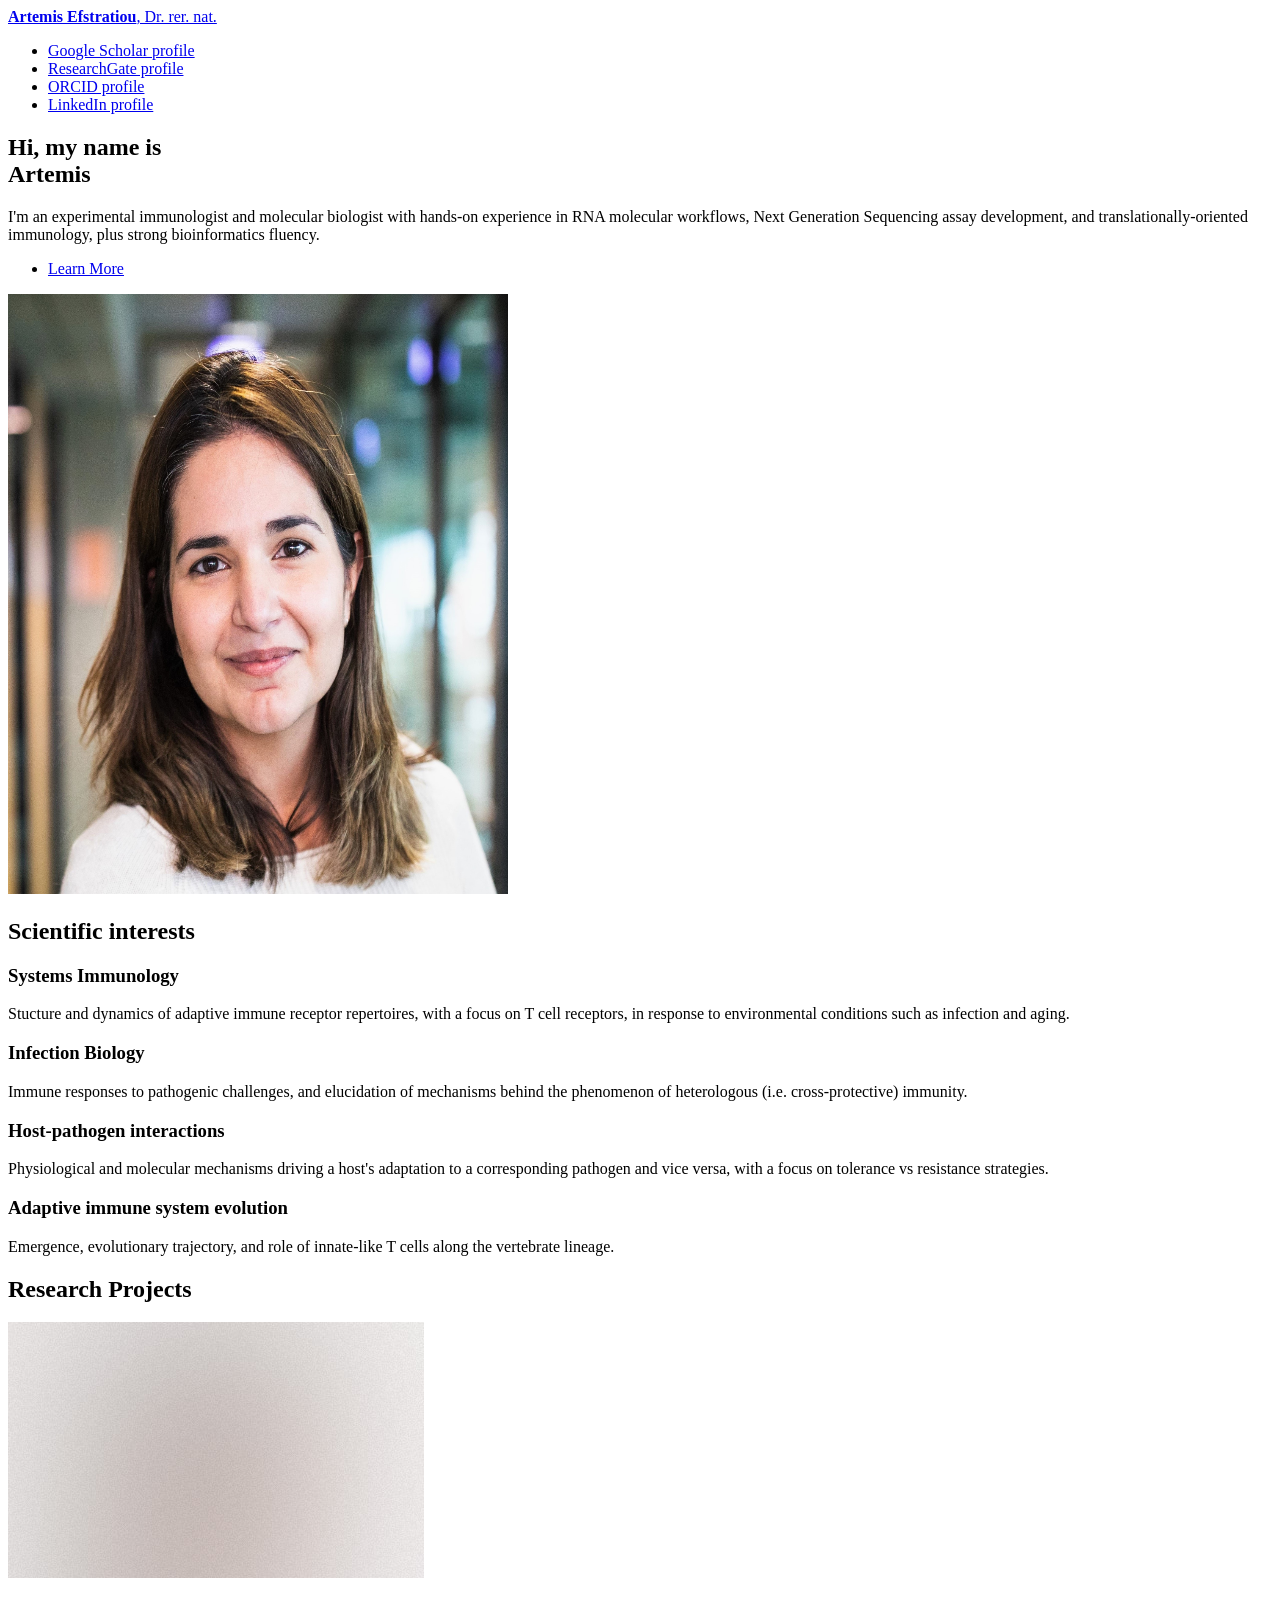
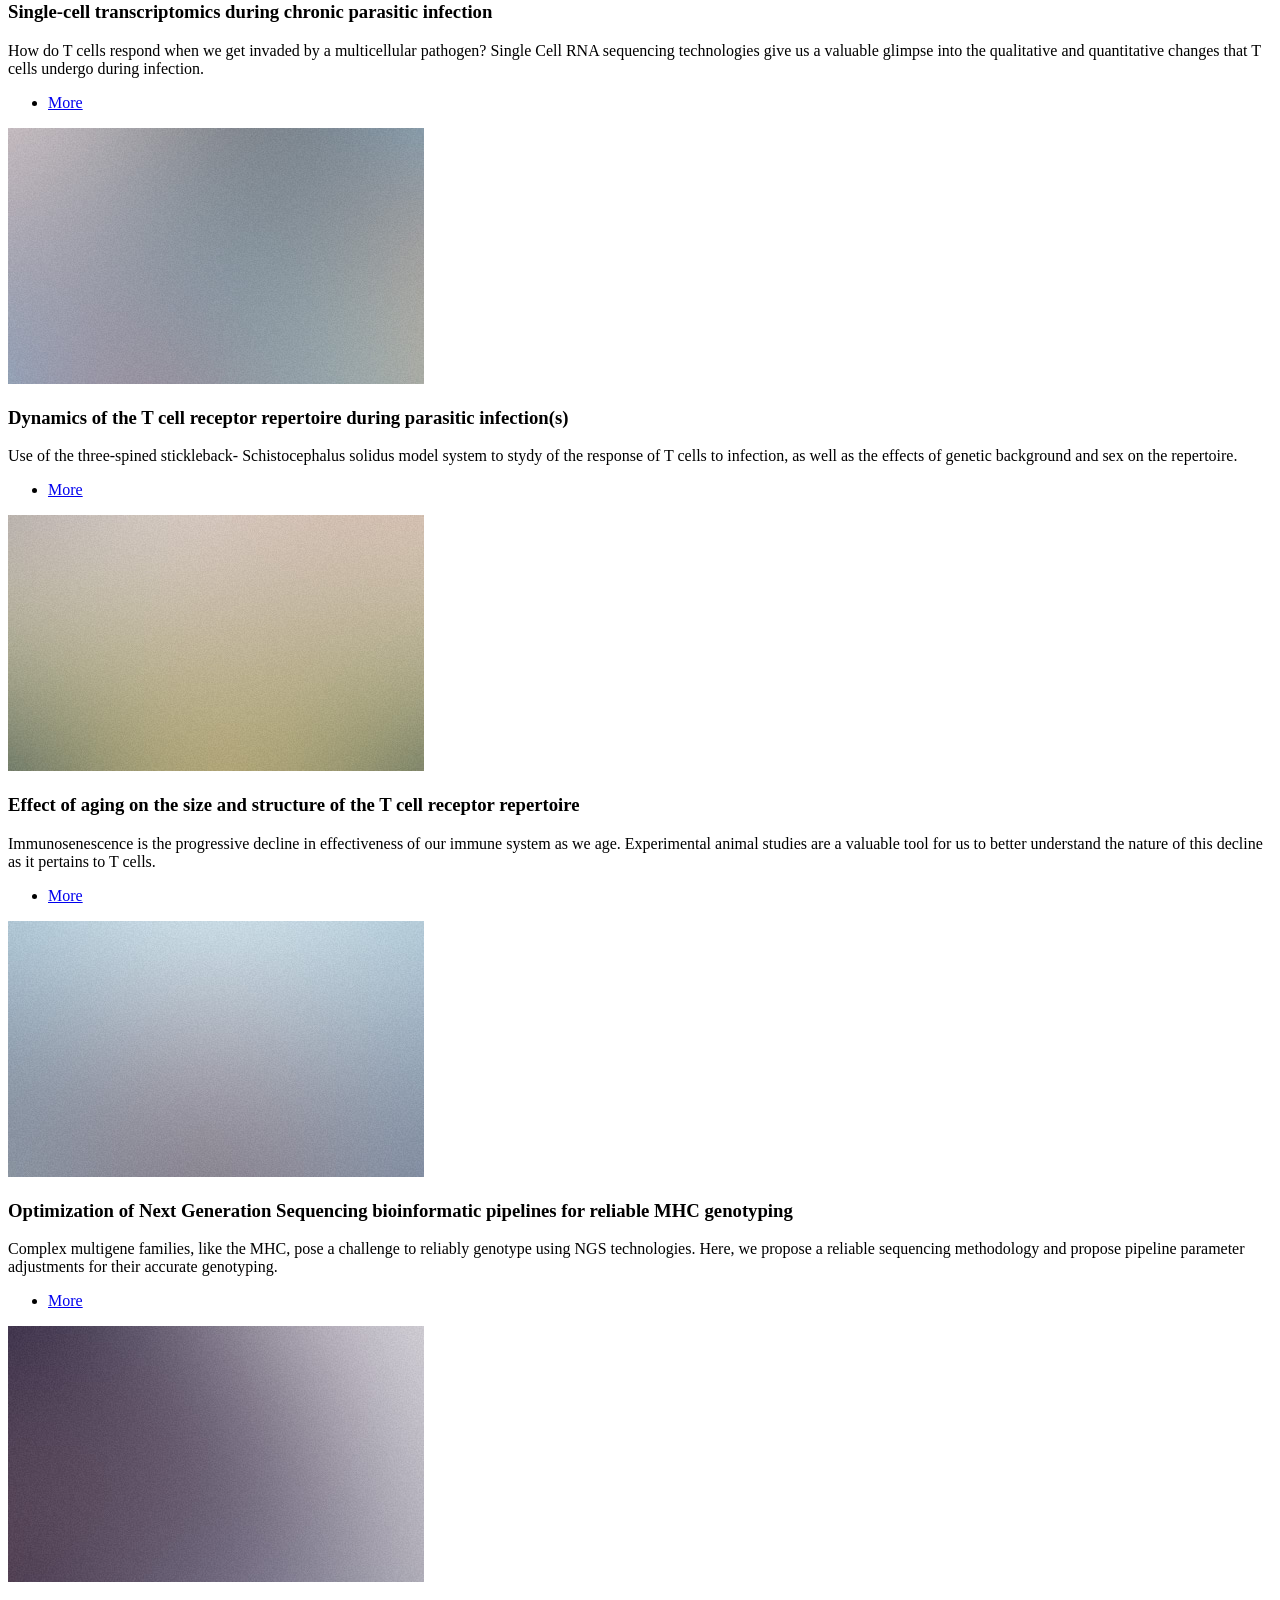
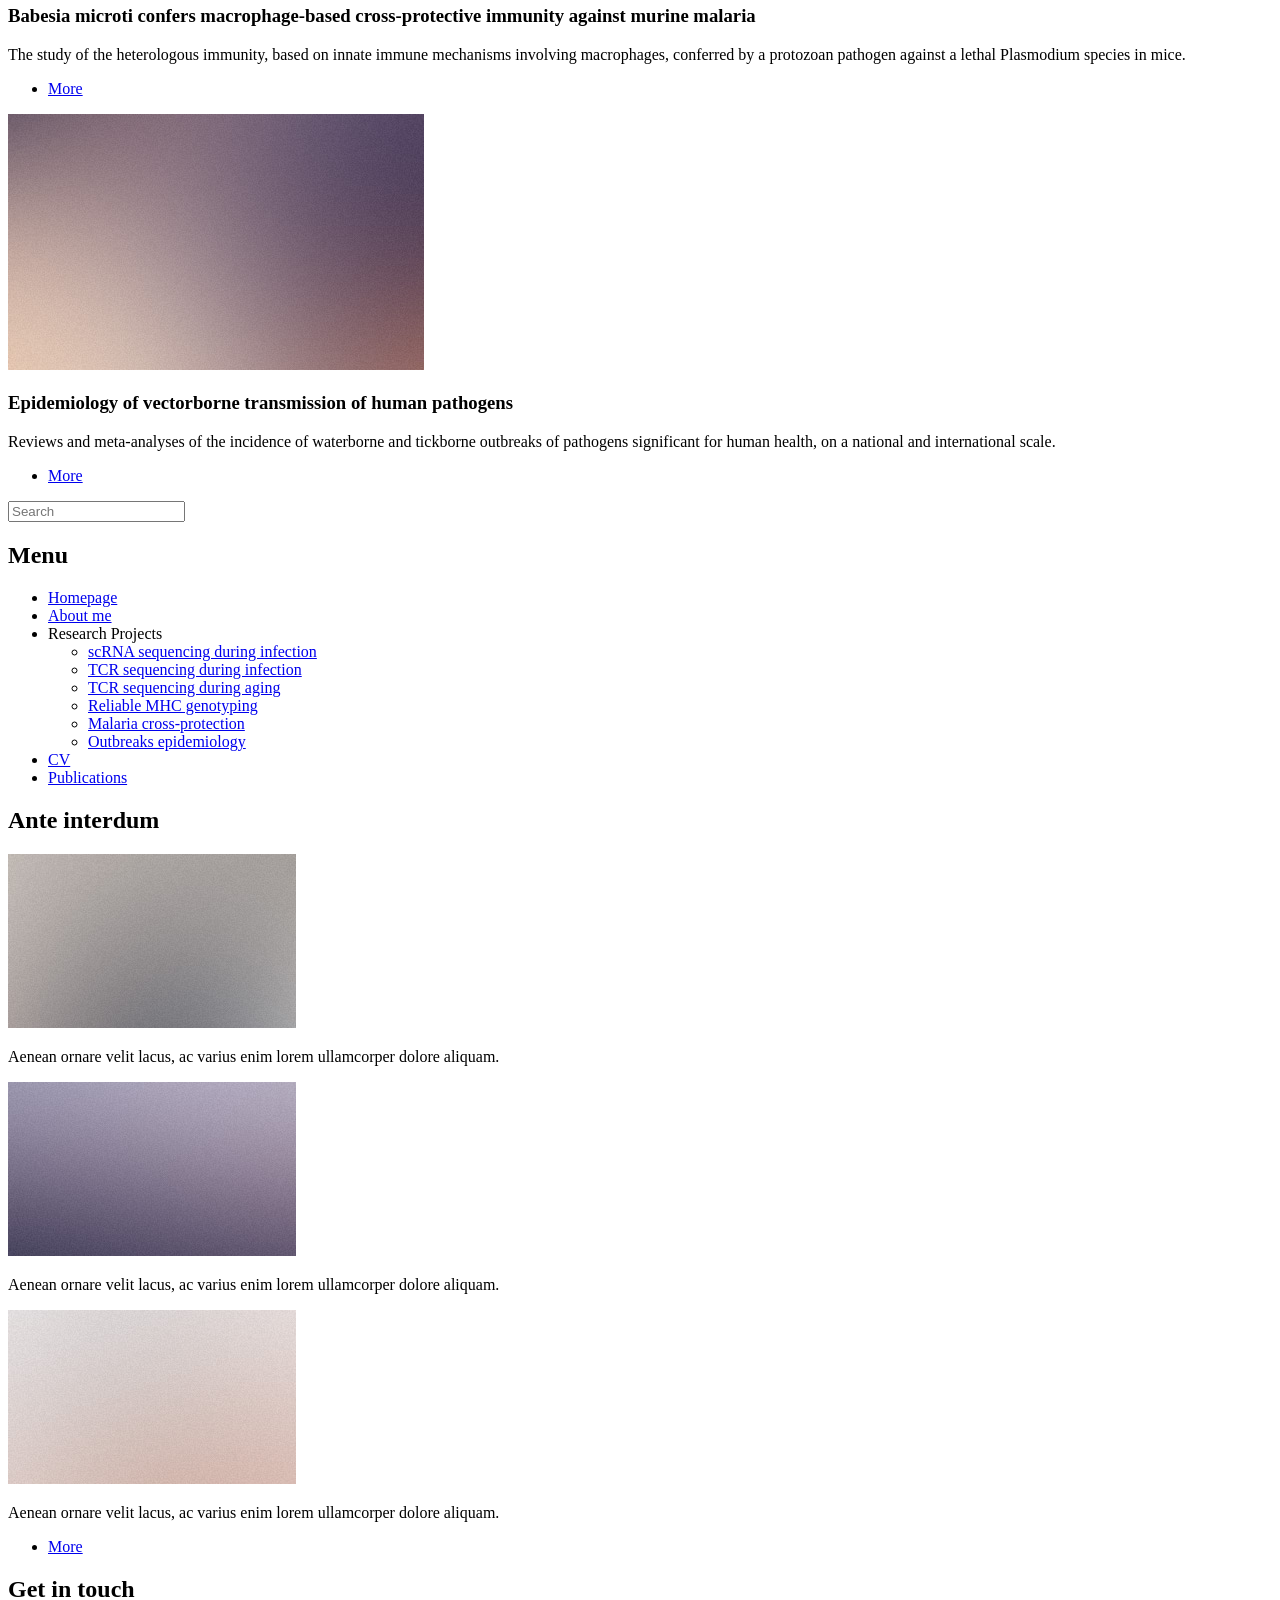
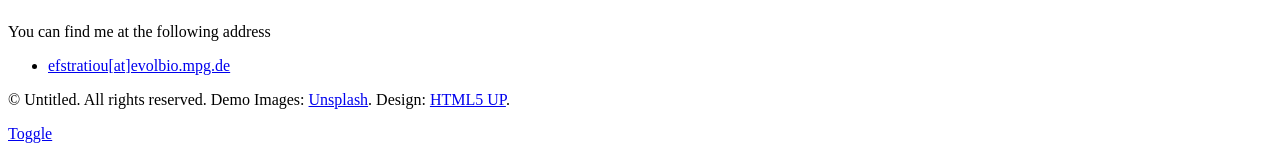
==== commit 6c307dbc: "s" ====
--- a/index.html
+++ b/index.html
@@ -9,7 +9,7 @@
 		<title>Editorial by HTML5 UP</title>
 		<meta charset="utf-8" />
 		<meta name="viewport" content="width=device-width, initial-scale=1, user-scalable=no" />
-		<link rel="stylesheet" href="assets/css/all.css" />
+		<link rel="stylesheet" href="assets/css/main.css" />
 	</head>
 	<body class="is-preload">
 
@@ -24,7 +24,7 @@
 								<header id="header">
 									<a href="index.html" class="logo"><strong>Artemis Efstratiou</strong>, Dr. rer. nat.</a>
 									<ul class="icons">
-										<li><a href="https://scholar.google.com/citations?user=X9uES6IAAAAJ" class="fa-brands fa-google-scholar"><span class="label">Google Scholar profile</span></a></li>
+										<li><a href="https://scholar.google.com/citations?user=X9uES6IAAAAJ" <img src="images/icons8-google-scholar-50.png" width="30" height="30"><span class="label">Google Scholar profile</span></a></li>
 										<li><a href="https://www.researchgate.net/profile/Artemis-Efstratiou" class="icon brands fa-researchgate"><span class="label">ResearchGate profile</span></a></li>
 										<li><a href="https://orcid.org/0000-0002-6911-9558" class="icon brands fa-orcid"><span class="label">ORCID profile</span></a></li>
 										<li><a href="https://www.linkedin.com/in/artemis-efstratiou-9bb7442a" class="icon brands fa-linkedin"><span class="label">LinkedIn profile</span></a></li>								
--- a/assets/css/main.css
+++ b/assets/css/main.css
@@ -0,0 +1,2273 @@
+@import url(fontawesome-all.min.css);
+@import url("https://fonts.googleapis.com/css?family=Open+Sans:400,600,400italic,600italic|Roboto+Slab:400,700");
+/*
+	Editorial by HTML5 UP
+	html5up.net | @ajlkn
+	Free for personal and commercial use under the CCA 3.0 license (html5up.net/license)
+*/
+html, body, div, span, applet, object,
+iframe, h1, h2, h3, h4, h5, h6, p, blockquote,
+pre, a, abbr, acronym, address, big, cite,
+code, del, dfn, em, img, ins, kbd, q, s, samp,
+small, strike, strong, sub, sup, tt, var, b,
+u, i, center, dl, dt, dd, ol, ul, li, fieldset,
+form, label, legend, table, caption, tbody,
+tfoot, thead, tr, th, td, article, aside,
+canvas, details, embed, figure, figcaption,
+footer, header, hgroup, menu, nav, output, ruby,
+section, summary, time, mark, audio, video {
+  margin: 0;
+  padding: 0;
+  border: 0;
+  font-size: 100%;
+  font: inherit;
+  vertical-align: baseline; }
+
+article, aside, details, figcaption, figure,
+footer, header, hgroup, menu, nav, section {
+  display: block; }
+
+body {
+  line-height: 1; }
+
+ol, ul {
+  list-style: none; }
+
+blockquote, q {
+  quotes: none; }
+  blockquote:before, blockquote:after, q:before, q:after {
+    content: '';
+    content: none; }
+
+table {
+  border-collapse: collapse;
+  border-spacing: 0; }
+
+body {
+  -webkit-text-size-adjust: none; }
+
+mark {
+  background-color: transparent;
+  color: inherit; }
+
+input::-moz-focus-inner {
+  border: 0;
+  padding: 0; }
+
+input, select, textarea {
+  -moz-appearance: none;
+  -webkit-appearance: none;
+  -ms-appearance: none;
+  appearance: none; }
+
+/* Basic */
+@-ms-viewport {
+  width: device-width; }
+
+body {
+  -ms-overflow-style: scrollbar; }
+
+@media screen and (max-width: 480px) {
+  html, body {
+    min-width: 320px; } }
+
+html {
+  box-sizing: border-box; }
+
+*, *:before, *:after {
+  box-sizing: inherit; }
+
+body {
+  background: #ffffff; }
+  body.is-preload *, body.is-preload *:before, body.is-preload *:after, body.is-resizing *, body.is-resizing *:before, body.is-resizing *:after {
+    -moz-animation: none !important;
+    -webkit-animation: none !important;
+    -ms-animation: none !important;
+    animation: none !important;
+    -moz-transition: none !important;
+    -webkit-transition: none !important;
+    -ms-transition: none !important;
+    transition: none !important; }
+
+/* Type */
+body, input, select, textarea {
+  color: #7f888f;
+  font-family: "Open Sans", sans-serif;
+  font-size: 13pt;
+  font-weight: 400;
+  line-height: 1.65; }
+  @media screen and (max-width: 1680px) {
+    body, input, select, textarea {
+      font-size: 11pt; } }
+  @media screen and (max-width: 1280px) {
+    body, input, select, textarea {
+      font-size: 10pt; } }
+  @media screen and (max-width: 360px) {
+    body, input, select, textarea {
+      font-size: 9pt; } }
+
+a {
+  -moz-transition: color 0.2s ease-in-out, border-bottom-color 0.2s ease-in-out;
+  -webkit-transition: color 0.2s ease-in-out, border-bottom-color 0.2s ease-in-out;
+  -ms-transition: color 0.2s ease-in-out, border-bottom-color 0.2s ease-in-out;
+  transition: color 0.2s ease-in-out, border-bottom-color 0.2s ease-in-out;
+  border-bottom: dotted 1px;
+  color: #f56a6a;
+  text-decoration: none; }
+  a:hover {
+    border-bottom-color: #f56a6a;
+    color: #f56a6a !important; }
+    a:hover strong {
+      color: inherit; }
+
+strong, b {
+  color: #3d4449;
+  font-weight: 600; }
+
+em, i {
+  font-style: italic; }
+
+p {
+  margin: 0 0 2em 0; }
+
+h1, h2, h3, h4, h5, h6 {
+  color: #3d4449;
+  font-family: "Roboto Slab", serif;
+  font-weight: 700;
+  line-height: 1.5;
+  margin: 0 0 1em 0; }
+  h1 a, h2 a, h3 a, h4 a, h5 a, h6 a {
+    color: inherit;
+    text-decoration: none;
+    border-bottom: 0; }
+
+h1 {
+  font-size: 4em;
+  margin: 0 0 0.5em 0;
+  line-height: 1.3; }
+
+h2 {
+  font-size: 1.75em; }
+
+h3 {
+  font-size: 1.25em; }
+
+h4 {
+  font-size: 1.1em; }
+
+h5 {
+  font-size: 0.9em; }
+
+h6 {
+  font-size: 0.7em; }
+
+@media screen and (max-width: 1680px) {
+  h1 {
+    font-size: 3.5em; } }
+
+@media screen and (max-width: 980px) {
+  h1 {
+    font-size: 3.25em; } }
+
+@media screen and (max-width: 736px) {
+  h1 {
+    font-size: 2em;
+    line-height: 1.4; }
+  h2 {
+    font-size: 1.5em; } }
+
+sub {
+  font-size: 0.8em;
+  position: relative;
+  top: 0.5em; }
+
+sup {
+  font-size: 0.8em;
+  position: relative;
+  top: -0.5em; }
+
+blockquote {
+  border-left: solid 3px rgba(210, 215, 217, 0.75);
+  font-style: italic;
+  margin: 0 0 2em 0;
+  padding: 0.5em 0 0.5em 2em; }
+
+code {
+  background: rgba(230, 235, 237, 0.25);
+  border-radius: 0.375em;
+  border: solid 1px rgba(210, 215, 217, 0.75);
+  font-family: "Courier New", monospace;
+  font-size: 0.9em;
+  margin: 0 0.25em;
+  padding: 0.25em 0.65em; }
+
+pre {
+  -webkit-overflow-scrolling: touch;
+  font-family: "Courier New", monospace;
+  font-size: 0.9em;
+  margin: 0 0 2em 0; }
+  pre code {
+    display: block;
+    line-height: 1.75;
+    padding: 1em 1.5em;
+    overflow-x: auto; }
+
+hr {
+  border: 0;
+  border-bottom: solid 1px rgba(210, 215, 217, 0.75);
+  margin: 2em 0; }
+  hr.major {
+    margin: 3em 0; }
+
+.align-left {
+  text-align: left; }
+
+.align-center {
+  text-align: center; }
+
+.align-right {
+  text-align: right; }
+
+/* Row */
+.row {
+  display: flex;
+  flex-wrap: wrap;
+  box-sizing: border-box;
+  align-items: stretch; }
+  .row > * {
+    box-sizing: border-box; }
+  .row.gtr-uniform > * > :last-child {
+    margin-bottom: 0; }
+  .row.aln-left {
+    justify-content: flex-start; }
+  .row.aln-center {
+    justify-content: center; }
+  .row.aln-right {
+    justify-content: flex-end; }
+  .row.aln-top {
+    align-items: flex-start; }
+  .row.aln-middle {
+    align-items: center; }
+  .row.aln-bottom {
+    align-items: flex-end; }
+  .row > .imp {
+    order: -1; }
+  .row > .col-1 {
+    width: 8.33333%; }
+  .row > .off-1 {
+    margin-left: 8.33333%; }
+  .row > .col-2 {
+    width: 16.66667%; }
+  .row > .off-2 {
+    margin-left: 16.66667%; }
+  .row > .col-3 {
+    width: 25%; }
+  .row > .off-3 {
+    margin-left: 25%; }
+  .row > .col-4 {
+    width: 33.33333%; }
+  .row > .off-4 {
+    margin-left: 33.33333%; }
+  .row > .col-5 {
+    width: 41.66667%; }
+  .row > .off-5 {
+    margin-left: 41.66667%; }
+  .row > .col-6 {
+    width: 50%; }
+  .row > .off-6 {
+    margin-left: 50%; }
+  .row > .col-7 {
+    width: 58.33333%; }
+  .row > .off-7 {
+    margin-left: 58.33333%; }
+  .row > .col-8 {
+    width: 66.66667%; }
+  .row > .off-8 {
+    margin-left: 66.66667%; }
+  .row > .col-9 {
+    width: 75%; }
+  .row > .off-9 {
+    margin-left: 75%; }
+  .row > .col-10 {
+    width: 83.33333%; }
+  .row > .off-10 {
+    margin-left: 83.33333%; }
+  .row > .col-11 {
+    width: 91.66667%; }
+  .row > .off-11 {
+    margin-left: 91.66667%; }
+  .row > .col-12 {
+    width: 100%; }
+  .row > .off-12 {
+    margin-left: 100%; }
+  .row.gtr-0 {
+    margin-top: 0;
+    margin-left: 0em; }
+    .row.gtr-0 > * {
+      padding: 0 0 0 0em; }
+    .row.gtr-0.gtr-uniform {
+      margin-top: 0em; }
+      .row.gtr-0.gtr-uniform > * {
+        padding-top: 0em; }
+  .row.gtr-25 {
+    margin-top: 0;
+    margin-left: -0.375em; }
+    .row.gtr-25 > * {
+      padding: 0 0 0 0.375em; }
+    .row.gtr-25.gtr-uniform {
+      margin-top: -0.375em; }
+      .row.gtr-25.gtr-uniform > * {
+        padding-top: 0.375em; }
+  .row.gtr-50 {
+    margin-top: 0;
+    margin-left: -0.75em; }
+    .row.gtr-50 > * {
+      padding: 0 0 0 0.75em; }
+    .row.gtr-50.gtr-uniform {
+      margin-top: -0.75em; }
+      .row.gtr-50.gtr-uniform > * {
+        padding-top: 0.75em; }
+  .row {
+    margin-top: 0;
+    margin-left: -1.5em; }
+    .row > * {
+      padding: 0 0 0 1.5em; }
+    .row.gtr-uniform {
+      margin-top: -1.5em; }
+      .row.gtr-uniform > * {
+        padding-top: 1.5em; }
+  .row.gtr-150 {
+    margin-top: 0;
+    margin-left: -2.25em; }
+    .row.gtr-150 > * {
+      padding: 0 0 0 2.25em; }
+    .row.gtr-150.gtr-uniform {
+      margin-top: -2.25em; }
+      .row.gtr-150.gtr-uniform > * {
+        padding-top: 2.25em; }
+  .row.gtr-200 {
+    margin-top: 0;
+    margin-left: -3em; }
+    .row.gtr-200 > * {
+      padding: 0 0 0 3em; }
+    .row.gtr-200.gtr-uniform {
+      margin-top: -3em; }
+      .row.gtr-200.gtr-uniform > * {
+        padding-top: 3em; }
+  @media screen and (max-width: 1680px) {
+    .row {
+      display: flex;
+      flex-wrap: wrap;
+      box-sizing: border-box;
+      align-items: stretch; }
+      .row > * {
+        box-sizing: border-box; }
+      .row.gtr-uniform > * > :last-child {
+        margin-bottom: 0; }
+      .row.aln-left {
+        justify-content: flex-start; }
+      .row.aln-center {
+        justify-content: center; }
+      .row.aln-right {
+        justify-content: flex-end; }
+      .row.aln-top {
+        align-items: flex-start; }
+      .row.aln-middle {
+        align-items: center; }
+      .row.aln-bottom {
+        align-items: flex-end; }
+      .row > .imp-xlarge {
+        order: -1; }
+      .row > .col-1-xlarge {
+        width: 8.33333%; }
+      .row > .off-1-xlarge {
+        margin-left: 8.33333%; }
+      .row > .col-2-xlarge {
+        width: 16.66667%; }
+      .row > .off-2-xlarge {
+        margin-left: 16.66667%; }
+      .row > .col-3-xlarge {
+        width: 25%; }
+      .row > .off-3-xlarge {
+        margin-left: 25%; }
+      .row > .col-4-xlarge {
+        width: 33.33333%; }
+      .row > .off-4-xlarge {
+        margin-left: 33.33333%; }
+      .row > .col-5-xlarge {
+        width: 41.66667%; }
+      .row > .off-5-xlarge {
+        margin-left: 41.66667%; }
+      .row > .col-6-xlarge {
+        width: 50%; }
+      .row > .off-6-xlarge {
+        margin-left: 50%; }
+      .row > .col-7-xlarge {
+        width: 58.33333%; }
+      .row > .off-7-xlarge {
+        margin-left: 58.33333%; }
+      .row > .col-8-xlarge {
+        width: 66.66667%; }
+      .row > .off-8-xlarge {
+        margin-left: 66.66667%; }
+      .row > .col-9-xlarge {
+        width: 75%; }
+      .row > .off-9-xlarge {
+        margin-left: 75%; }
+      .row > .col-10-xlarge {
+        width: 83.33333%; }
+      .row > .off-10-xlarge {
+        margin-left: 83.33333%; }
+      .row > .col-11-xlarge {
+        width: 91.66667%; }
+      .row > .off-11-xlarge {
+        margin-left: 91.66667%; }
+      .row > .col-12-xlarge {
+        width: 100%; }
+      .row > .off-12-xlarge {
+        margin-left: 100%; }
+      .row.gtr-0 {
+        margin-top: 0;
+        margin-left: 0em; }
+        .row.gtr-0 > * {
+          padding: 0 0 0 0em; }
+        .row.gtr-0.gtr-uniform {
+          margin-top: 0em; }
+          .row.gtr-0.gtr-uniform > * {
+            padding-top: 0em; }
+      .row.gtr-25 {
+        margin-top: 0;
+        margin-left: -0.375em; }
+        .row.gtr-25 > * {
+          padding: 0 0 0 0.375em; }
+        .row.gtr-25.gtr-uniform {
+          margin-top: -0.375em; }
+          .row.gtr-25.gtr-uniform > * {
+            padding-top: 0.375em; }
+      .row.gtr-50 {
+        margin-top: 0;
+        margin-left: -0.75em; }
+        .row.gtr-50 > * {
+          padding: 0 0 0 0.75em; }
+        .row.gtr-50.gtr-uniform {
+          margin-top: -0.75em; }
+          .row.gtr-50.gtr-uniform > * {
+            padding-top: 0.75em; }
+      .row {
+        margin-top: 0;
+        margin-left: -1.5em; }
+        .row > * {
+          padding: 0 0 0 1.5em; }
+        .row.gtr-uniform {
+          margin-top: -1.5em; }
+          .row.gtr-uniform > * {
+            padding-top: 1.5em; }
+      .row.gtr-150 {
+        margin-top: 0;
+        margin-left: -2.25em; }
+        .row.gtr-150 > * {
+          padding: 0 0 0 2.25em; }
+        .row.gtr-150.gtr-uniform {
+          margin-top: -2.25em; }
+          .row.gtr-150.gtr-uniform > * {
+            padding-top: 2.25em; }
+      .row.gtr-200 {
+        margin-top: 0;
+        margin-left: -3em; }
+        .row.gtr-200 > * {
+          padding: 0 0 0 3em; }
+        .row.gtr-200.gtr-uniform {
+          margin-top: -3em; }
+          .row.gtr-200.gtr-uniform > * {
+            padding-top: 3em; } }
+  @media screen and (max-width: 1280px) {
+    .row {
+      display: flex;
+      flex-wrap: wrap;
+      box-sizing: border-box;
+      align-items: stretch; }
+      .row > * {
+        box-sizing: border-box; }
+      .row.gtr-uniform > * > :last-child {
+        margin-bottom: 0; }
+      .row.aln-left {
+        justify-content: flex-start; }
+      .row.aln-center {
+        justify-content: center; }
+      .row.aln-right {
+        justify-content: flex-end; }
+      .row.aln-top {
+        align-items: flex-start; }
+      .row.aln-middle {
+        align-items: center; }
+      .row.aln-bottom {
+        align-items: flex-end; }
+      .row > .imp-large {
+        order: -1; }
+      .row > .col-1-large {
+        width: 8.33333%; }
+      .row > .off-1-large {
+        margin-left: 8.33333%; }
+      .row > .col-2-large {
+        width: 16.66667%; }
+      .row > .off-2-large {
+        margin-left: 16.66667%; }
+      .row > .col-3-large {
+        width: 25%; }
+      .row > .off-3-large {
+        margin-left: 25%; }
+      .row > .col-4-large {
+        width: 33.33333%; }
+      .row > .off-4-large {
+        margin-left: 33.33333%; }
+      .row > .col-5-large {
+        width: 41.66667%; }
+      .row > .off-5-large {
+        margin-left: 41.66667%; }
+      .row > .col-6-large {
+        width: 50%; }
+      .row > .off-6-large {
+        margin-left: 50%; }
+      .row > .col-7-large {
+        width: 58.33333%; }
+      .row > .off-7-large {
+        margin-left: 58.33333%; }
+      .row > .col-8-large {
+        width: 66.66667%; }
+      .row > .off-8-large {
+        margin-left: 66.66667%; }
+      .row > .col-9-large {
+        width: 75%; }
+      .row > .off-9-large {
+        margin-left: 75%; }
+      .row > .col-10-large {
+        width: 83.33333%; }
+      .row > .off-10-large {
+        margin-left: 83.33333%; }
+      .row > .col-11-large {
+        width: 91.66667%; }
+      .row > .off-11-large {
+        margin-left: 91.66667%; }
+      .row > .col-12-large {
+        width: 100%; }
+      .row > .off-12-large {
+        margin-left: 100%; }
+      .row.gtr-0 {
+        margin-top: 0;
+        margin-left: 0em; }
+        .row.gtr-0 > * {
+          padding: 0 0 0 0em; }
+        .row.gtr-0.gtr-uniform {
+          margin-top: 0em; }
+          .row.gtr-0.gtr-uniform > * {
+            padding-top: 0em; }
+      .row.gtr-25 {
+        margin-top: 0;
+        margin-left: -0.375em; }
+        .row.gtr-25 > * {
+          padding: 0 0 0 0.375em; }
+        .row.gtr-25.gtr-uniform {
+          margin-top: -0.375em; }
+          .row.gtr-25.gtr-uniform > * {
+            padding-top: 0.375em; }
+      .row.gtr-50 {
+        margin-top: 0;
+        margin-left: -0.75em; }
+        .row.gtr-50 > * {
+          padding: 0 0 0 0.75em; }
+        .row.gtr-50.gtr-uniform {
+          margin-top: -0.75em; }
+          .row.gtr-50.gtr-uniform > * {
+            padding-top: 0.75em; }
+      .row {
+        margin-top: 0;
+        margin-left: -1.5em; }
+        .row > * {
+          padding: 0 0 0 1.5em; }
+        .row.gtr-uniform {
+          margin-top: -1.5em; }
+          .row.gtr-uniform > * {
+            padding-top: 1.5em; }
+      .row.gtr-150 {
+        margin-top: 0;
+        margin-left: -2.25em; }
+        .row.gtr-150 > * {
+          padding: 0 0 0 2.25em; }
+        .row.gtr-150.gtr-uniform {
+          margin-top: -2.25em; }
+          .row.gtr-150.gtr-uniform > * {
+            padding-top: 2.25em; }
+      .row.gtr-200 {
+        margin-top: 0;
+        margin-left: -3em; }
+        .row.gtr-200 > * {
+          padding: 0 0 0 3em; }
+        .row.gtr-200.gtr-uniform {
+          margin-top: -3em; }
+          .row.gtr-200.gtr-uniform > * {
+            padding-top: 3em; } }
+  @media screen and (max-width: 980px) {
+    .row {
+      display: flex;
+      flex-wrap: wrap;
+      box-sizing: border-box;
+      align-items: stretch; }
+      .row > * {
+        box-sizing: border-box; }
+      .row.gtr-uniform > * > :last-child {
+        margin-bottom: 0; }
+      .row.aln-left {
+        justify-content: flex-start; }
+      .row.aln-center {
+        justify-content: center; }
+      .row.aln-right {
+        justify-content: flex-end; }
+      .row.aln-top {
+        align-items: flex-start; }
+      .row.aln-middle {
+        align-items: center; }
+      .row.aln-bottom {
+        align-items: flex-end; }
+      .row > .imp-medium {
+        order: -1; }
+      .row > .col-1-medium {
+        width: 8.33333%; }
+      .row > .off-1-medium {
+        margin-left: 8.33333%; }
+      .row > .col-2-medium {
+        width: 16.66667%; }
+      .row > .off-2-medium {
+        margin-left: 16.66667%; }
+      .row > .col-3-medium {
+        width: 25%; }
+      .row > .off-3-medium {
+        margin-left: 25%; }
+      .row > .col-4-medium {
+        width: 33.33333%; }
+      .row > .off-4-medium {
+        margin-left: 33.33333%; }
+      .row > .col-5-medium {
+        width: 41.66667%; }
+      .row > .off-5-medium {
+        margin-left: 41.66667%; }
+      .row > .col-6-medium {
+        width: 50%; }
+      .row > .off-6-medium {
+        margin-left: 50%; }
+      .row > .col-7-medium {
+        width: 58.33333%; }
+      .row > .off-7-medium {
+        margin-left: 58.33333%; }
+      .row > .col-8-medium {
+        width: 66.66667%; }
+      .row > .off-8-medium {
+        margin-left: 66.66667%; }
+      .row > .col-9-medium {
+        width: 75%; }
+      .row > .off-9-medium {
+        margin-left: 75%; }
+      .row > .col-10-medium {
+        width: 83.33333%; }
+      .row > .off-10-medium {
+        margin-left: 83.33333%; }
+      .row > .col-11-medium {
+        width: 91.66667%; }
+      .row > .off-11-medium {
+        margin-left: 91.66667%; }
+      .row > .col-12-medium {
+        width: 100%; }
+      .row > .off-12-medium {
+        margin-left: 100%; }
+      .row.gtr-0 {
+        margin-top: 0;
+        margin-left: 0em; }
+        .row.gtr-0 > * {
+          padding: 0 0 0 0em; }
+        .row.gtr-0.gtr-uniform {
+          margin-top: 0em; }
+          .row.gtr-0.gtr-uniform > * {
+            padding-top: 0em; }
+      .row.gtr-25 {
+        margin-top: 0;
+        margin-left: -0.375em; }
+        .row.gtr-25 > * {
+          padding: 0 0 0 0.375em; }
+        .row.gtr-25.gtr-uniform {
+          margin-top: -0.375em; }
+          .row.gtr-25.gtr-uniform > * {
+            padding-top: 0.375em; }
+      .row.gtr-50 {
+        margin-top: 0;
+        margin-left: -0.75em; }
+        .row.gtr-50 > * {
+          padding: 0 0 0 0.75em; }
+        .row.gtr-50.gtr-uniform {
+          margin-top: -0.75em; }
+          .row.gtr-50.gtr-uniform > * {
+            padding-top: 0.75em; }
+      .row {
+        margin-top: 0;
+        margin-left: -1.5em; }
+        .row > * {
+          padding: 0 0 0 1.5em; }
+        .row.gtr-uniform {
+          margin-top: -1.5em; }
+          .row.gtr-uniform > * {
+            padding-top: 1.5em; }
+      .row.gtr-150 {
+        margin-top: 0;
+        margin-left: -2.25em; }
+        .row.gtr-150 > * {
+          padding: 0 0 0 2.25em; }
+        .row.gtr-150.gtr-uniform {
+          margin-top: -2.25em; }
+          .row.gtr-150.gtr-uniform > * {
+            padding-top: 2.25em; }
+      .row.gtr-200 {
+        margin-top: 0;
+        margin-left: -3em; }
+        .row.gtr-200 > * {
+          padding: 0 0 0 3em; }
+        .row.gtr-200.gtr-uniform {
+          margin-top: -3em; }
+          .row.gtr-200.gtr-uniform > * {
+            padding-top: 3em; } }
+  @media screen and (max-width: 736px) {
+    .row {
+      display: flex;
+      flex-wrap: wrap;
+      box-sizing: border-box;
+      align-items: stretch; }
+      .row > * {
+        box-sizing: border-box; }
+      .row.gtr-uniform > * > :last-child {
+        margin-bottom: 0; }
+      .row.aln-left {
+        justify-content: flex-start; }
+      .row.aln-center {
+        justify-content: center; }
+      .row.aln-right {
+        justify-content: flex-end; }
+      .row.aln-top {
+        align-items: flex-start; }
+      .row.aln-middle {
+        align-items: center; }
+      .row.aln-bottom {
+        align-items: flex-end; }
+      .row > .imp-small {
+        order: -1; }
+      .row > .col-1-small {
+        width: 8.33333%; }
+      .row > .off-1-small {
+        margin-left: 8.33333%; }
+      .row > .col-2-small {
+        width: 16.66667%; }
+      .row > .off-2-small {
+        margin-left: 16.66667%; }
+      .row > .col-3-small {
+        width: 25%; }
+      .row > .off-3-small {
+        margin-left: 25%; }
+      .row > .col-4-small {
+        width: 33.33333%; }
+      .row > .off-4-small {
+        margin-left: 33.33333%; }
+      .row > .col-5-small {
+        width: 41.66667%; }
+      .row > .off-5-small {
+        margin-left: 41.66667%; }
+      .row > .col-6-small {
+        width: 50%; }
+      .row > .off-6-small {
+        margin-left: 50%; }
+      .row > .col-7-small {
+        width: 58.33333%; }
+      .row > .off-7-small {
+        margin-left: 58.33333%; }
+      .row > .col-8-small {
+        width: 66.66667%; }
+      .row > .off-8-small {
+        margin-left: 66.66667%; }
+      .row > .col-9-small {
+        width: 75%; }
+      .row > .off-9-small {
+        margin-left: 75%; }
+      .row > .col-10-small {
+        width: 83.33333%; }
+      .row > .off-10-small {
+        margin-left: 83.33333%; }
+      .row > .col-11-small {
+        width: 91.66667%; }
+      .row > .off-11-small {
+        margin-left: 91.66667%; }
+      .row > .col-12-small {
+        width: 100%; }
+      .row > .off-12-small {
+        margin-left: 100%; }
+      .row.gtr-0 {
+        margin-top: 0;
+        margin-left: 0em; }
+        .row.gtr-0 > * {
+          padding: 0 0 0 0em; }
+        .row.gtr-0.gtr-uniform {
+          margin-top: 0em; }
+          .row.gtr-0.gtr-uniform > * {
+            padding-top: 0em; }
+      .row.gtr-25 {
+        margin-top: 0;
+        margin-left: -0.375em; }
+        .row.gtr-25 > * {
+          padding: 0 0 0 0.375em; }
+        .row.gtr-25.gtr-uniform {
+          margin-top: -0.375em; }
+          .row.gtr-25.gtr-uniform > * {
+            padding-top: 0.375em; }
+      .row.gtr-50 {
+        margin-top: 0;
+        margin-left: -0.75em; }
+        .row.gtr-50 > * {
+          padding: 0 0 0 0.75em; }
+        .row.gtr-50.gtr-uniform {
+          margin-top: -0.75em; }
+          .row.gtr-50.gtr-uniform > * {
+            padding-top: 0.75em; }
+      .row {
+        margin-top: 0;
+        margin-left: -1.5em; }
+        .row > * {
+          padding: 0 0 0 1.5em; }
+        .row.gtr-uniform {
+          margin-top: -1.5em; }
+          .row.gtr-uniform > * {
+            padding-top: 1.5em; }
+      .row.gtr-150 {
+        margin-top: 0;
+        margin-left: -2.25em; }
+        .row.gtr-150 > * {
+          padding: 0 0 0 2.25em; }
+        .row.gtr-150.gtr-uniform {
+          margin-top: -2.25em; }
+          .row.gtr-150.gtr-uniform > * {
+            padding-top: 2.25em; }
+      .row.gtr-200 {
+        margin-top: 0;
+        margin-left: -3em; }
+        .row.gtr-200 > * {
+          padding: 0 0 0 3em; }
+        .row.gtr-200.gtr-uniform {
+          margin-top: -3em; }
+          .row.gtr-200.gtr-uniform > * {
+            padding-top: 3em; } }
+  @media screen and (max-width: 480px) {
+    .row {
+      display: flex;
+      flex-wrap: wrap;
+      box-sizing: border-box;
+      align-items: stretch; }
+      .row > * {
+        box-sizing: border-box; }
+      .row.gtr-uniform > * > :last-child {
+        margin-bottom: 0; }
+      .row.aln-left {
+        justify-content: flex-start; }
+      .row.aln-center {
+        justify-content: center; }
+      .row.aln-right {
+        justify-content: flex-end; }
+      .row.aln-top {
+        align-items: flex-start; }
+      .row.aln-middle {
+        align-items: center; }
+      .row.aln-bottom {
+        align-items: flex-end; }
+      .row > .imp-xsmall {
+        order: -1; }
+      .row > .col-1-xsmall {
+        width: 8.33333%; }
+      .row > .off-1-xsmall {
+        margin-left: 8.33333%; }
+      .row > .col-2-xsmall {
+        width: 16.66667%; }
+      .row > .off-2-xsmall {
+        margin-left: 16.66667%; }
+      .row > .col-3-xsmall {
+        width: 25%; }
+      .row > .off-3-xsmall {
+        margin-left: 25%; }
+      .row > .col-4-xsmall {
+        width: 33.33333%; }
+      .row > .off-4-xsmall {
+        margin-left: 33.33333%; }
+      .row > .col-5-xsmall {
+        width: 41.66667%; }
+      .row > .off-5-xsmall {
+        margin-left: 41.66667%; }
+      .row > .col-6-xsmall {
+        width: 50%; }
+      .row > .off-6-xsmall {
+        margin-left: 50%; }
+      .row > .col-7-xsmall {
+        width: 58.33333%; }
+      .row > .off-7-xsmall {
+        margin-left: 58.33333%; }
+      .row > .col-8-xsmall {
+        width: 66.66667%; }
+      .row > .off-8-xsmall {
+        margin-left: 66.66667%; }
+      .row > .col-9-xsmall {
+        width: 75%; }
+      .row > .off-9-xsmall {
+        margin-left: 75%; }
+      .row > .col-10-xsmall {
+        width: 83.33333%; }
+      .row > .off-10-xsmall {
+        margin-left: 83.33333%; }
+      .row > .col-11-xsmall {
+        width: 91.66667%; }
+      .row > .off-11-xsmall {
+        margin-left: 91.66667%; }
+      .row > .col-12-xsmall {
+        width: 100%; }
+      .row > .off-12-xsmall {
+        margin-left: 100%; }
+      .row.gtr-0 {
+        margin-top: 0;
+        margin-left: 0em; }
+        .row.gtr-0 > * {
+          padding: 0 0 0 0em; }
+        .row.gtr-0.gtr-uniform {
+          margin-top: 0em; }
+          .row.gtr-0.gtr-uniform > * {
+            padding-top: 0em; }
+      .row.gtr-25 {
+        margin-top: 0;
+        margin-left: -0.375em; }
+        .row.gtr-25 > * {
+          padding: 0 0 0 0.375em; }
+        .row.gtr-25.gtr-uniform {
+          margin-top: -0.375em; }
+          .row.gtr-25.gtr-uniform > * {
+            padding-top: 0.375em; }
+      .row.gtr-50 {
+        margin-top: 0;
+        margin-left: -0.75em; }
+        .row.gtr-50 > * {
+          padding: 0 0 0 0.75em; }
+        .row.gtr-50.gtr-uniform {
+          margin-top: -0.75em; }
+          .row.gtr-50.gtr-uniform > * {
+            padding-top: 0.75em; }
+      .row {
+        margin-top: 0;
+        margin-left: -1.5em; }
+        .row > * {
+          padding: 0 0 0 1.5em; }
+        .row.gtr-uniform {
+          margin-top: -1.5em; }
+          .row.gtr-uniform > * {
+            padding-top: 1.5em; }
+      .row.gtr-150 {
+        margin-top: 0;
+        margin-left: -2.25em; }
+        .row.gtr-150 > * {
+          padding: 0 0 0 2.25em; }
+        .row.gtr-150.gtr-uniform {
+          margin-top: -2.25em; }
+          .row.gtr-150.gtr-uniform > * {
+            padding-top: 2.25em; }
+      .row.gtr-200 {
+        margin-top: 0;
+        margin-left: -3em; }
+        .row.gtr-200 > * {
+          padding: 0 0 0 3em; }
+        .row.gtr-200.gtr-uniform {
+          margin-top: -3em; }
+          .row.gtr-200.gtr-uniform > * {
+            padding-top: 3em; } }
+
+/* Section/Article */
+section.special, article.special {
+  text-align: center; }
+
+header p {
+  font-family: "Roboto Slab", serif;
+  font-size: 1em;
+  font-weight: 400;
+  letter-spacing: 0.075em;
+  margin-top: -0.5em;
+  text-transform: uppercase; }
+
+header.major > :last-child {
+  border-bottom: solid 3px #f56a6a;
+  display: inline-block;
+  margin: 0 0 2em 0;
+  padding: 0 0.75em 0.5em 0; }
+
+header.main > :last-child {
+  margin: 0 0 1em 0; }
+
+/* Form */
+form {
+  margin: 0 0 2em 0; }
+
+label {
+  color: #3d4449;
+  display: block;
+  font-size: 0.9em;
+  font-weight: 600;
+  margin: 0 0 1em 0; }
+
+input[type="text"],
+input[type="password"],
+input[type="email"],
+input[type="tel"],
+input[type="search"],
+input[type="url"],
+select,
+textarea {
+  -moz-appearance: none;
+  -webkit-appearance: none;
+  -ms-appearance: none;
+  appearance: none;
+  background: #ffffff;
+  border-radius: 0.375em;
+  border: none;
+  border: solid 1px rgba(210, 215, 217, 0.75);
+  color: inherit;
+  display: block;
+  outline: 0;
+  padding: 0 1em;
+  text-decoration: none;
+  width: 100%; }
+  input[type="text"]:invalid,
+  input[type="password"]:invalid,
+  input[type="email"]:invalid,
+  input[type="tel"]:invalid,
+  input[type="search"]:invalid,
+  input[type="url"]:invalid,
+  select:invalid,
+  textarea:invalid {
+    box-shadow: none; }
+  input[type="text"]:focus,
+  input[type="password"]:focus,
+  input[type="email"]:focus,
+  input[type="tel"]:focus,
+  input[type="search"]:focus,
+  input[type="url"]:focus,
+  select:focus,
+  textarea:focus {
+    border-color: #f56a6a;
+    box-shadow: 0 0 0 1px #f56a6a; }
+
+select {
+  background-image: url("data:image/svg+xml;charset=utf8,%3Csvg xmlns='http://www.w3.org/2000/svg' width='40' height='40' preserveAspectRatio='none' viewBox='0 0 40 40'%3E%3Cpath d='M9.4,12.3l10.4,10.4l10.4-10.4c0.2-0.2,0.5-0.4,0.9-0.4c0.3,0,0.6,0.1,0.9,0.4l3.3,3.3c0.2,0.2,0.4,0.5,0.4,0.9 c0,0.4-0.1,0.6-0.4,0.9L20.7,31.9c-0.2,0.2-0.5,0.4-0.9,0.4c-0.3,0-0.6-0.1-0.9-0.4L4.3,17.3c-0.2-0.2-0.4-0.5-0.4-0.9 c0-0.4,0.1-0.6,0.4-0.9l3.3-3.3c0.2-0.2,0.5-0.4,0.9-0.4S9.1,12.1,9.4,12.3z' fill='rgba(210, 215, 217, 0.75)' /%3E%3C/svg%3E");
+  background-size: 1.25em;
+  background-repeat: no-repeat;
+  background-position: calc(100% - 1em) center;
+  height: 2.75em;
+  padding-right: 2.75em;
+  text-overflow: ellipsis; }
+  select option {
+    color: #3d4449;
+    background: #ffffff; }
+  select:focus::-ms-value {
+    background-color: transparent; }
+  select::-ms-expand {
+    display: none; }
+
+input[type="text"],
+input[type="password"],
+input[type="email"],
+input[type="tel"],
+input[type="search"],
+input[type="url"],
+select {
+  height: 2.75em; }
+
+textarea {
+  padding: 0.75em 1em; }
+
+input[type="checkbox"],
+input[type="radio"] {
+  -moz-appearance: none;
+  -webkit-appearance: none;
+  -ms-appearance: none;
+  appearance: none;
+  display: block;
+  float: left;
+  margin-right: -2em;
+  opacity: 0;
+  width: 1em;
+  z-index: -1; }
+  input[type="checkbox"] + label,
+  input[type="radio"] + label {
+    text-decoration: none;
+    color: #7f888f;
+    cursor: pointer;
+    display: inline-block;
+    font-size: 1em;
+    font-weight: 400;
+    padding-left: 2.4em;
+    padding-right: 0.75em;
+    position: relative; }
+    input[type="checkbox"] + label:before,
+    input[type="radio"] + label:before {
+      -moz-osx-font-smoothing: grayscale;
+      -webkit-font-smoothing: antialiased;
+      display: inline-block;
+      font-style: normal;
+      font-variant: normal;
+      text-rendering: auto;
+      line-height: 1;
+      text-transform: none !important;
+      font-family: 'Font Awesome 5 Free';
+      font-weight: 900; }
+    input[type="checkbox"] + label:before,
+    input[type="radio"] + label:before {
+      background: #ffffff;
+      border-radius: 0.375em;
+      border: solid 1px rgba(210, 215, 217, 0.75);
+      content: '';
+      display: inline-block;
+      font-size: 0.8em;
+      height: 2.0625em;
+      left: 0;
+      line-height: 2.0625em;
+      position: absolute;
+      text-align: center;
+      top: 0;
+      width: 2.0625em; }
+  input[type="checkbox"]:checked + label:before,
+  input[type="radio"]:checked + label:before {
+    background: #3d4449;
+    border-color: #3d4449;
+    color: #ffffff;
+    content: '\f00c'; }
+  input[type="checkbox"]:focus + label:before,
+  input[type="radio"]:focus + label:before {
+    border-color: #f56a6a;
+    box-shadow: 0 0 0 1px #f56a6a; }
+
+input[type="checkbox"] + label:before {
+  border-radius: 0.375em; }
+
+input[type="radio"] + label:before {
+  border-radius: 100%; }
+
+::-webkit-input-placeholder {
+  color: #9fa3a6 !important;
+  opacity: 1.0; }
+
+:-moz-placeholder {
+  color: #9fa3a6 !important;
+  opacity: 1.0; }
+
+::-moz-placeholder {
+  color: #9fa3a6 !important;
+  opacity: 1.0; }
+
+:-ms-input-placeholder {
+  color: #9fa3a6 !important;
+  opacity: 1.0; }
+
+/* Box */
+.box {
+  border-radius: 0.375em;
+  border: solid 1px rgba(210, 215, 217, 0.75);
+  margin-bottom: 2em;
+  padding: 1.5em; }
+  .box > :last-child,
+  .box > :last-child > :last-child,
+  .box > :last-child > :last-child > :last-child {
+    margin-bottom: 0; }
+  .box.alt {
+    border: 0;
+    border-radius: 0;
+    padding: 0; }
+
+/* Icon */
+.icon {
+  text-decoration: none;
+  border-bottom: none;
+  position: relative; }
+  .icon:before {
+    -moz-osx-font-smoothing: grayscale;
+    -webkit-font-smoothing: antialiased;
+    display: inline-block;
+    font-style: normal;
+    font-variant: normal;
+    text-rendering: auto;
+    line-height: 1;
+    text-transform: none !important;
+    font-family: 'Font Awesome 5 Free';
+    font-weight: 400; }
+  .icon > .label {
+    display: none; }
+  .icon:before {
+    line-height: inherit; }
+  .icon.solid:before {
+    font-weight: 900; }
+  .icon.brands:before {
+    font-family: 'Font Awesome 5 Brands'; }
+
+/* Image */
+.image {
+  border-radius: 0.375em;
+  border: 0;
+  display: inline-block;
+  position: relative; }
+  .image img {
+    border-radius: 0.375em;
+    display: block; }
+  .image.left, .image.right {
+    max-width: 40%; }
+    .image.left img, .image.right img {
+      width: 100%; }
+  .image.left {
+    float: left;
+    padding: 0 1.5em 1em 0;
+    top: 0.25em; }
+  .image.right {
+    float: right;
+    padding: 0 0 1em 1.5em;
+    top: 0.25em; }
+  .image.fit {
+    display: block;
+    margin: 0 0 2em 0;
+    width: 100%; }
+    .image.fit img {
+      width: 100%; }
+  .image.main {
+    display: block;
+    margin: 0 0 3em 0;
+    width: 100%; }
+    .image.main img {
+      width: 100%; }
+
+a.image {
+  overflow: hidden; }
+  a.image img {
+    -moz-transition: -moz-transform 0.2s ease;
+    -webkit-transition: -webkit-transform 0.2s ease;
+    -ms-transition: -ms-transform 0.2s ease;
+    transition: transform 0.2s ease; }
+  a.image:hover img {
+    -moz-transform: scale(1.075);
+    -webkit-transform: scale(1.075);
+    -ms-transform: scale(1.075);
+    transform: scale(1.075); }
+
+/* List */
+ol {
+  list-style: decimal;
+  margin: 0 0 2em 0;
+  padding-left: 1.25em; }
+  ol li {
+    padding-left: 0.25em; }
+
+ul {
+  list-style: disc;
+  margin: 0 0 2em 0;
+  padding-left: 1em; }
+  ul li {
+    padding-left: 0.5em; }
+  ul.alt {
+    list-style: none;
+    padding-left: 0; }
+    ul.alt li {
+      border-top: solid 1px rgba(210, 215, 217, 0.75);
+      padding: 0.5em 0; }
+      ul.alt li:first-child {
+        border-top: 0;
+        padding-top: 0; }
+
+dl {
+  margin: 0 0 2em 0; }
+  dl dt {
+    display: block;
+    font-weight: 600;
+    margin: 0 0 1em 0; }
+  dl dd {
+    margin-left: 2em; }
+
+/* Actions */
+ul.actions {
+  display: -moz-flex;
+  display: -webkit-flex;
+  display: -ms-flex;
+  display: flex;
+  cursor: default;
+  list-style: none;
+  margin-left: -1em;
+  padding-left: 0; }
+  ul.actions li {
+    padding: 0 0 0 1em;
+    vertical-align: middle; }
+  ul.actions.special {
+    -moz-justify-content: center;
+    -webkit-justify-content: center;
+    -ms-justify-content: center;
+    justify-content: center;
+    width: 100%;
+    margin-left: 0; }
+    ul.actions.special li:first-child {
+      padding-left: 0; }
+  ul.actions.stacked {
+    -moz-flex-direction: column;
+    -webkit-flex-direction: column;
+    -ms-flex-direction: column;
+    flex-direction: column;
+    margin-left: 0; }
+    ul.actions.stacked li {
+      padding: 1.3em 0 0 0; }
+      ul.actions.stacked li:first-child {
+        padding-top: 0; }
+  ul.actions.fit {
+    width: calc(100% + 1em); }
+    ul.actions.fit li {
+      -moz-flex-grow: 1;
+      -webkit-flex-grow: 1;
+      -ms-flex-grow: 1;
+      flex-grow: 1;
+      -moz-flex-shrink: 1;
+      -webkit-flex-shrink: 1;
+      -ms-flex-shrink: 1;
+      flex-shrink: 1;
+      width: 100%; }
+      ul.actions.fit li > * {
+        width: 100%; }
+    ul.actions.fit.stacked {
+      width: 100%; }
+
+/* Icons */
+ul.icons {
+  cursor: default;
+  list-style: none;
+  padding-left: 0; }
+  ul.icons li {
+    display: inline-block;
+    padding: 0 1em 0 0; }
+    ul.icons li:last-child {
+      padding-right: 0; }
+    ul.icons li .icon {
+      color: inherit; }
+      ul.icons li .icon:before {
+        font-size: 1.25em; }
+
+/* Contact */
+ul.contact {
+  list-style: none;
+  padding: 0; }
+  ul.contact li {
+    text-decoration: none;
+    border-top: solid 1px rgba(210, 215, 217, 0.75);
+    margin: 1.5em 0 0 0;
+    padding: 1.5em 0 0 3em;
+    position: relative; }
+    ul.contact li:before {
+      -moz-osx-font-smoothing: grayscale;
+      -webkit-font-smoothing: antialiased;
+      display: inline-block;
+      font-style: normal;
+      font-variant: normal;
+      text-rendering: auto;
+      line-height: 1;
+      text-transform: none !important;
+      font-family: 'Font Awesome 5 Free';
+      font-weight: 400; }
+    ul.contact li:before {
+      color: #f56a6a;
+      display: inline-block;
+      font-size: 1.5em;
+      height: 1.125em;
+      left: 0;
+      line-height: 1.125em;
+      position: absolute;
+      text-align: center;
+      top: 1em;
+      width: 1.5em; }
+    ul.contact li:first-child {
+      border-top: 0;
+      margin-top: 0;
+      padding-top: 0; }
+      ul.contact li:first-child:before {
+        top: 0; }
+    ul.contact li a {
+      color: inherit; }
+
+/* Pagination */
+ul.pagination {
+  cursor: default;
+  list-style: none;
+  padding-left: 0; }
+  ul.pagination li {
+    display: inline-block;
+    padding-left: 0;
+    vertical-align: middle; }
+    ul.pagination li > .page {
+      -moz-transition: background-color 0.2s ease-in-out, color 0.2s ease-in-out;
+      -webkit-transition: background-color 0.2s ease-in-out, color 0.2s ease-in-out;
+      -ms-transition: background-color 0.2s ease-in-out, color 0.2s ease-in-out;
+      transition: background-color 0.2s ease-in-out, color 0.2s ease-in-out;
+      border-bottom: 0;
+      border-radius: 0.375em;
+      display: inline-block;
+      font-size: 0.8em;
+      font-weight: 600;
+      height: 2em;
+      line-height: 2em;
+      margin: 0 0.125em;
+      min-width: 2em;
+      padding: 0 0.5em;
+      text-align: center; }
+      ul.pagination li > .page.active {
+        background-color: #f56a6a;
+        color: #ffffff !important; }
+        ul.pagination li > .page.active:hover {
+          background-color: #f67878; }
+        ul.pagination li > .page.active:active {
+          background-color: #f45c5c; }
+    ul.pagination li:first-child {
+      padding-right: 0.75em; }
+    ul.pagination li:last-child {
+      padding-left: 0.75em; }
+  @media screen and (max-width: 480px) {
+    ul.pagination li:nth-child(n+2):nth-last-child(n+2) {
+      display: none; }
+    ul.pagination li:first-child {
+      padding-right: 0; } }
+
+/* Table */
+.table-wrapper {
+  -webkit-overflow-scrolling: touch;
+  overflow-x: auto; }
+
+table {
+  margin: 0 0 2em 0;
+  width: 100%; }
+  table tbody tr {
+    border: solid 1px rgba(210, 215, 217, 0.75);
+    border-left: 0;
+    border-right: 0; }
+    table tbody tr:nth-child(2n + 1) {
+      background-color: rgba(230, 235, 237, 0.25); }
+  table td {
+    padding: 0.75em 0.75em; }
+  table th {
+    color: #3d4449;
+    font-size: 0.9em;
+    font-weight: 600;
+    padding: 0 0.75em 0.75em 0.75em;
+    text-align: left; }
+  table thead {
+    border-bottom: solid 2px rgba(210, 215, 217, 0.75); }
+  table tfoot {
+    border-top: solid 2px rgba(210, 215, 217, 0.75); }
+  table.alt {
+    border-collapse: separate; }
+    table.alt tbody tr td {
+      border: solid 1px rgba(210, 215, 217, 0.75);
+      border-left-width: 0;
+      border-top-width: 0; }
+      table.alt tbody tr td:first-child {
+        border-left-width: 1px; }
+    table.alt tbody tr:first-child td {
+      border-top-width: 1px; }
+    table.alt thead {
+      border-bottom: 0; }
+    table.alt tfoot {
+      border-top: 0; }
+
+/* Button */
+input[type="submit"],
+input[type="reset"],
+input[type="button"],
+button,
+.button {
+  -moz-appearance: none;
+  -webkit-appearance: none;
+  -ms-appearance: none;
+  appearance: none;
+  -moz-transition: background-color 0.2s ease-in-out, color 0.2s ease-in-out;
+  -webkit-transition: background-color 0.2s ease-in-out, color 0.2s ease-in-out;
+  -ms-transition: background-color 0.2s ease-in-out, color 0.2s ease-in-out;
+  transition: background-color 0.2s ease-in-out, color 0.2s ease-in-out;
+  background-color: transparent;
+  border-radius: 0.375em;
+  border: 0;
+  box-shadow: inset 0 0 0 2px #f56a6a;
+  color: #f56a6a !important;
+  cursor: pointer;
+  display: inline-block;
+  font-family: "Roboto Slab", serif;
+  font-size: 0.8em;
+  font-weight: 700;
+  height: 3.5em;
+  letter-spacing: 0.075em;
+  line-height: 3.5em;
+  padding: 0 2.25em;
+  text-align: center;
+  text-decoration: none;
+  text-transform: uppercase;
+  white-space: nowrap; }
+  input[type="submit"]:hover,
+  input[type="reset"]:hover,
+  input[type="button"]:hover,
+  button:hover,
+  .button:hover {
+    background-color: rgba(245, 106, 106, 0.05); }
+  input[type="submit"]:active,
+  input[type="reset"]:active,
+  input[type="button"]:active,
+  button:active,
+  .button:active {
+    background-color: rgba(245, 106, 106, 0.15); }
+  input[type="submit"].icon:before,
+  input[type="reset"].icon:before,
+  input[type="button"].icon:before,
+  button.icon:before,
+  .button.icon:before {
+    margin-right: 0.5em; }
+  input[type="submit"].fit,
+  input[type="reset"].fit,
+  input[type="button"].fit,
+  button.fit,
+  .button.fit {
+    width: 100%; }
+  input[type="submit"].small,
+  input[type="reset"].small,
+  input[type="button"].small,
+  button.small,
+  .button.small {
+    font-size: 0.6em; }
+  input[type="submit"].large,
+  input[type="reset"].large,
+  input[type="button"].large,
+  button.large,
+  .button.large {
+    font-size: 1em;
+    height: 3.65em;
+    line-height: 3.65em; }
+  input[type="submit"].primary,
+  input[type="reset"].primary,
+  input[type="button"].primary,
+  button.primary,
+  .button.primary {
+    background-color: #f56a6a;
+    box-shadow: none;
+    color: #ffffff !important; }
+    input[type="submit"].primary:hover,
+    input[type="reset"].primary:hover,
+    input[type="button"].primary:hover,
+    button.primary:hover,
+    .button.primary:hover {
+      background-color: #f67878; }
+    input[type="submit"].primary:active,
+    input[type="reset"].primary:active,
+    input[type="button"].primary:active,
+    button.primary:active,
+    .button.primary:active {
+      background-color: #f45c5c; }
+  input[type="submit"].disabled, input[type="submit"]:disabled,
+  input[type="reset"].disabled,
+  input[type="reset"]:disabled,
+  input[type="button"].disabled,
+  input[type="button"]:disabled,
+  button.disabled,
+  button:disabled,
+  .button.disabled,
+  .button:disabled {
+    pointer-events: none;
+    opacity: 0.25; }
+
+/* Mini Posts */
+.mini-posts article {
+  border-top: solid 1px rgba(210, 215, 217, 0.75);
+  margin-top: 2em;
+  padding-top: 2em; }
+  .mini-posts article .image {
+    display: block;
+    margin: 0 0 1.5em 0; }
+    .mini-posts article .image img {
+      display: block;
+      width: 100%; }
+  .mini-posts article:first-child {
+    border-top: 0;
+    margin-top: 0;
+    padding-top: 0; }
+
+/* Features */
+.features {
+  display: -moz-flex;
+  display: -webkit-flex;
+  display: -ms-flex;
+  display: flex;
+  -moz-flex-wrap: wrap;
+  -webkit-flex-wrap: wrap;
+  -ms-flex-wrap: wrap;
+  flex-wrap: wrap;
+  margin: 0 0 2em -3em;
+  width: calc(100% + 3em); }
+  .features article {
+    -moz-align-items: center;
+    -webkit-align-items: center;
+    -ms-align-items: center;
+    align-items: center;
+    display: -moz-flex;
+    display: -webkit-flex;
+    display: -ms-flex;
+    display: flex;
+    margin: 0 0 3em 3em;
+    position: relative;
+    width: calc(50% - 3em); }
+    .features article:nth-child(2n - 1) {
+      margin-right: 1.5em; }
+    .features article:nth-child(2n) {
+      margin-left: 1.5em; }
+    .features article:nth-last-child(1), .features article:nth-last-child(2) {
+      margin-bottom: 0; }
+    .features article .icon {
+      -moz-flex-grow: 0;
+      -webkit-flex-grow: 0;
+      -ms-flex-grow: 0;
+      flex-grow: 0;
+      -moz-flex-shrink: 0;
+      -webkit-flex-shrink: 0;
+      -ms-flex-shrink: 0;
+      flex-shrink: 0;
+      display: block;
+      height: 10em;
+      line-height: 10em;
+      margin: 0 2em 0 0;
+      text-align: center;
+      width: 10em; }
+      .features article .icon:before {
+        color: #f56a6a;
+        font-size: 2.75rem;
+        position: relative;
+        top: 0.05em; }
+      .features article .icon:after {
+        -moz-transform: rotate(45deg);
+        -webkit-transform: rotate(45deg);
+        -ms-transform: rotate(45deg);
+        transform: rotate(45deg);
+        border-radius: 0.25rem;
+        border: solid 2px rgba(210, 215, 217, 0.75);
+        content: '';
+        display: block;
+        height: 7em;
+        left: 50%;
+        margin: -3.5em 0 0 -3.5em;
+        position: absolute;
+        top: 50%;
+        width: 7em; }
+    .features article .content {
+      -moz-flex-grow: 1;
+      -webkit-flex-grow: 1;
+      -ms-flex-grow: 1;
+      flex-grow: 1;
+      -moz-flex-shrink: 1;
+      -webkit-flex-shrink: 1;
+      -ms-flex-shrink: 1;
+      flex-shrink: 1;
+      width: 100%; }
+      .features article .content > :last-child {
+        margin-bottom: 0; }
+  @media screen and (max-width: 980px) {
+    .features {
+      margin: 0 0 2em 0;
+      width: 100%; }
+      .features article {
+        margin: 0 0 3em 0;
+        width: 100%; }
+        .features article:nth-child(2n - 1) {
+          margin-right: 0; }
+        .features article:nth-child(2n) {
+          margin-left: 0; }
+        .features article:nth-last-child(1), .features article:nth-last-child(2) {
+          margin-bottom: 3em; }
+        .features article:last-child {
+          margin-bottom: 0; }
+        .features article .icon {
+          height: 8em;
+          line-height: 8em;
+          width: 8em; }
+          .features article .icon:before {
+            font-size: 2.25rem; }
+          .features article .icon:after {
+            height: 6em;
+            margin: -3em 0 0 -3em;
+            width: 6em; } }
+  @media screen and (max-width: 480px) {
+    .features article {
+      -moz-flex-direction: column;
+      -webkit-flex-direction: column;
+      -ms-flex-direction: column;
+      flex-direction: column;
+      -moz-align-items: -moz-flex-start;
+      -webkit-align-items: -webkit-flex-start;
+      -ms-align-items: -ms-flex-start;
+      align-items: flex-start; }
+      .features article .icon {
+        height: 6em;
+        line-height: 6em;
+        margin: 0 0 1.5em 0;
+        width: 6em; }
+        .features article .icon:before {
+          font-size: 1.5rem; }
+        .features article .icon:after {
+          height: 4em;
+          margin: -2em 0 0 -2em;
+          width: 4em; } }
+  @media screen and (max-width: 480px) {
+    .features article .icon:before {
+      font-size: 1.25rem; } }
+
+/* Posts */
+.posts {
+  display: -moz-flex;
+  display: -webkit-flex;
+  display: -ms-flex;
+  display: flex;
+  -moz-flex-wrap: wrap;
+  -webkit-flex-wrap: wrap;
+  -ms-flex-wrap: wrap;
+  flex-wrap: wrap;
+  margin: 0 0 2em -6em;
+  width: calc(100% + 6em); }
+  .posts article {
+    -moz-flex-grow: 0;
+    -webkit-flex-grow: 0;
+    -ms-flex-grow: 0;
+    flex-grow: 0;
+    -moz-flex-shrink: 1;
+    -webkit-flex-shrink: 1;
+    -ms-flex-shrink: 1;
+    flex-shrink: 1;
+    margin: 0 0 6em 6em;
+    position: relative;
+    width: calc(33.33333% - 6em); }
+    .posts article:before {
+      background: rgba(210, 215, 217, 0.75);
+      content: '';
+      display: block;
+      height: calc(100% + 6em);
+      left: -3em;
+      position: absolute;
+      top: 0;
+      width: 1px; }
+    .posts article:after {
+      background: rgba(210, 215, 217, 0.75);
+      bottom: -3em;
+      content: '';
+      display: block;
+      height: 1px;
+      position: absolute;
+      right: 0;
+      width: calc(100% + 6em); }
+    .posts article > :last-child {
+      margin-bottom: 0; }
+    .posts article .image {
+      display: block;
+      margin: 0 0 2em 0; }
+      .posts article .image img {
+        display: block;
+        width: 100%; }
+  @media screen and (min-width: 1681px) {
+    .posts article:nth-child(3n + 1):before {
+      display: none; }
+    .posts article:nth-child(3n + 1):after {
+      width: 100%; }
+    .posts article:nth-last-child(1), .posts article:nth-last-child(2), .posts article:nth-last-child(3) {
+      margin-bottom: 0; }
+      .posts article:nth-last-child(1):before, .posts article:nth-last-child(2):before, .posts article:nth-last-child(3):before {
+        height: 100%; }
+      .posts article:nth-last-child(1):after, .posts article:nth-last-child(2):after, .posts article:nth-last-child(3):after {
+        display: none; } }
+  @media screen and (max-width: 1680px) {
+    .posts article {
+      width: calc(50% - 6em); }
+      .posts article:nth-last-child(3) {
+        margin-bottom: 6em; } }
+  @media screen and (min-width: 481px) and (max-width: 1680px) {
+    .posts article:nth-child(2n + 1):before {
+      display: none; }
+    .posts article:nth-child(2n + 1):after {
+      width: 100%; }
+    .posts article:nth-last-child(1), .posts article:nth-last-child(2) {
+      margin-bottom: 0; }
+      .posts article:nth-last-child(1):before, .posts article:nth-last-child(2):before {
+        height: 100%; }
+      .posts article:nth-last-child(1):after, .posts article:nth-last-child(2):after {
+        display: none; } }
+  @media screen and (max-width: 736px) {
+    .posts {
+      margin: 0 0 2em -4.5em;
+      width: calc(100% + 4.5em); }
+      .posts article {
+        margin: 0 0 4.5em 4.5em;
+        width: calc(50% - 4.5em); }
+        .posts article:before {
+          height: calc(100% + 4.5em);
+          left: -2.25em; }
+        .posts article:after {
+          bottom: -2.25em;
+          width: calc(100% + 4.5em); }
+        .posts article:nth-last-child(3) {
+          margin-bottom: 4.5em; } }
+  @media screen and (max-width: 480px) {
+    .posts {
+      margin: 0 0 2em 0;
+      width: 100%; }
+      .posts article {
+        margin: 0 0 4.5em 0;
+        width: 100%; }
+        .posts article:before {
+          display: none; }
+        .posts article:after {
+          width: 100%; }
+        .posts article:last-child {
+          margin-bottom: 0; }
+          .posts article:last-child:after {
+            display: none; } }
+
+/* Wrapper */
+#wrapper {
+  display: -moz-flex;
+  display: -webkit-flex;
+  display: -ms-flex;
+  display: flex;
+  -moz-flex-direction: row-reverse;
+  -webkit-flex-direction: row-reverse;
+  -ms-flex-direction: row-reverse;
+  flex-direction: row-reverse;
+  min-height: 100vh; }
+
+/* Main */
+#main {
+  -moz-flex-grow: 1;
+  -webkit-flex-grow: 1;
+  -ms-flex-grow: 1;
+  flex-grow: 1;
+  -moz-flex-shrink: 1;
+  -webkit-flex-shrink: 1;
+  -ms-flex-shrink: 1;
+  flex-shrink: 1;
+  width: 100%; }
+  #main > .inner {
+    padding: 0 6em 0.1em 6em ;
+    margin: 0 auto;
+    max-width: 110em; }
+    #main > .inner > section {
+      padding: 6em 0 4em 0 ;
+      border-top: solid 2px rgba(210, 215, 217, 0.75); }
+      #main > .inner > section:first-of-type {
+        border-top: 0 !important; }
+  @media screen and (max-width: 1680px) {
+    #main > .inner {
+      padding: 0 5em 0.1em 5em ; }
+      #main > .inner > section {
+        padding: 5em 0 3em 0 ; } }
+  @media screen and (max-width: 1280px) {
+    #main > .inner {
+      padding: 0 4em 0.1em 4em ; }
+      #main > .inner > section {
+        padding: 4em 0 2em 0 ; } }
+  @media screen and (max-width: 736px) {
+    #main > .inner {
+      padding: 0 2em 0.1em 2em ; }
+      #main > .inner > section {
+        padding: 3em 0 1em 0 ; } }
+
+/* Sidebar */
+#search form {
+  text-decoration: none;
+  position: relative; }
+  #search form:before {
+    -moz-osx-font-smoothing: grayscale;
+    -webkit-font-smoothing: antialiased;
+    display: inline-block;
+    font-style: normal;
+    font-variant: normal;
+    text-rendering: auto;
+    line-height: 1;
+    text-transform: none !important;
+    font-family: 'Font Awesome 5 Free';
+    font-weight: 900; }
+  #search form:before {
+    -moz-transform: scaleX(-1);
+    -webkit-transform: scaleX(-1);
+    -ms-transform: scaleX(-1);
+    transform: scaleX(-1);
+    color: #7f888f;
+    content: '\f002';
+    cursor: default;
+    display: block;
+    font-size: 1.5em;
+    height: 2em;
+    line-height: 2em;
+    opacity: 0.325;
+    position: absolute;
+    right: 0;
+    text-align: center;
+    top: 0;
+    width: 2em; }
+  #search form input[type="text"] {
+    padding-right: 2.75em; }
+
+#sidebar {
+  -moz-flex-grow: 0;
+  -webkit-flex-grow: 0;
+  -ms-flex-grow: 0;
+  flex-grow: 0;
+  -moz-flex-shrink: 0;
+  -webkit-flex-shrink: 0;
+  -ms-flex-shrink: 0;
+  flex-shrink: 0;
+  -moz-transition: margin-left 0.5s ease, box-shadow 0.5s ease;
+  -webkit-transition: margin-left 0.5s ease, box-shadow 0.5s ease;
+  -ms-transition: margin-left 0.5s ease, box-shadow 0.5s ease;
+  transition: margin-left 0.5s ease, box-shadow 0.5s ease;
+  background-color: #f5f6f7;
+  font-size: 0.9em;
+  position: relative;
+  width: 26em; }
+  #sidebar h2 {
+    font-size: 1.38889em; }
+  #sidebar > .inner {
+    padding: 2.22222em 2.22222em 2.44444em 2.22222em ;
+    position: relative;
+    width: 26em; }
+    #sidebar > .inner > * {
+      border-bottom: solid 2px rgba(210, 215, 217, 0.75);
+      margin: 0 0 3.5em 0;
+      padding: 0 0 3.5em 0; }
+      #sidebar > .inner > * > :last-child {
+        margin-bottom: 0; }
+      #sidebar > .inner > *:last-child {
+        border-bottom: 0;
+        margin-bottom: 0;
+        padding-bottom: 0; }
+    #sidebar > .inner > .alt {
+      background-color: #eff1f2;
+      border-bottom: 0;
+      margin: -2.22222em 0 4.44444em -2.22222em;
+      padding: 2.22222em;
+      width: calc(100% + 4.44444em); }
+  #sidebar .toggle {
+    text-decoration: none;
+    -moz-transition: left 0.5s ease;
+    -webkit-transition: left 0.5s ease;
+    -ms-transition: left 0.5s ease;
+    transition: left 0.5s ease;
+    -webkit-tap-highlight-color: rgba(255, 255, 255, 0);
+    border: 0;
+    display: block;
+    height: 7.5em;
+    left: 26em;
+    line-height: 7.5em;
+    outline: 0;
+    overflow: hidden;
+    position: absolute;
+    text-align: center;
+    text-indent: -15em;
+    white-space: nowrap;
+    top: 0;
+    width: 6em;
+    z-index: 10000; }
+    #sidebar .toggle:before {
+      -moz-osx-font-smoothing: grayscale;
+      -webkit-font-smoothing: antialiased;
+      display: inline-block;
+      font-style: normal;
+      font-variant: normal;
+      text-rendering: auto;
+      line-height: 1;
+      text-transform: none !important;
+      font-family: 'Font Awesome 5 Free';
+      font-weight: 900; }
+    #sidebar .toggle:before {
+      content: '\f0c9';
+      font-size: 2rem;
+      height: inherit;
+      left: 0;
+      line-height: inherit;
+      position: absolute;
+      text-indent: 0;
+      top: 0;
+      width: inherit; }
+  #sidebar.inactive {
+    margin-left: -26em; }
+  @media screen and (max-width: 1680px) {
+    #sidebar {
+      width: 24em; }
+      #sidebar > .inner {
+        padding: 1.66667em 1.66667em 1.33333em 1.66667em ;
+        width: 24em; }
+        #sidebar > .inner > .alt {
+          margin: -1.66667em 0 3.33333em -1.66667em;
+          padding: 1.66667em;
+          width: calc(100% + 3.33333em); }
+      #sidebar .toggle {
+        height: 6.25em;
+        left: 24em;
+        line-height: 6.25em;
+        text-indent: 5em;
+        width: 5em; }
+        #sidebar .toggle:before {
+          font-size: 1.5rem; }
+      #sidebar.inactive {
+        margin-left: -24em; } }
+  @media screen and (max-width: 1280px) {
+    #sidebar {
+      box-shadow: 0 0 5em 0 rgba(0, 0, 0, 0.175);
+      height: 100%;
+      left: 0;
+      position: fixed;
+      top: 0;
+      z-index: 10000; }
+      #sidebar.inactive {
+        box-shadow: none; }
+      #sidebar > .inner {
+        -webkit-overflow-scrolling: touch;
+        height: 100%;
+        left: 0;
+        overflow-x: hidden;
+        overflow-y: auto;
+        position: absolute;
+        top: 0; }
+        #sidebar > .inner:after {
+          content: '';
+          display: block;
+          height: 4em;
+          width: 100%; }
+      #sidebar .toggle {
+        text-indent: 6em;
+        width: 6em; }
+        #sidebar .toggle:before {
+          font-size: 1.5rem;
+          margin-left: -0.4375em; }
+      body.is-preload #sidebar {
+        display: none; } }
+  @media screen and (max-width: 736px) {
+    #sidebar .toggle {
+      text-indent: 7.25em;
+      width: 7.25em; }
+      #sidebar .toggle:before {
+        color: #7f888f;
+        margin-left: -0.0625em;
+        margin-top: -0.25em;
+        font-size: 1.1rem;
+        z-index: 1; }
+      #sidebar .toggle:after {
+        background: rgba(222, 225, 226, 0.75);
+        border-radius: 0.375em;
+        content: '';
+        height: 3.5em;
+        left: 1em;
+        position: absolute;
+        top: 1em;
+        width: 5em; } }
+
+/* Header */
+#header {
+  display: -moz-flex;
+  display: -webkit-flex;
+  display: -ms-flex;
+  display: flex;
+  border-bottom: solid 5px #f56a6a;
+  padding: 6em 0 1em 0;
+  position: relative; }
+  #header > * {
+    -moz-flex: 1;
+    -webkit-flex: 1;
+    -ms-flex: 1;
+    flex: 1;
+    margin-bottom: 0; }
+  #header .logo {
+    border-bottom: 0;
+    color: inherit;
+    font-family: "Roboto Slab", serif;
+    font-size: 1.125em; }
+  #header .icons {
+    text-align: right; }
+  @media screen and (max-width: 1680px) {
+    #header {
+      padding-top: 5em; } }
+  @media screen and (max-width: 736px) {
+    #header {
+      padding-top: 6.5em; }
+      #header .logo {
+        font-size: 1.25em;
+        margin: 0; }
+      #header .icons {
+        height: 5em;
+        line-height: 5em;
+        position: absolute;
+        right: -0.5em;
+        top: 0; } }
+
+/* Banner */
+#banner {
+  padding: 6em 0 4em 0 ;
+  display: -moz-flex;
+  display: -webkit-flex;
+  display: -ms-flex;
+  display: flex; }
+  #banner h1 {
+    margin-top: -0.125em; }
+  #banner .content {
+    -moz-flex-grow: 1;
+    -webkit-flex-grow: 1;
+    -ms-flex-grow: 1;
+    flex-grow: 1;
+    -moz-flex-shrink: 1;
+    -webkit-flex-shrink: 1;
+    -ms-flex-shrink: 1;
+    flex-shrink: 1;
+    width: 50%; }
+  #banner .image {
+    -moz-flex-grow: 0;
+    -webkit-flex-grow: 0;
+    -ms-flex-grow: 0;
+    flex-grow: 0;
+    -moz-flex-shrink: 0;
+    -webkit-flex-shrink: 0;
+    -ms-flex-shrink: 0;
+    flex-shrink: 0;
+    display: block;
+    margin: 0 0 2em 4em;
+    width: 50%; }
+    #banner .image img {
+      height: 100%;
+      -moz-object-fit: cover;
+      -webkit-object-fit: cover;
+      -ms-object-fit: cover;
+      object-fit: cover;
+      -moz-object-position: center;
+      -webkit-object-position: center;
+      -ms-object-position: center;
+      object-position: center;
+      width: 100%; }
+  @media screen and (orientation: portrait) {
+    #banner {
+      -moz-flex-direction: column-reverse;
+      -webkit-flex-direction: column-reverse;
+      -ms-flex-direction: column-reverse;
+      flex-direction: column-reverse; }
+      #banner h1 br {
+        display: none; }
+      #banner .content {
+        -moz-flex-grow: 0;
+        -webkit-flex-grow: 0;
+        -ms-flex-grow: 0;
+        flex-grow: 0;
+        -moz-flex-shrink: 0;
+        -webkit-flex-shrink: 0;
+        -ms-flex-shrink: 0;
+        flex-shrink: 0;
+        width: 100%; }
+      #banner .image {
+        -moz-flex-grow: 0;
+        -webkit-flex-grow: 0;
+        -ms-flex-grow: 0;
+        flex-grow: 0;
+        -moz-flex-shrink: 0;
+        -webkit-flex-shrink: 0;
+        -ms-flex-shrink: 0;
+        flex-shrink: 0;
+        margin: 0 0 4em 0;
+        height: 25em;
+        max-height: 50vh;
+        min-height: 18em;
+        width: 100%; } }
+  @media screen and (orientation: portrait) and (max-width: 480px) {
+    #banner .image {
+      max-height: 35vh; } }
+
+/* Footer */
+#footer .copyright {
+  color: #9fa3a6;
+  font-size: 0.9em; }
+  #footer .copyright a {
+    color: inherit; }
+
+/* Menu */
+#menu ul {
+  -moz-user-select: none;
+  -webkit-user-select: none;
+  -ms-user-select: none;
+  user-select: none;
+  color: #3d4449;
+  font-family: "Roboto Slab", serif;
+  font-weight: 400;
+  letter-spacing: 0.075em;
+  list-style: none;
+  margin-bottom: 0;
+  padding: 0;
+  text-transform: uppercase; }
+  #menu ul a, #menu ul span {
+    border-bottom: 0;
+    color: inherit;
+    cursor: pointer;
+    display: block;
+    font-size: 0.9em;
+    padding: 0.625em 0; }
+    #menu ul a:hover, #menu ul span:hover {
+      color: #f56a6a; }
+    #menu ul a.opener, #menu ul span.opener {
+      -moz-transition: color 0.2s ease-in-out;
+      -webkit-transition: color 0.2s ease-in-out;
+      -ms-transition: color 0.2s ease-in-out;
+      transition: color 0.2s ease-in-out;
+      text-decoration: none;
+      -webkit-tap-highlight-color: rgba(255, 255, 255, 0);
+      position: relative; }
+      #menu ul a.opener:before, #menu ul span.opener:before {
+        -moz-osx-font-smoothing: grayscale;
+        -webkit-font-smoothing: antialiased;
+        display: inline-block;
+        font-style: normal;
+        font-variant: normal;
+        text-rendering: auto;
+        line-height: 1;
+        text-transform: none !important;
+        font-family: 'Font Awesome 5 Free';
+        font-weight: 900; }
+      #menu ul a.opener:before, #menu ul span.opener:before {
+        -moz-transition: color 0.2s ease-in-out, -moz-transform 0.2s ease-in-out;
+        -webkit-transition: color 0.2s ease-in-out, -webkit-transform 0.2s ease-in-out;
+        -ms-transition: color 0.2s ease-in-out, -ms-transform 0.2s ease-in-out;
+        transition: color 0.2s ease-in-out, transform 0.2s ease-in-out;
+        color: #9fa3a6;
+        content: '\f078';
+        position: absolute;
+        right: 0; }
+      #menu ul a.opener:hover:before, #menu ul span.opener:hover:before {
+        color: #f56a6a; }
+      #menu ul a.opener.active + ul, #menu ul span.opener.active + ul {
+        display: block; }
+      #menu ul a.opener.active:before, #menu ul span.opener.active:before {
+        -moz-transform: rotate(-180deg);
+        -webkit-transform: rotate(-180deg);
+        -ms-transform: rotate(-180deg);
+        transform: rotate(-180deg); }
+
+#menu > ul > li {
+  border-top: solid 1px rgba(210, 215, 217, 0.75);
+  margin: 0.5em 0 0 0;
+  padding: 0.5em 0 0 0; }
+  #menu > ul > li > ul {
+    color: #9fa3a6;
+    display: none;
+    margin: 0.5em 0 1.5em 0;
+    padding-left: 1em; }
+    #menu > ul > li > ul a, #menu > ul > li > ul span {
+      font-size: 0.8em; }
+    #menu > ul > li > ul > li {
+      margin: 0.125em 0 0 0;
+      padding: 0.125em 0 0 0; }
+  #menu > ul > li:first-child {
+    border-top: 0;
+    margin-top: 0;
+    padding-top: 0; }
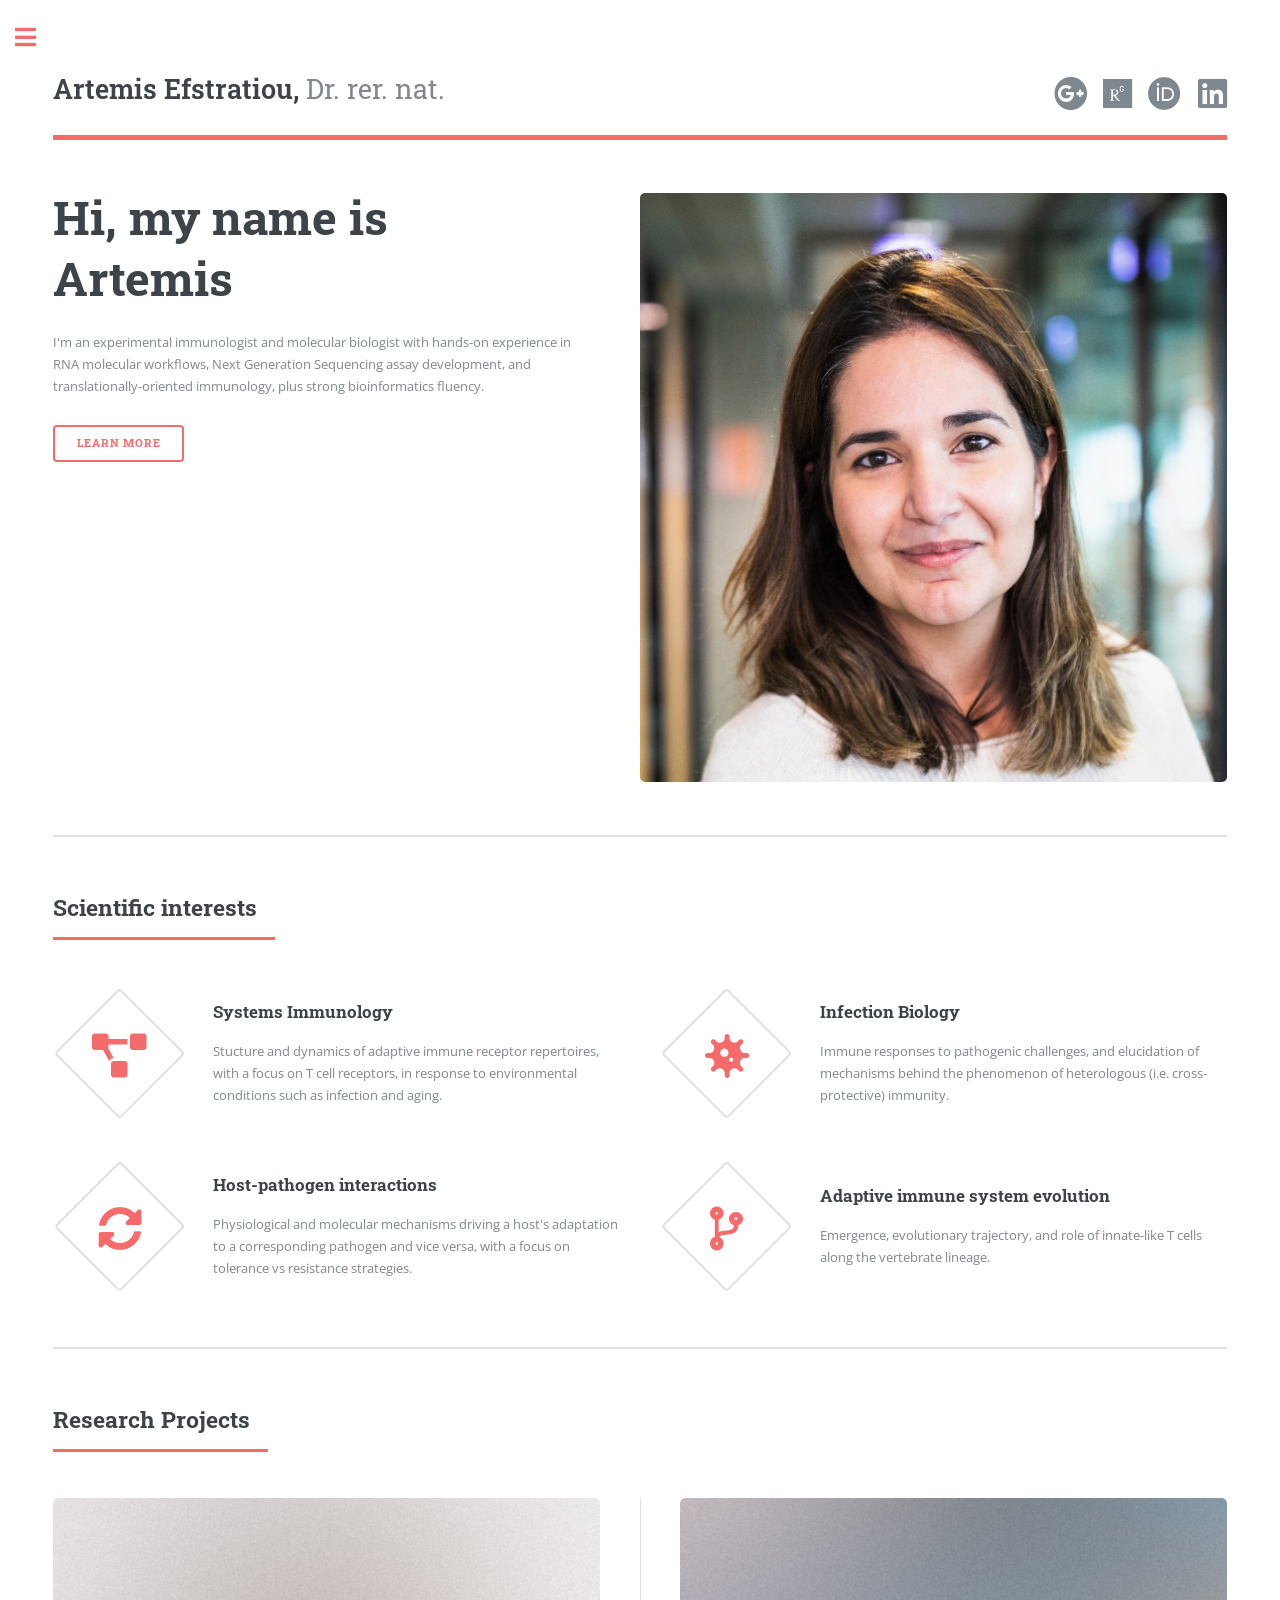
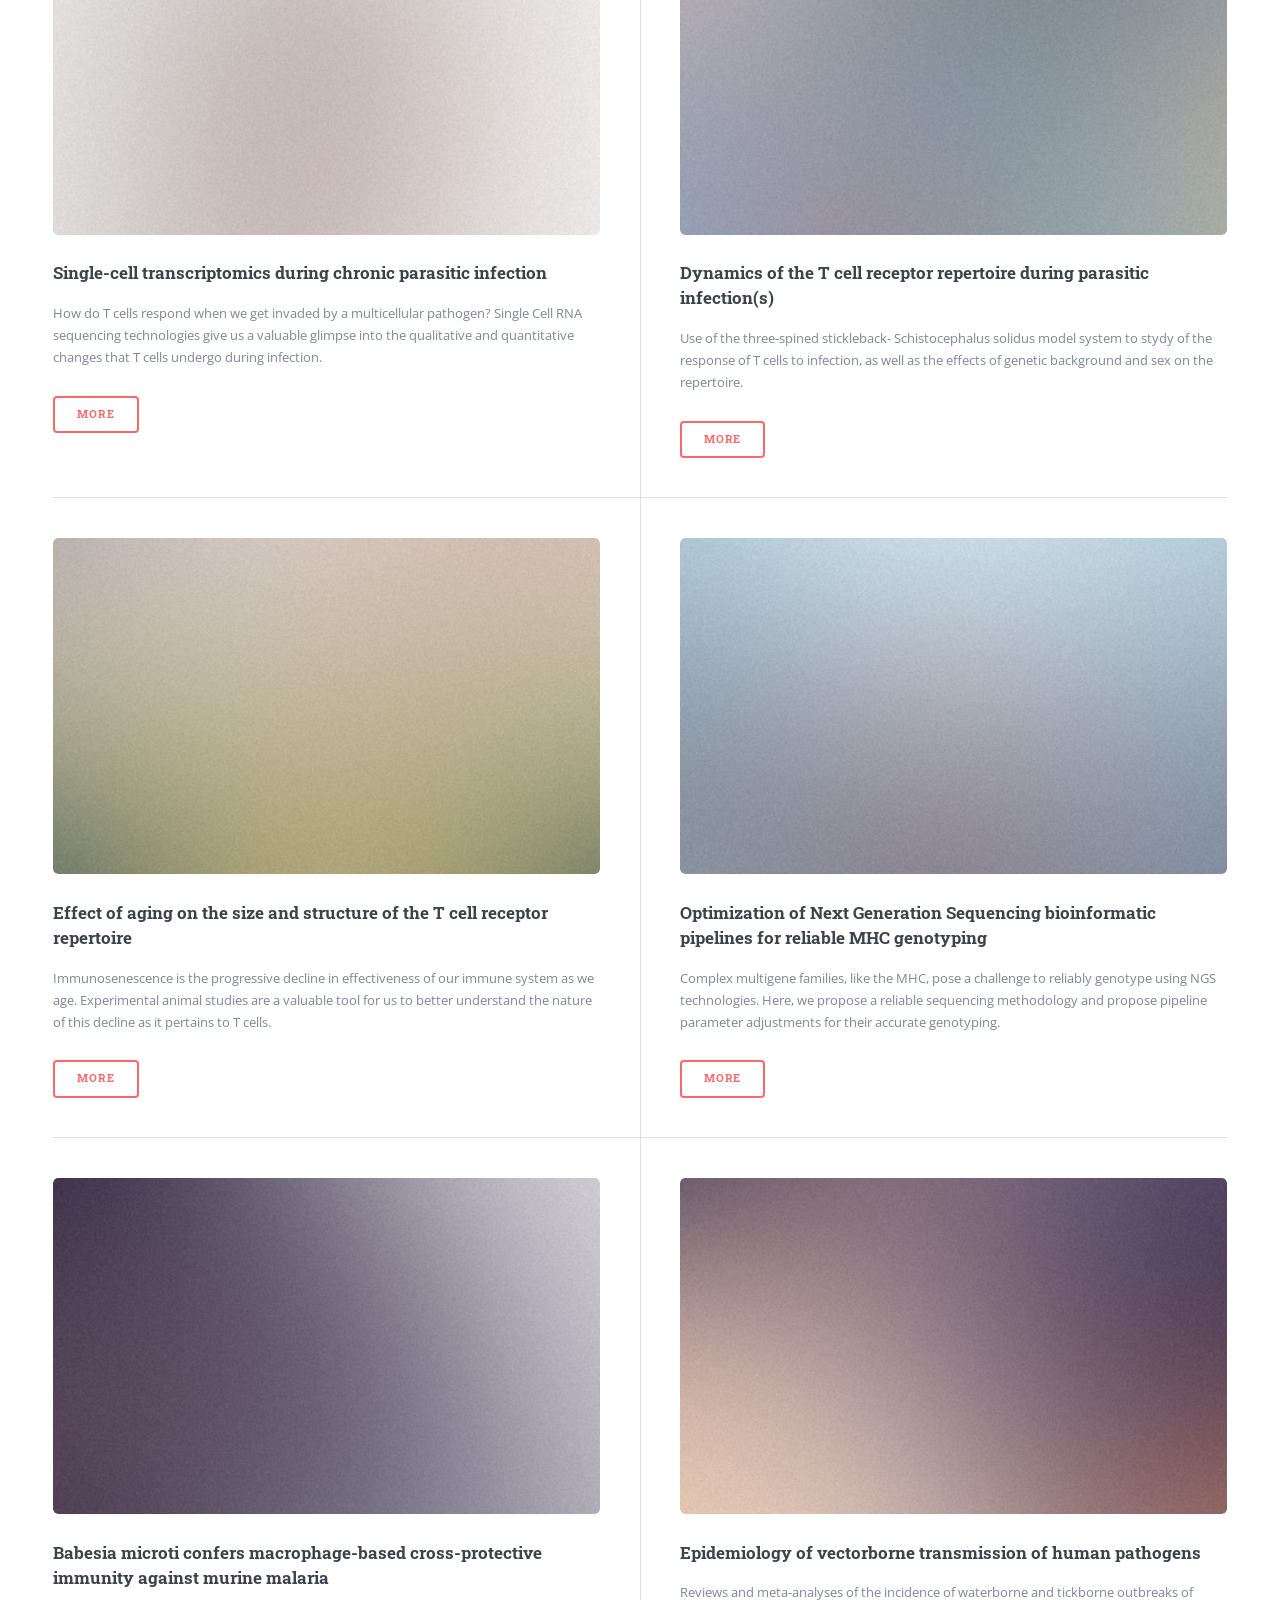
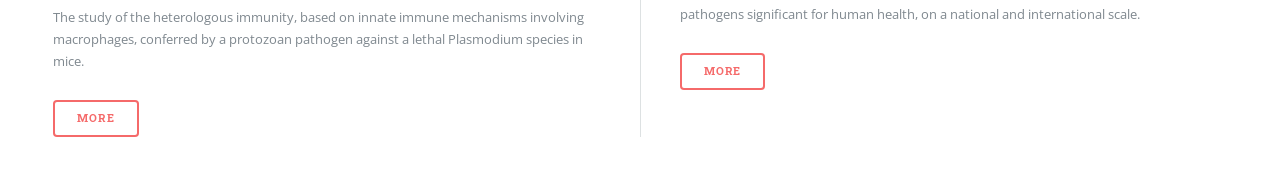
==== commit 30be99af: "s" ====
--- a/index.html
+++ b/index.html
@@ -22,12 +22,12 @@
 
 							<!-- Header -->
 								<header id="header">
-									<a href="index.html" class="logo"><strong>Artemis Efstratiou</strong>, Dr. rer. nat.</a>
+									<a href="index.html" class="logo"><strong>Artemis Efstratiou,</strong> Dr. rer. nat.</a>
 									<ul class="icons">
-										<li><a href="https://scholar.google.com/citations?user=X9uES6IAAAAJ" <img src="images/icons8-google-scholar-50.png" width="30" height="30"><span class="label">Google Scholar profile</span></a></li>
-										<li><a href="https://www.researchgate.net/profile/Artemis-Efstratiou" class="icon brands fa-researchgate"><span class="label">ResearchGate profile</span></a></li>
-										<li><a href="https://orcid.org/0000-0002-6911-9558" class="icon brands fa-orcid"><span class="label">ORCID profile</span></a></li>
-										<li><a href="https://www.linkedin.com/in/artemis-efstratiou-9bb7442a" class="icon brands fa-linkedin"><span class="label">LinkedIn profile</span></a></li>								
+										<li><a href="https://scholar.google.com/citations?user=X9uES6IAAAAJ" class="icon brands fa-google-plus fa-2x"><span class="label">Google Scholar profile</span></a></li>
+										<li><a href="https://www.researchgate.net/profile/Artemis-Efstratiou" class="icon brands fa-researchgate fa-2x"><span class="label">ResearchGate profile</span></a></li>
+										<li><a href="https://orcid.org/0000-0002-6911-9558" class="icon brands fa-orcid fa-2x"><span class="label">ORCID profile</span></a></li>
+										<li><a href="https://www.linkedin.com/in/artemis-efstratiou-9bb7442a" class="icon brands fa-linkedin fa-2x"><span class="label">LinkedIn profile</span></a></li>								
 									</ul>
 								</header>
 
@@ -55,7 +55,7 @@
 									</header>
 									<div class="features">
 										<article>
-											<span class="icon solid fa-ball-pile"></span>
+											<span class="icon solid fa-project-diagram"></span>
 											<div class="content">
 												<h3>Systems Immunology</h3>
 												<p>Stucture and dynamics of adaptive immune receptor repertoires, with a focus on T cell receptors, in response to environmental conditions such as infection and aging.</p>
@@ -69,7 +69,7 @@
 											</div>
 										</article>
 										<article>
-											<span class="icon solid fa-arrows-rotate"></span>
+											<span class="icon solid fa-sync-alt"></span>
 											<div class="content">
 												<h3>Host-pathogen interactions</h3>
 												<p>Physiological and molecular mechanisms driving a host's adaptation to a corresponding pathogen and vice versa, with a focus on tolerance vs resistance strategies.</p>
--- a/assets/css/main.css
+++ b/assets/css/main.css
@@ -2088,7 +2088,7 @@
     border-bottom: 0;
     color: inherit;
     font-family: "Roboto Slab", serif;
-    font-size: 1.125em; }
+    font-size: 2em; }
   #header .icons {
     text-align: right; }
   @media screen and (max-width: 1680px) {
@@ -2098,7 +2098,7 @@
     #header {
       padding-top: 6.5em; }
       #header .logo {
-        font-size: 1.25em;
+        font-size: 2em;
         margin: 0; }
       #header .icons {
         height: 5em;
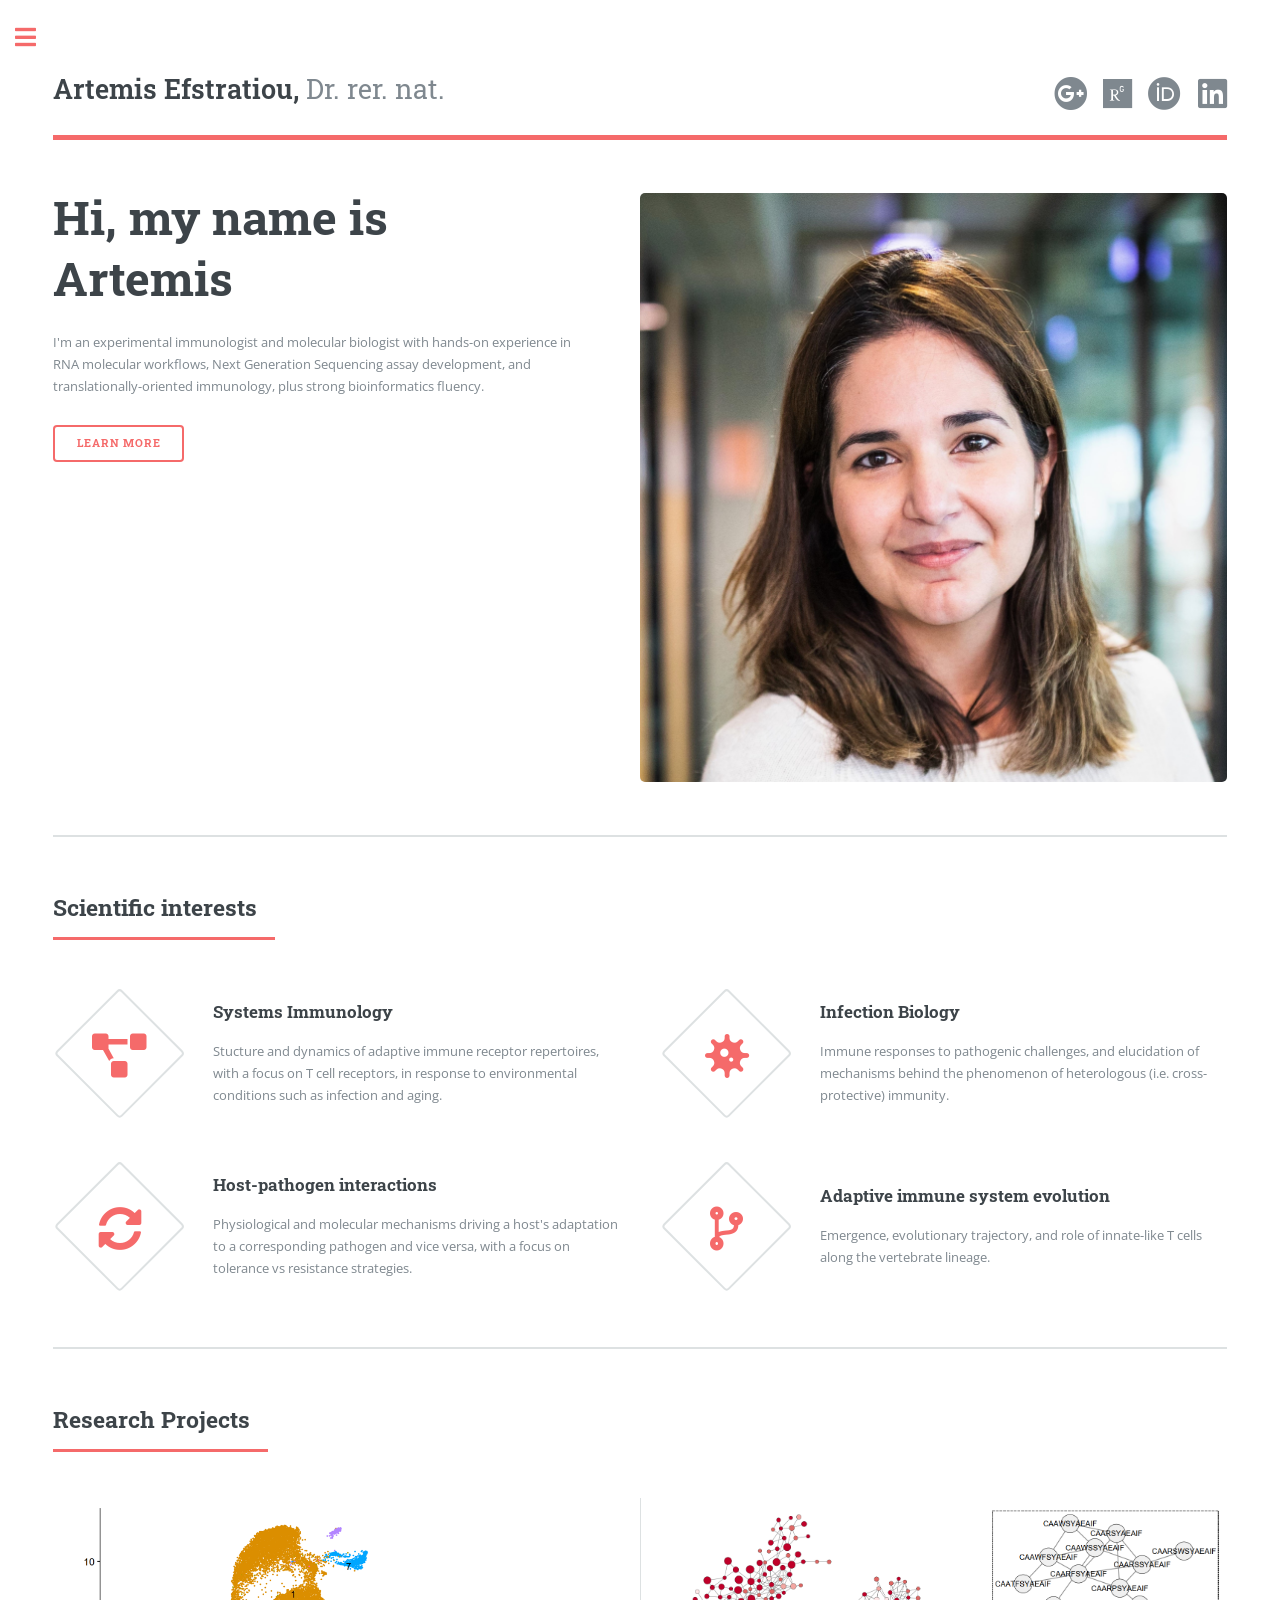
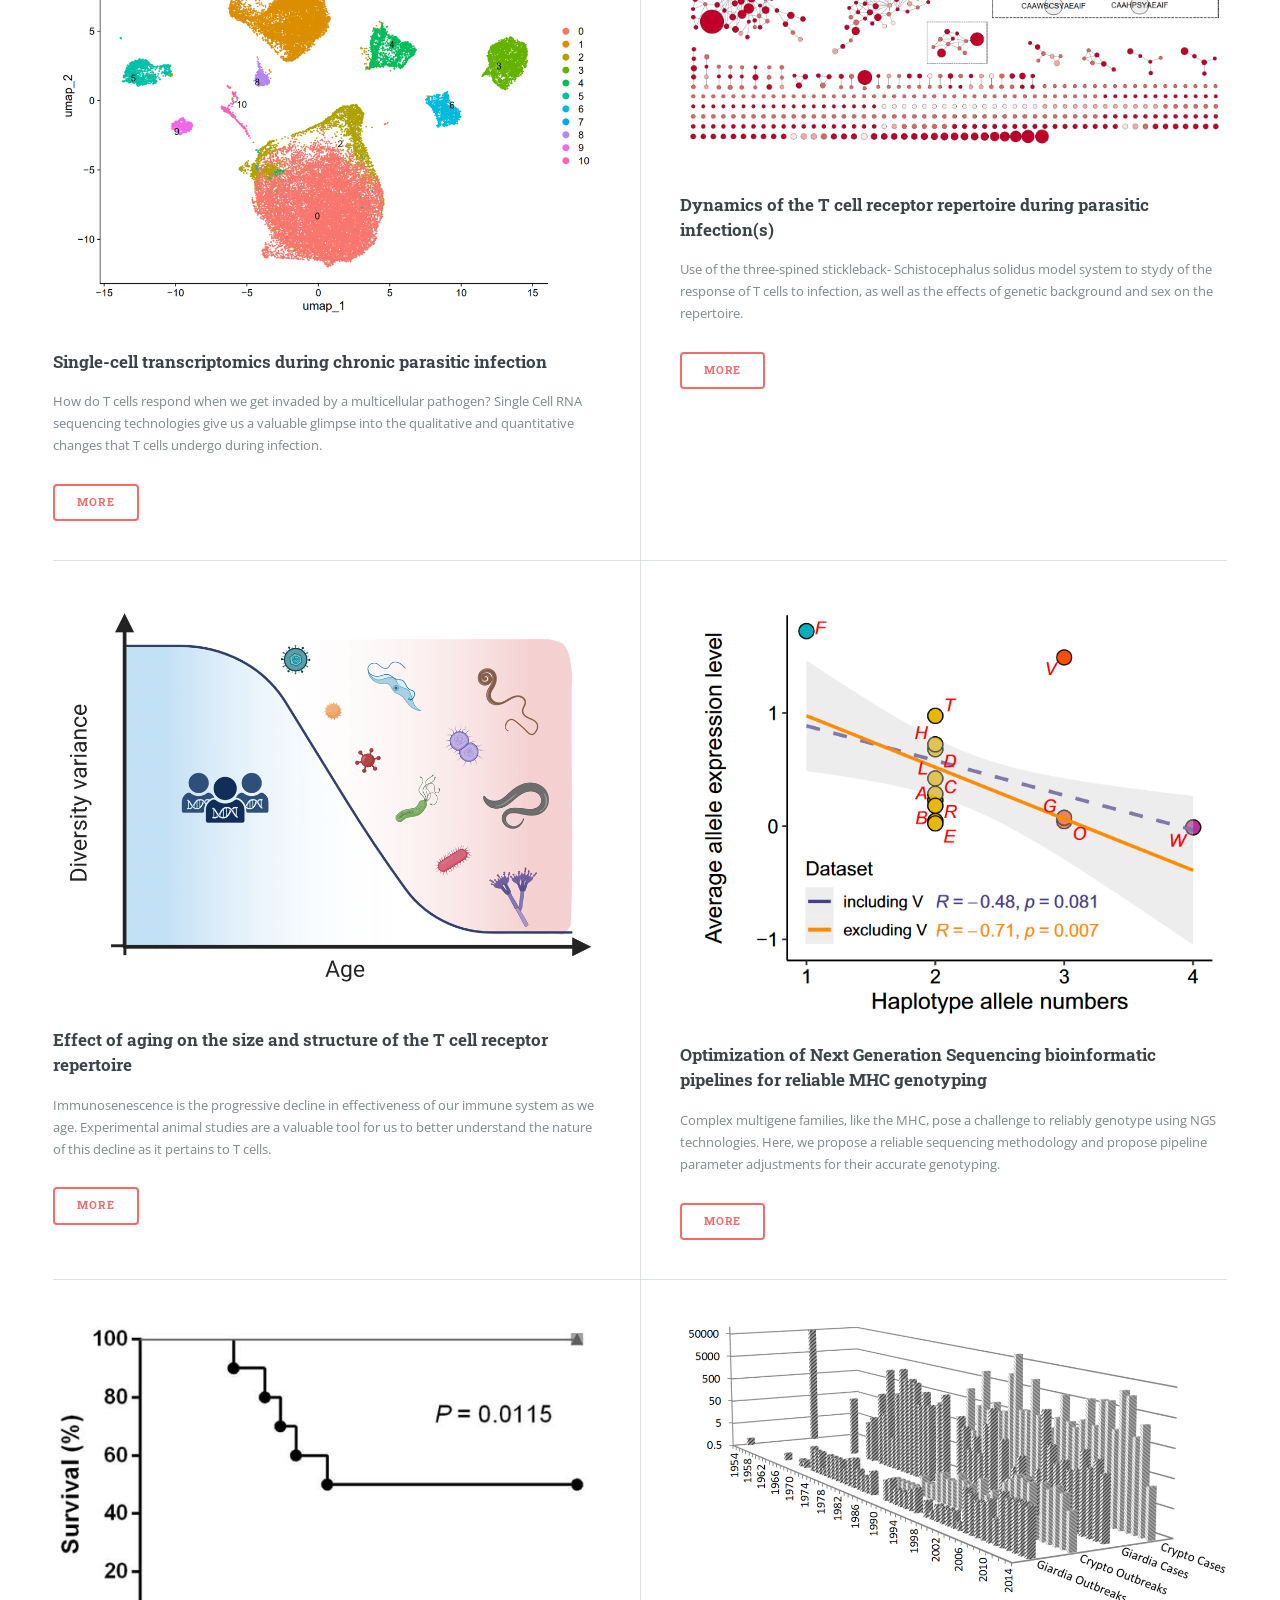
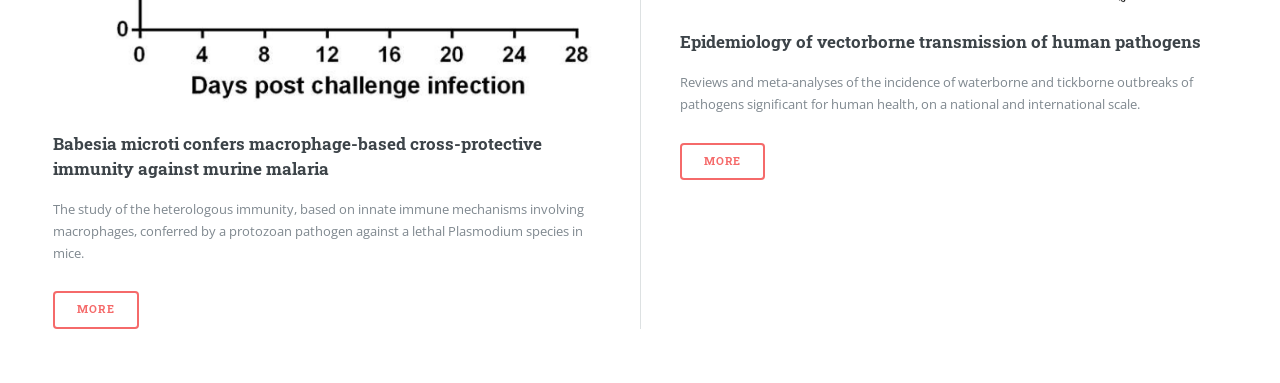
==== commit da51de92: "images" ====
--- a/index.html
+++ b/index.html
@@ -92,7 +92,7 @@
 									</header>
 									<div class="posts">
 										<article>
-											<a href="#" class="image"><img src="images/pic01.jpg" alt="" /></a>
+											<a href="#" class="image"><img src="images/pic01.png" alt="" /></a>
 											<h3>Single-cell transcriptomics during chronic parasitic infection</h3>
 											<p>How do T cells respond when we get invaded by a multicellular pathogen? Single Cell RNA sequencing technologies give us a valuable glimpse into the qualitative and quantitative changes that T cells undergo during infection.</p>
 											<ul class="actions">
@@ -100,7 +100,7 @@
 											</ul>
 										</article>
 										<article>
-											<a href="#" class="image"><img src="images/pic02.jpg" alt="" /></a>
+											<a href="#" class="image"><img src="images/pic02.png" alt="" /></a>
 											<h3>Dynamics of the T cell receptor repertoire during parasitic infection(s)</h3>
 											<p>Use of the three-spined stickleback- Schistocephalus solidus model system to stydy of the response of T cells to infection, as well as the effects of genetic background and sex on the repertoire.</p>
 											<ul class="actions">
@@ -108,7 +108,7 @@
 											</ul>
 										</article>
 										<article>
-											<a href="#" class="image"><img src="images/pic03.jpg" alt="" /></a>
+											<a href="#" class="image"><img src="images/pic03.png" alt="" /></a>
 											<h3>Effect of aging on the size and structure of the T cell receptor repertoire</h3>
 											<p>Immunosenescence is the progressive decline in effectiveness of our immune system as we age. Experimental animal studies are a valuable tool for us to better understand the nature of this decline as it pertains to T cells.</p>
 											<ul class="actions">
@@ -116,7 +116,7 @@
 											</ul>
 										</article>
 										<article>
-											<a href="#" class="image"><img src="images/pic04.jpg" alt="" /></a>
+											<a href="#" class="image"><img src="images/pic04.png" alt="" /></a>
 											<h3>Optimization of Next Generation Sequencing bioinformatic pipelines for reliable MHC genotyping</h3>
 											<p>Complex multigene families, like the MHC, pose a challenge to reliably genotype using NGS technologies. Here, we propose a reliable sequencing methodology and propose pipeline parameter adjustments for their accurate genotyping.</p>
 											<ul class="actions">
@@ -124,7 +124,7 @@
 											</ul>
 										</article>
 										<article>
-											<a href="#" class="image"><img src="images/pic05.jpg" alt="" /></a>
+											<a href="#" class="image"><img src="images/pic05.png" alt="" /></a>
 											<h3>Babesia microti confers macrophage-based cross-protective immunity against murine malaria</h3>
 											<p>The study of the heterologous immunity, based on innate immune mechanisms involving macrophages, conferred by a protozoan pathogen against a lethal Plasmodium species in mice.</p>
 											<ul class="actions">
@@ -132,7 +132,7 @@
 											</ul>
 										</article>
 										<article>
-											<a href="#" class="image"><img src="images/pic06.jpg" alt="" /></a>
+											<a href="#" class="image"><img src="images/pic06.png" alt="" /></a>
 											<h3>Epidemiology of vectorborne transmission of human pathogens</h3>
 											<p>Reviews and meta-analyses of the incidence of waterborne and tickborne outbreaks of pathogens significant for human health, on a national and international scale.</p>
 											<ul class="actions">
--- a/assets/css/main.css
+++ b/assets/css/main.css
@@ -2088,7 +2088,7 @@
     border-bottom: 0;
     color: inherit;
     font-family: "Roboto Slab", serif;
-    font-size: 2em; }
+    font-size: 2.0em; }
   #header .icons {
     text-align: right; }
   @media screen and (max-width: 1680px) {
@@ -2098,7 +2098,7 @@
     #header {
       padding-top: 6.5em; }
       #header .logo {
-        font-size: 2em;
+        font-size: 2.0em;
         margin: 0; }
       #header .icons {
         height: 5em;
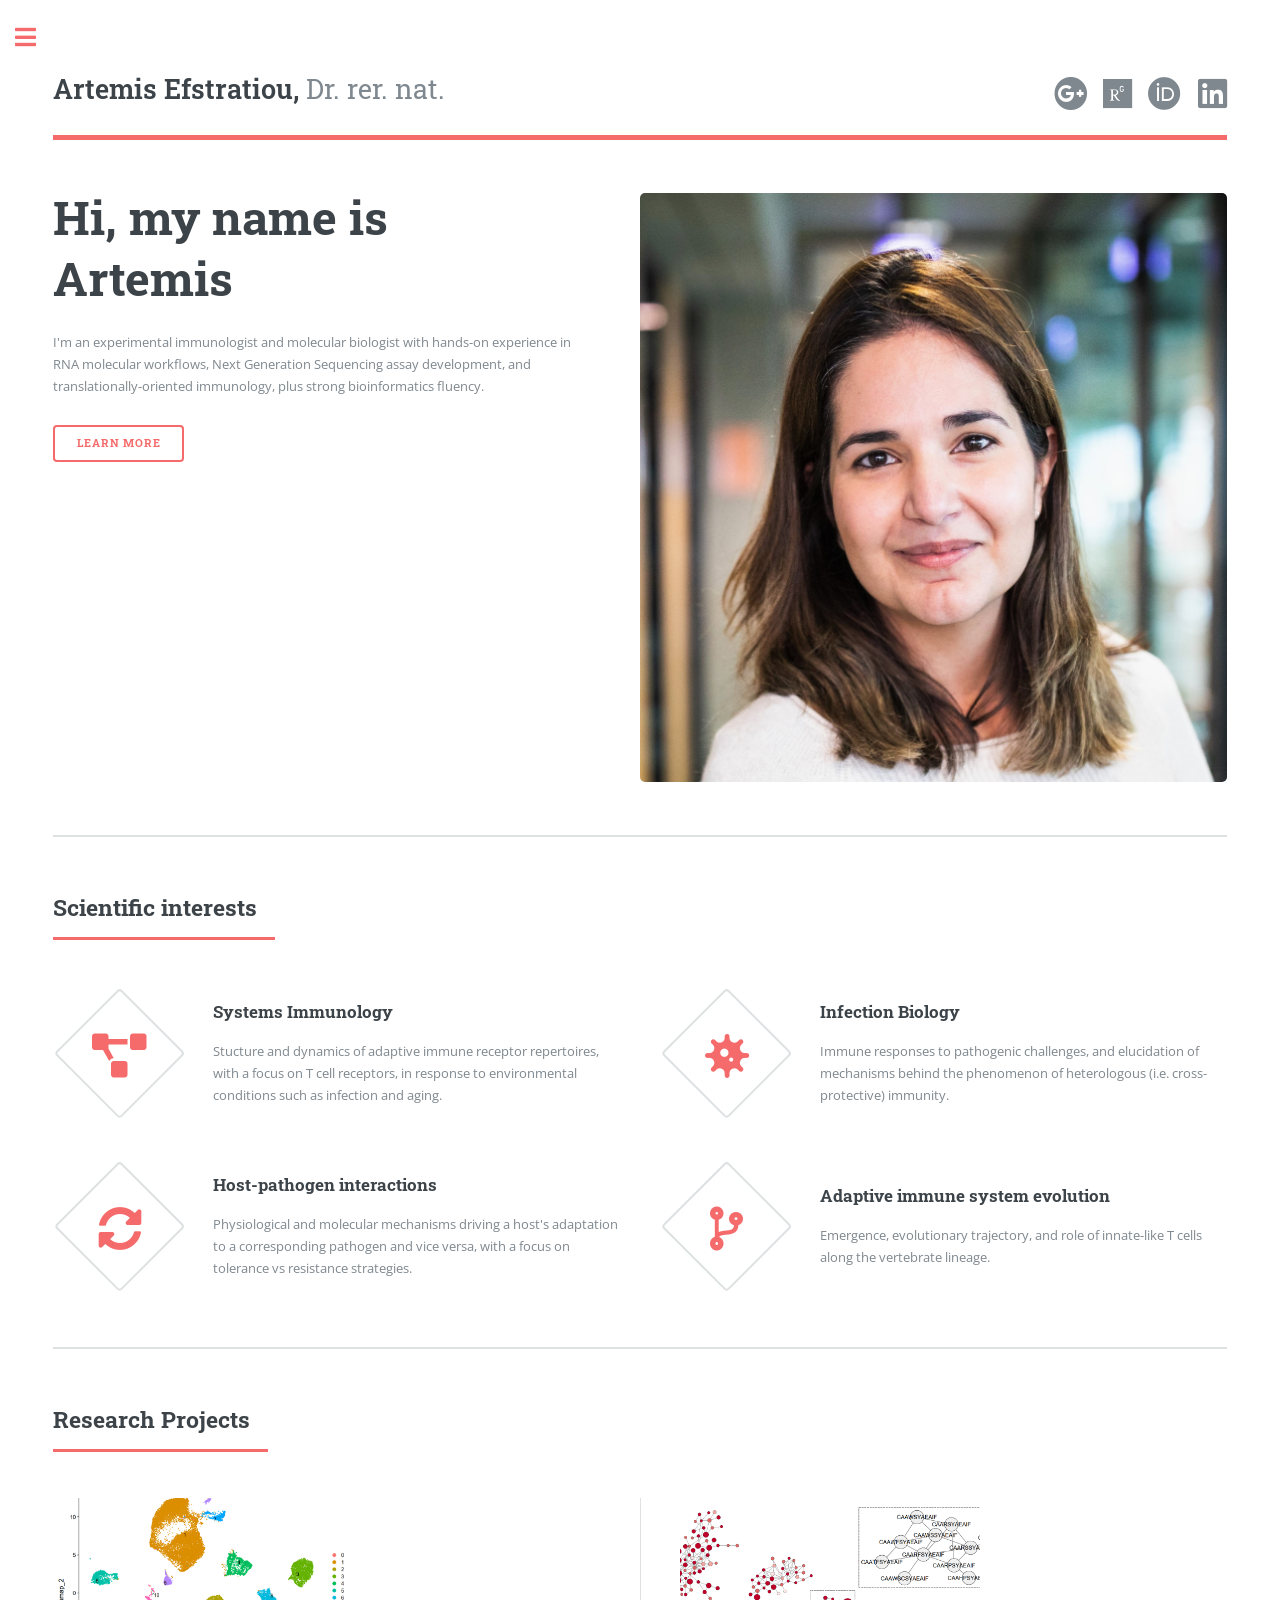
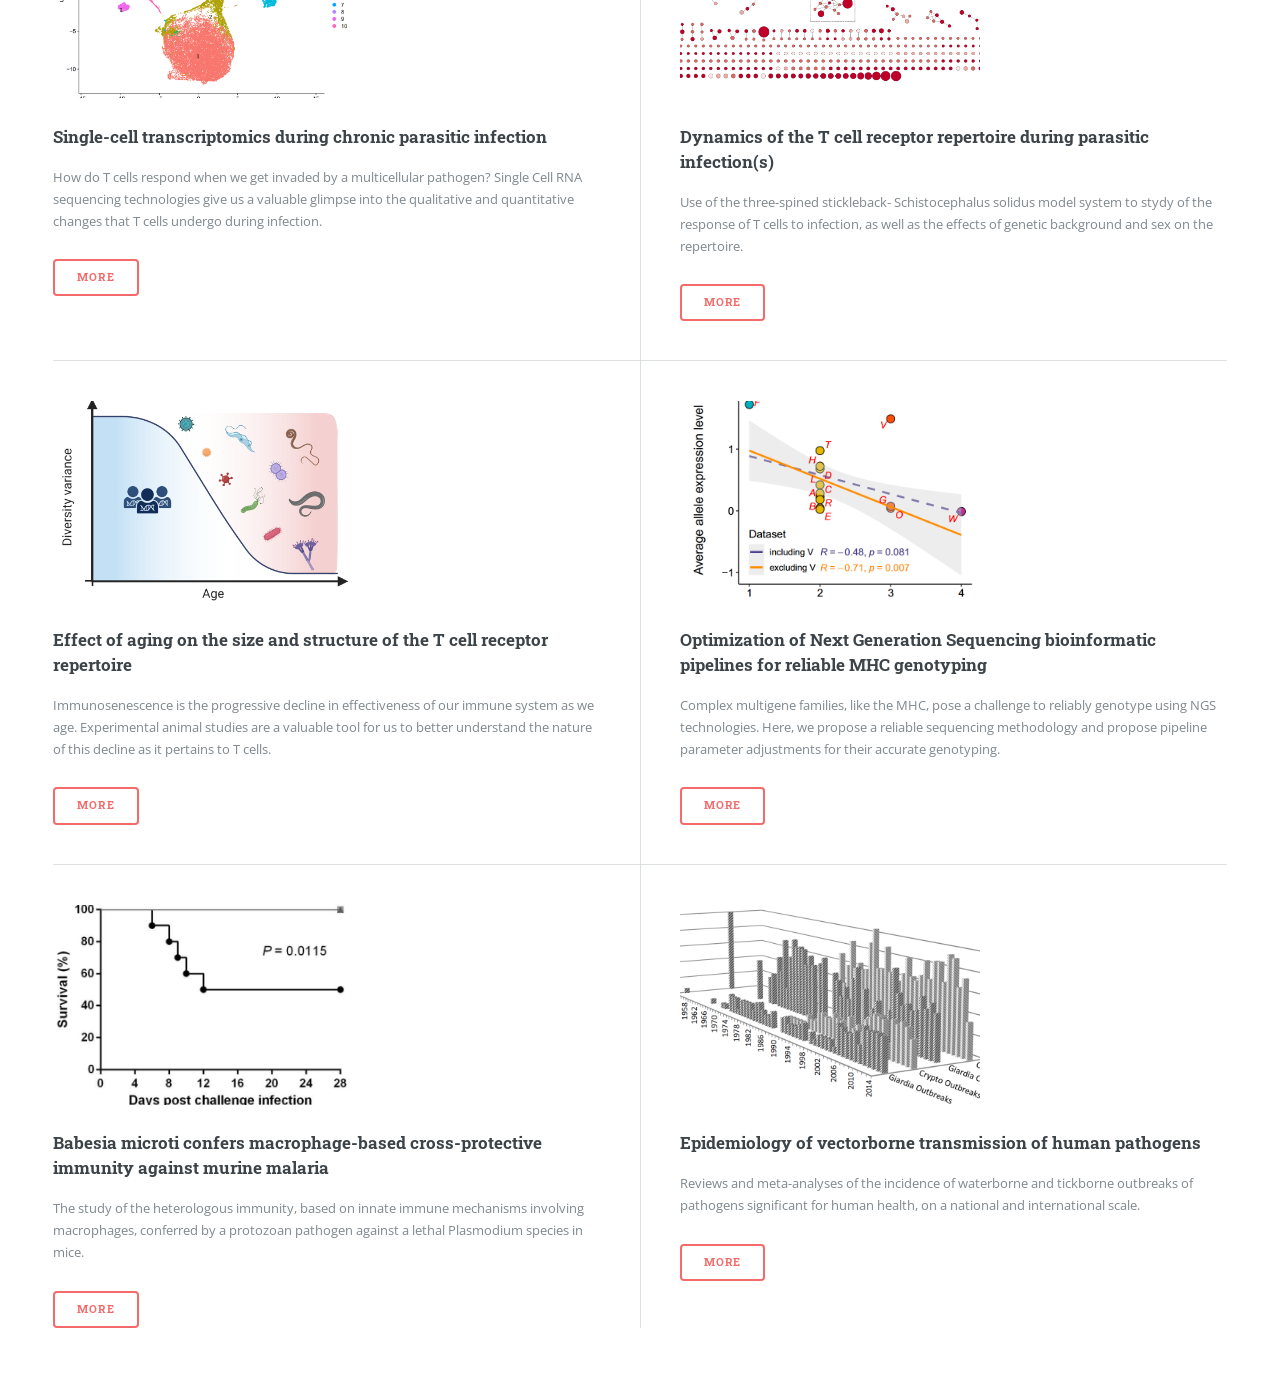
==== commit 7afa0b00: "2" ====
--- a/index.html
+++ b/index.html
@@ -92,7 +92,7 @@
 									</header>
 									<div class="posts">
 										<article>
-											<a href="#" class="image"><img src="images/pic01.png" alt="" /></a>
+											<a href="#" class="image custom-size"><img src="images/pic01.png" alt="" /></a>
 											<h3>Single-cell transcriptomics during chronic parasitic infection</h3>
 											<p>How do T cells respond when we get invaded by a multicellular pathogen? Single Cell RNA sequencing technologies give us a valuable glimpse into the qualitative and quantitative changes that T cells undergo during infection.</p>
 											<ul class="actions">
@@ -100,7 +100,7 @@
 											</ul>
 										</article>
 										<article>
-											<a href="#" class="image"><img src="images/pic02.png" alt="" /></a>
+											<a href="#" class="image custom-size"><img src="images/pic02.png" alt="" /></a>
 											<h3>Dynamics of the T cell receptor repertoire during parasitic infection(s)</h3>
 											<p>Use of the three-spined stickleback- Schistocephalus solidus model system to stydy of the response of T cells to infection, as well as the effects of genetic background and sex on the repertoire.</p>
 											<ul class="actions">
@@ -108,7 +108,7 @@
 											</ul>
 										</article>
 										<article>
-											<a href="#" class="image"><img src="images/pic03.png" alt="" /></a>
+											<a href="#" class="image custom-size"><img src="images/pic03.png" alt="" /></a>
 											<h3>Effect of aging on the size and structure of the T cell receptor repertoire</h3>
 											<p>Immunosenescence is the progressive decline in effectiveness of our immune system as we age. Experimental animal studies are a valuable tool for us to better understand the nature of this decline as it pertains to T cells.</p>
 											<ul class="actions">
@@ -116,7 +116,7 @@
 											</ul>
 										</article>
 										<article>
-											<a href="#" class="image"><img src="images/pic04.png" alt="" /></a>
+											<a href="#" class="image custom-size"><img src="images/pic04.png" alt="" /></a>
 											<h3>Optimization of Next Generation Sequencing bioinformatic pipelines for reliable MHC genotyping</h3>
 											<p>Complex multigene families, like the MHC, pose a challenge to reliably genotype using NGS technologies. Here, we propose a reliable sequencing methodology and propose pipeline parameter adjustments for their accurate genotyping.</p>
 											<ul class="actions">
@@ -124,7 +124,7 @@
 											</ul>
 										</article>
 										<article>
-											<a href="#" class="image"><img src="images/pic05.png" alt="" /></a>
+											<a href="#" class="image custom-size"><img src="images/pic05.png" alt="" /></a>
 											<h3>Babesia microti confers macrophage-based cross-protective immunity against murine malaria</h3>
 											<p>The study of the heterologous immunity, based on innate immune mechanisms involving macrophages, conferred by a protozoan pathogen against a lethal Plasmodium species in mice.</p>
 											<ul class="actions">
@@ -132,7 +132,7 @@
 											</ul>
 										</article>
 										<article>
-											<a href="#" class="image"><img src="images/pic06.png" alt="" /></a>
+											<a href="#" class="image custom-size"><img src="images/pic06.png" alt="" /></a>
 											<h3>Epidemiology of vectorborne transmission of human pathogens</h3>
 											<p>Reviews and meta-analyses of the incidence of waterborne and tickborne outbreaks of pathogens significant for human health, on a national and international scale.</p>
 											<ul class="actions">
--- a/assets/css/main.css
+++ b/assets/css/main.css
@@ -2271,3 +2271,14 @@
     border-top: 0;
     margin-top: 0;
     padding-top: 0; }
+
+    .image.custom-size {
+  width: 300px;
+  height: 200px;
+}
+
+.image.custom-size img {
+  width: 100%;
+  height: 100%;
+  object-fit: cover;
+}
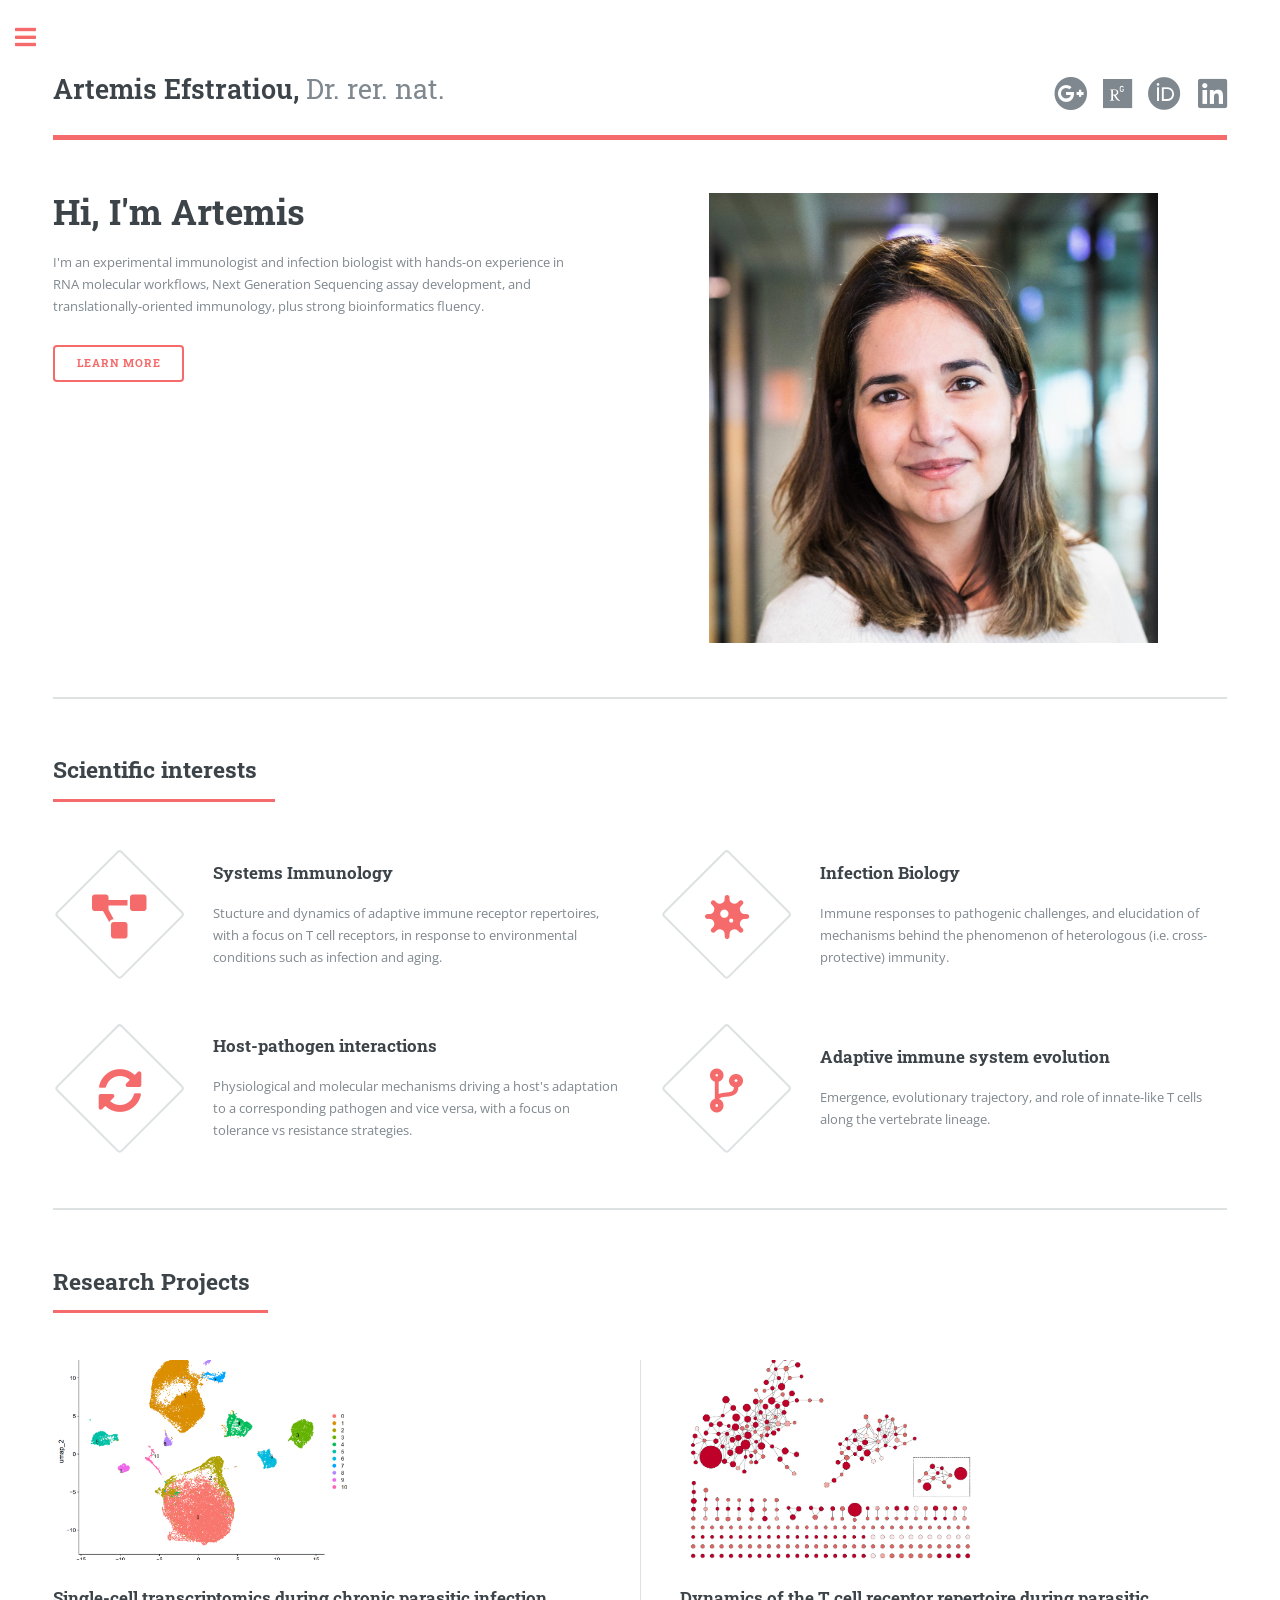
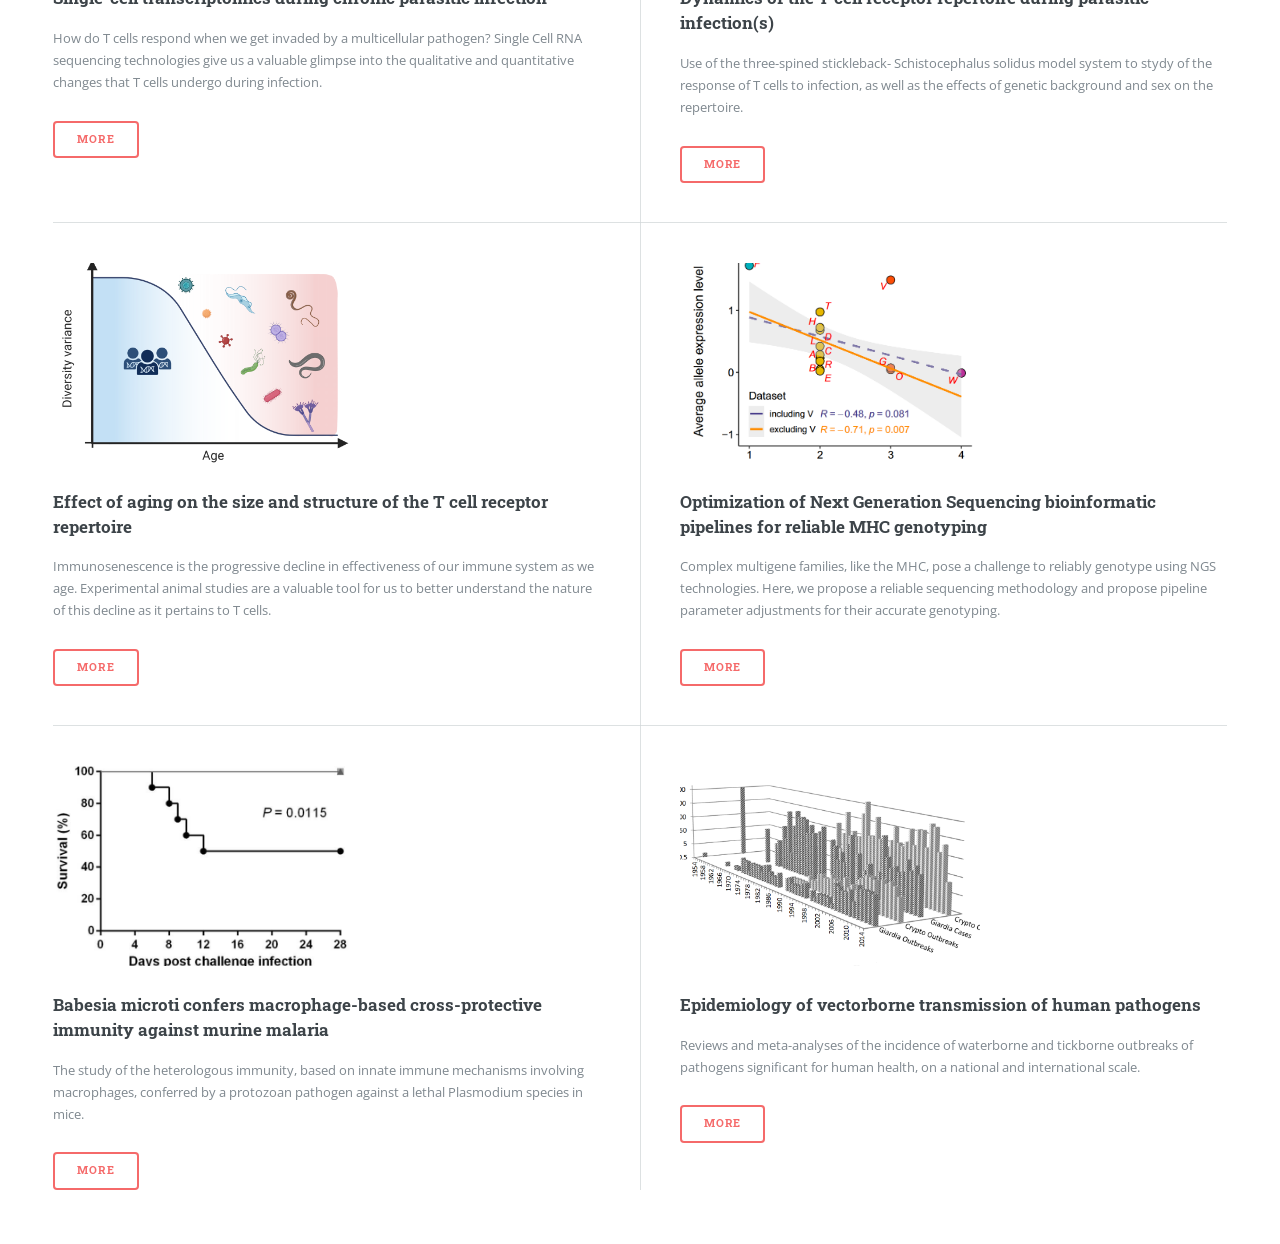
==== commit 7e276486: "s" ====
--- a/index.html
+++ b/index.html
@@ -35,16 +35,15 @@
 								<section id="banner">
 									<div class="content">
 										<header>
-											<h1>Hi, my name is <br />
-											Artemis</h1>
+												<h1>Hi, I'm Artemis</h1>
 										</header>
-										<p>I'm an experimental immunologist and molecular biologist with hands-on experience in RNA molecular workflows, Next Generation Sequencing assay development, and translationally-oriented immunology, plus strong bioinformatics fluency.</p>
+										<p>I'm an experimental immunologist and infection biologist with hands-on experience in RNA molecular workflows, Next Generation Sequencing assay development, and translationally-oriented immunology, plus strong bioinformatics fluency.</p>
 										<ul class="actions">
-											<li><a href="#" class="button big">Learn More</a></li>
+											<li><a href="aboutme.html" class="button big">Learn More</a></li>
 										</ul>
 									</div>
 									<span class="image object">
-										<img src="images/pic10.jpg" alt="" width="500" height="600"/>
+										<img src="images/pic10.jpg" alt=""/>
 									</span>
 								</section>
 
@@ -96,7 +95,7 @@
 											<h3>Single-cell transcriptomics during chronic parasitic infection</h3>
 											<p>How do T cells respond when we get invaded by a multicellular pathogen? Single Cell RNA sequencing technologies give us a valuable glimpse into the qualitative and quantitative changes that T cells undergo during infection.</p>
 											<ul class="actions">
-												<li><a href="#" class="button">More</a></li>
+												<li><a href="project1.html" class="button">More</a></li>
 											</ul>
 										</article>
 										<article>
@@ -104,7 +103,7 @@
 											<h3>Dynamics of the T cell receptor repertoire during parasitic infection(s)</h3>
 											<p>Use of the three-spined stickleback- Schistocephalus solidus model system to stydy of the response of T cells to infection, as well as the effects of genetic background and sex on the repertoire.</p>
 											<ul class="actions">
-												<li><a href="#" class="button">More</a></li>
+												<li><a href="project2.html" class="button">More</a></li>
 											</ul>
 										</article>
 										<article>
@@ -112,7 +111,7 @@
 											<h3>Effect of aging on the size and structure of the T cell receptor repertoire</h3>
 											<p>Immunosenescence is the progressive decline in effectiveness of our immune system as we age. Experimental animal studies are a valuable tool for us to better understand the nature of this decline as it pertains to T cells.</p>
 											<ul class="actions">
-												<li><a href="#" class="button">More</a></li>
+												<li><a href="project3.html" class="button">More</a></li>
 											</ul>
 										</article>
 										<article>
@@ -120,7 +119,7 @@
 											<h3>Optimization of Next Generation Sequencing bioinformatic pipelines for reliable MHC genotyping</h3>
 											<p>Complex multigene families, like the MHC, pose a challenge to reliably genotype using NGS technologies. Here, we propose a reliable sequencing methodology and propose pipeline parameter adjustments for their accurate genotyping.</p>
 											<ul class="actions">
-												<li><a href="#" class="button">More</a></li>
+												<li><a href="project4.html" class="button">More</a></li>
 											</ul>
 										</article>
 										<article>
@@ -128,7 +127,7 @@
 											<h3>Babesia microti confers macrophage-based cross-protective immunity against murine malaria</h3>
 											<p>The study of the heterologous immunity, based on innate immune mechanisms involving macrophages, conferred by a protozoan pathogen against a lethal Plasmodium species in mice.</p>
 											<ul class="actions">
-												<li><a href="#" class="button">More</a></li>
+												<li><a href="project5.html" class="button">More</a></li>
 											</ul>
 										</article>
 										<article>
@@ -136,7 +135,7 @@
 											<h3>Epidemiology of vectorborne transmission of human pathogens</h3>
 											<p>Reviews and meta-analyses of the incidence of waterborne and tickborne outbreaks of pathogens significant for human health, on a national and international scale.</p>
 											<ul class="actions">
-												<li><a href="#" class="button">More</a></li>
+												<li><a href="project6.html" class="button">More</a></li>
 											</ul>
 										</article>
 									</div>
--- a/assets/css/main.css
+++ b/assets/css/main.css
@@ -2115,6 +2115,7 @@
   display: -ms-flex;
   display: flex; }
   #banner h1 {
+    font-size: 2.2rem;
     margin-top: -0.125em; }
   #banner .content {
     -moz-flex-grow: 1;
@@ -2127,6 +2128,8 @@
     flex-shrink: 1;
     width: 50%; }
   #banner .image {
+    width: 450px;
+    height: 450px;
     -moz-flex-grow: 0;
     -webkit-flex-grow: 0;
     -ms-flex-grow: 0;
@@ -2143,7 +2146,7 @@
       -moz-object-fit: cover;
       -webkit-object-fit: cover;
       -ms-object-fit: cover;
-      object-fit: cover;
+      object-fit: contain;
       -moz-object-position: center;
       -webkit-object-position: center;
       -ms-object-position: center;
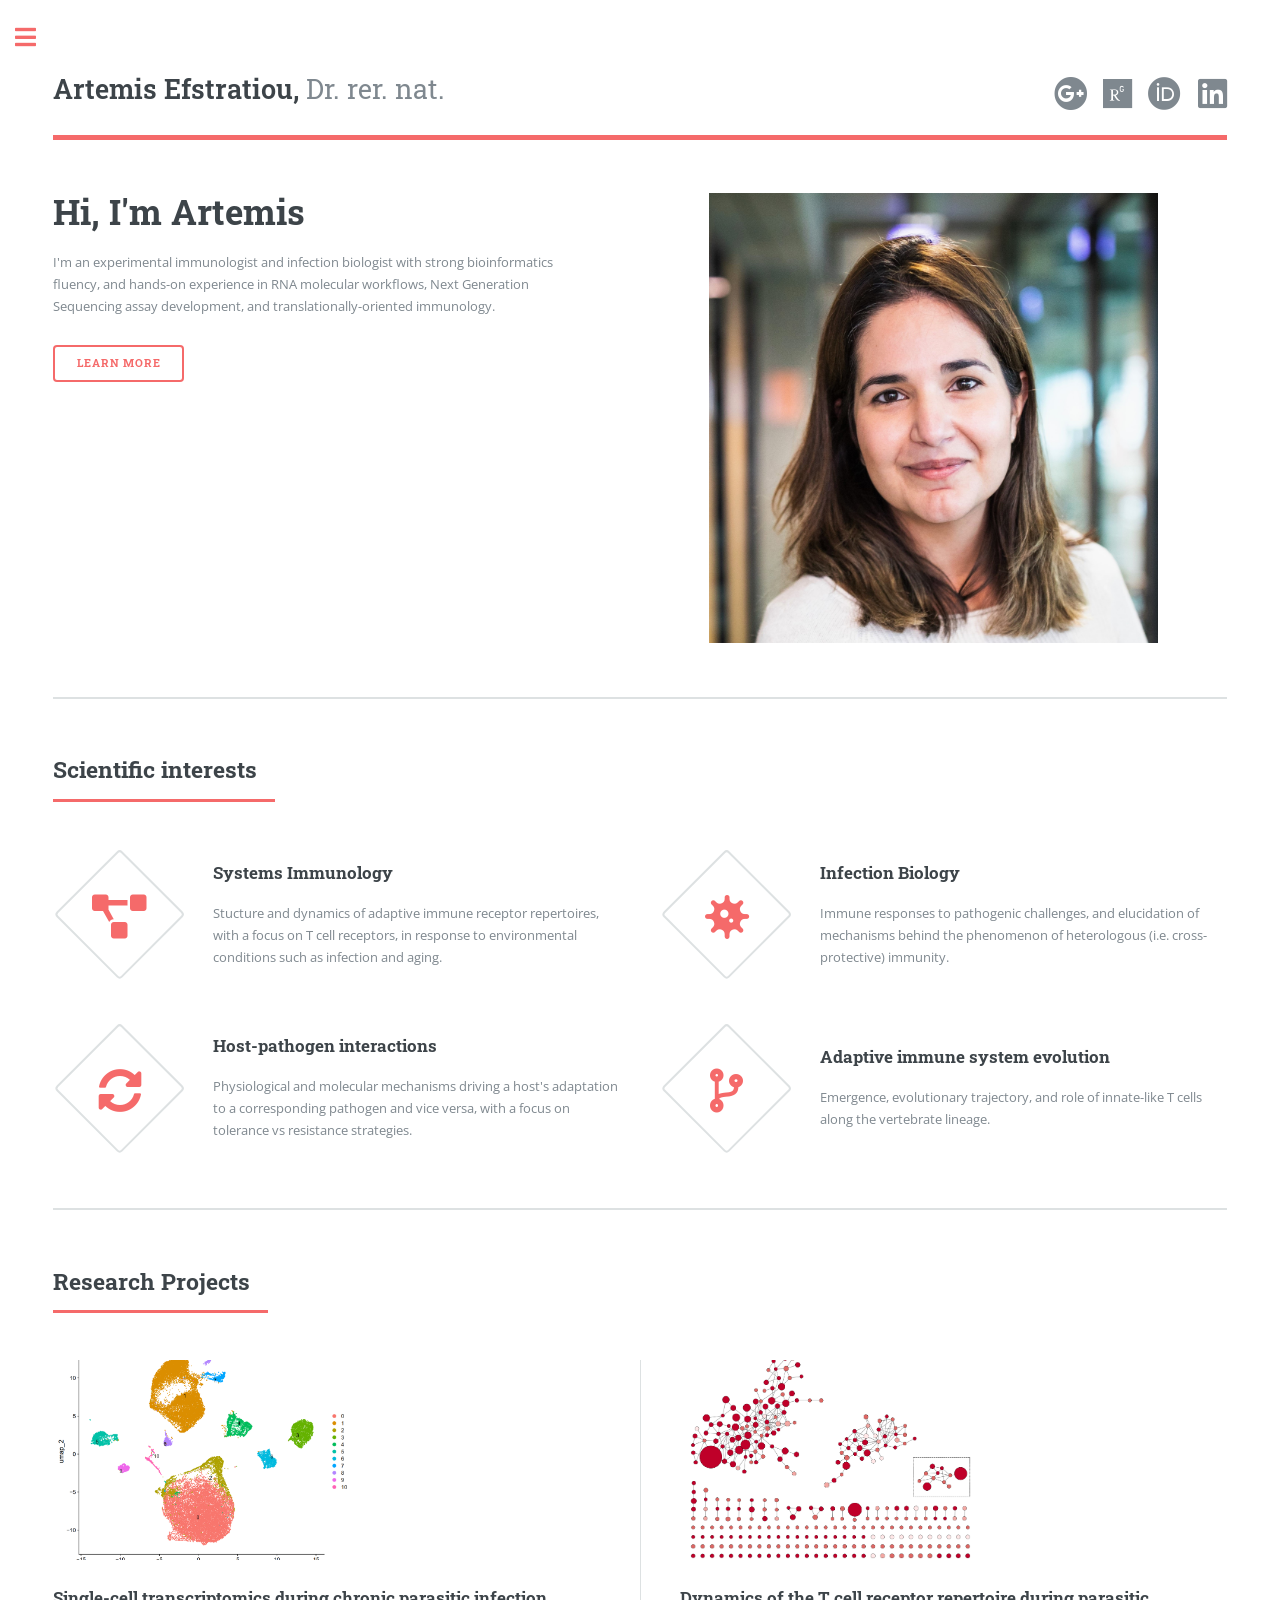
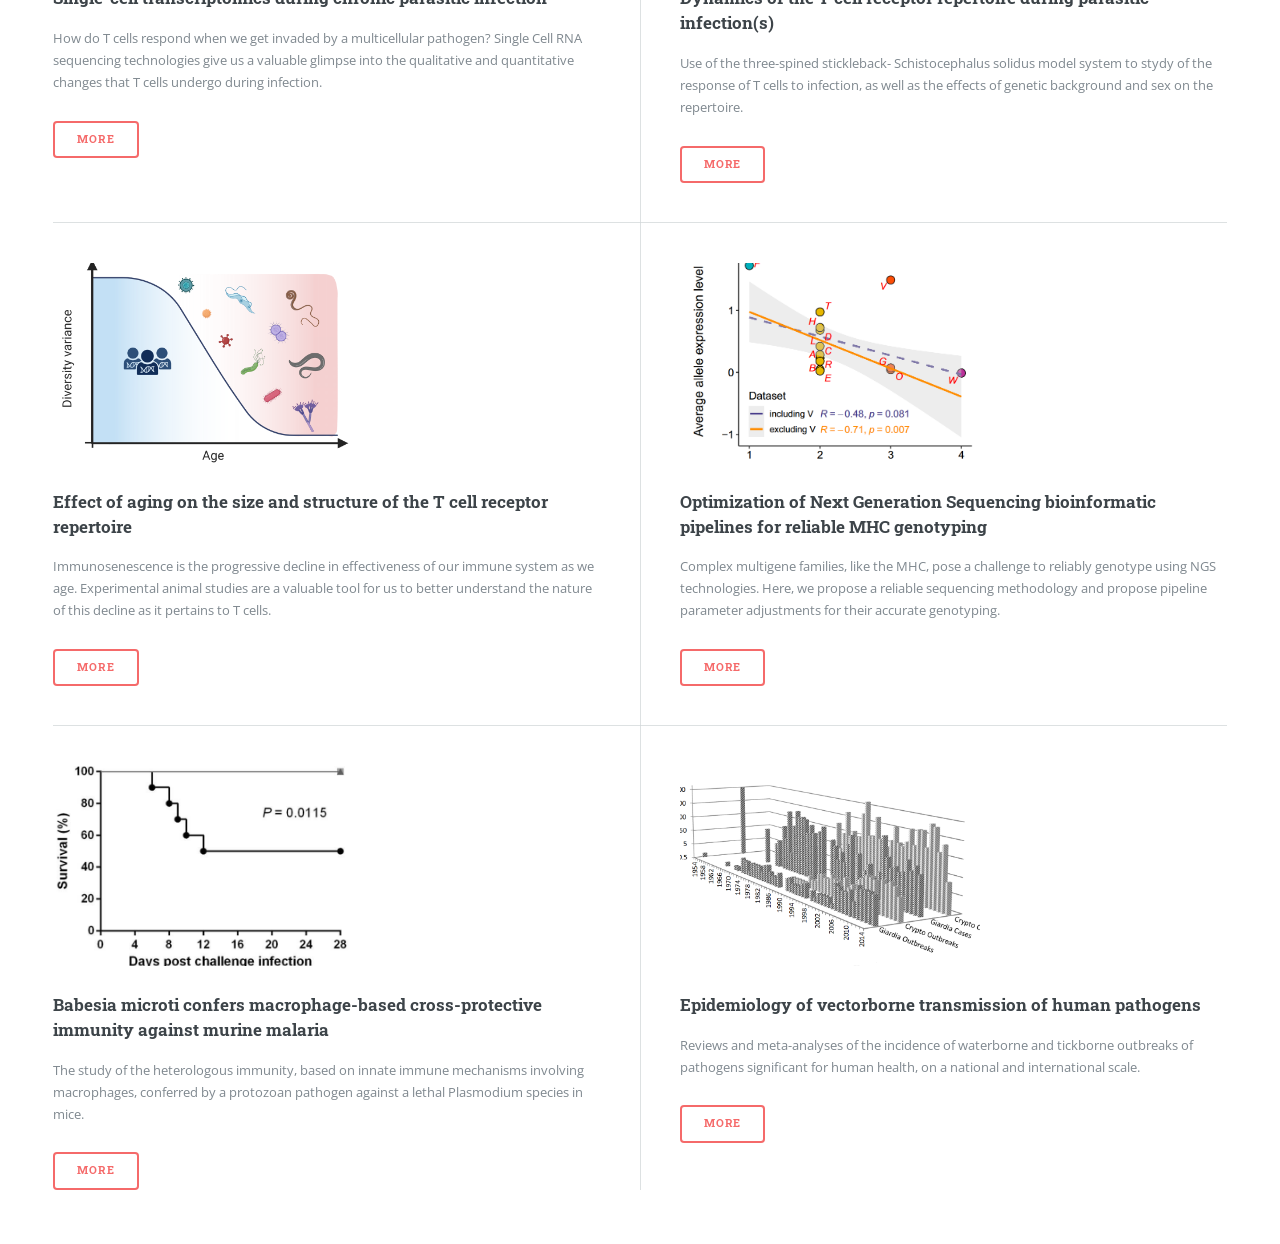
==== commit f94c24c3: "4" ====
--- a/index.html
+++ b/index.html
@@ -6,7 +6,7 @@
 -->
 <html>
 	<head>
-		<title>Editorial by HTML5 UP</title>
+		<title>Artemis Efstratiou</title>
 		<meta charset="utf-8" />
 		<meta name="viewport" content="width=device-width, initial-scale=1, user-scalable=no" />
 		<link rel="stylesheet" href="assets/css/main.css" />
@@ -37,7 +37,7 @@
 										<header>
 												<h1>Hi, I'm Artemis</h1>
 										</header>
-										<p>I'm an experimental immunologist and infection biologist with hands-on experience in RNA molecular workflows, Next Generation Sequencing assay development, and translationally-oriented immunology, plus strong bioinformatics fluency.</p>
+										<p>I'm an experimental immunologist and infection biologist with strong bioinformatics fluency, and hands-on experience in RNA molecular workflows, Next Generation Sequencing assay development, and translationally-oriented immunology.</p>
 										<ul class="actions">
 											<li><a href="aboutme.html" class="button big">Learn More</a></li>
 										</ul>
